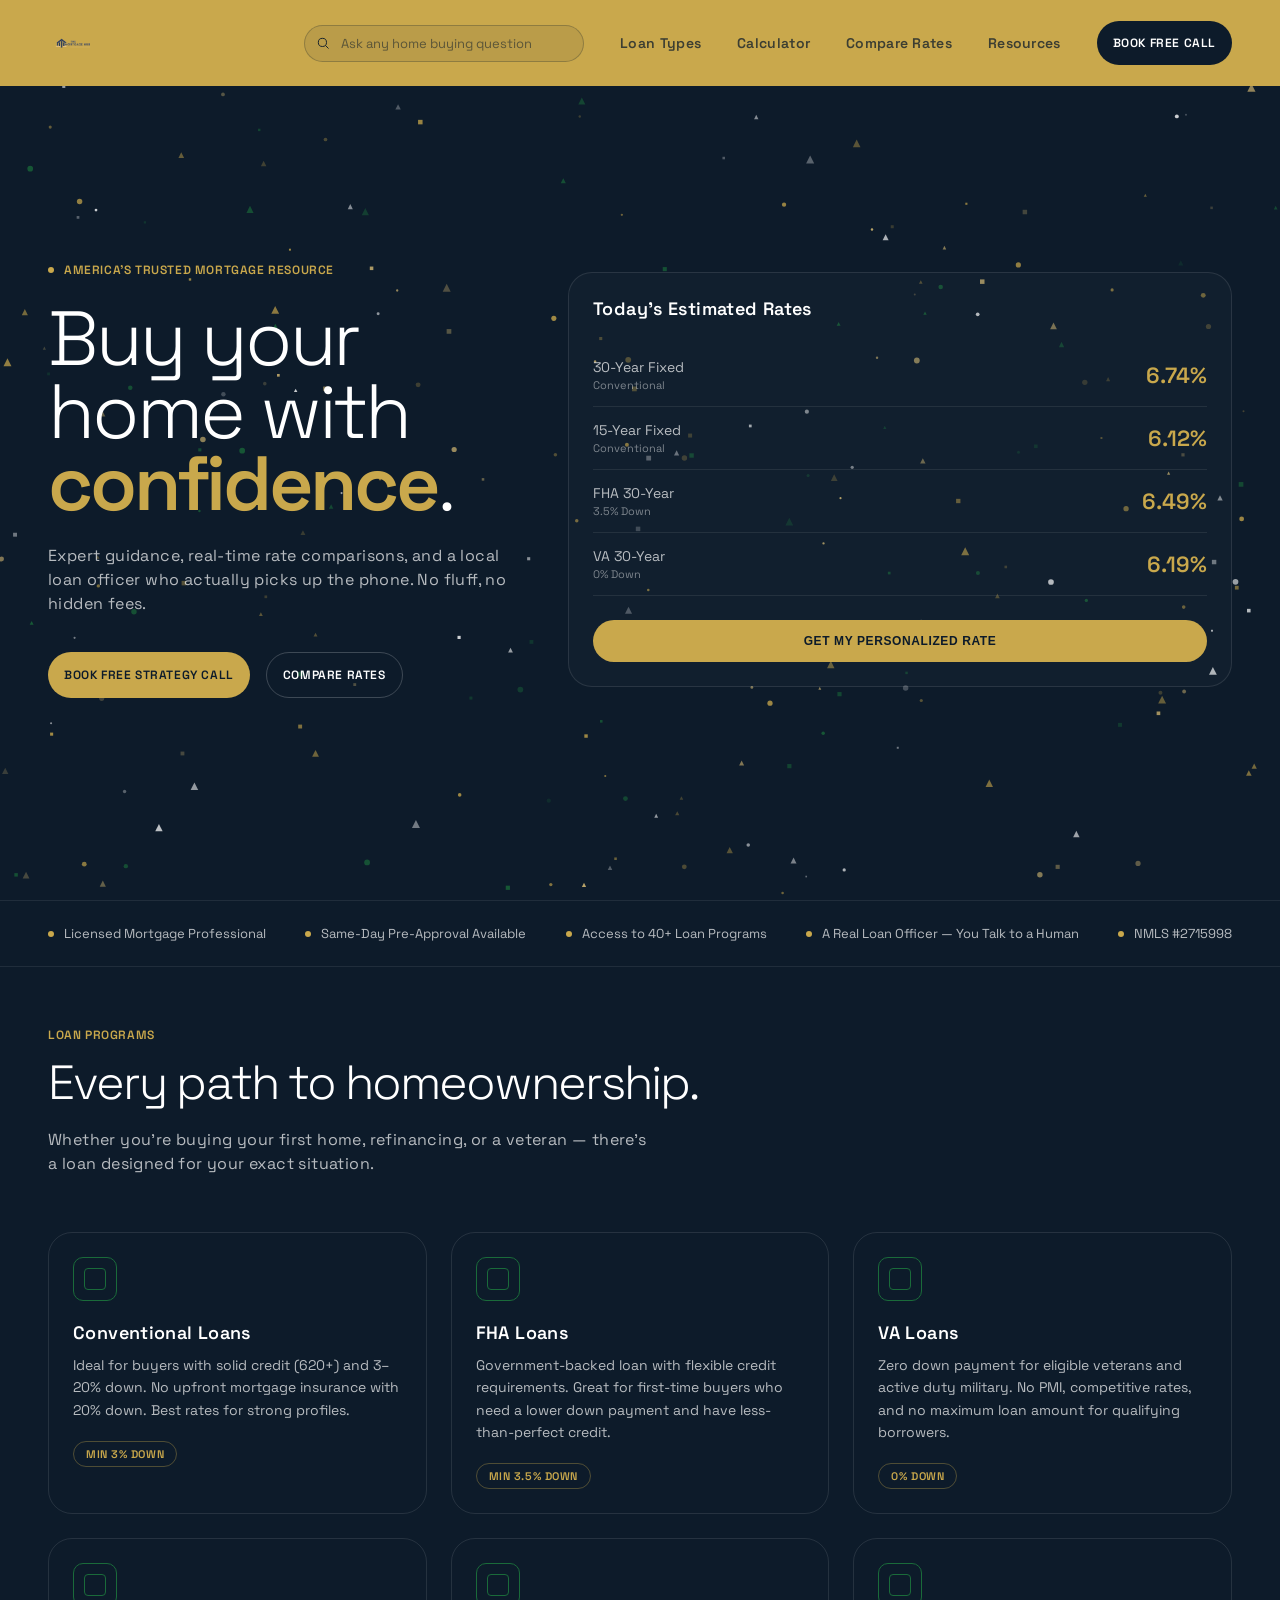
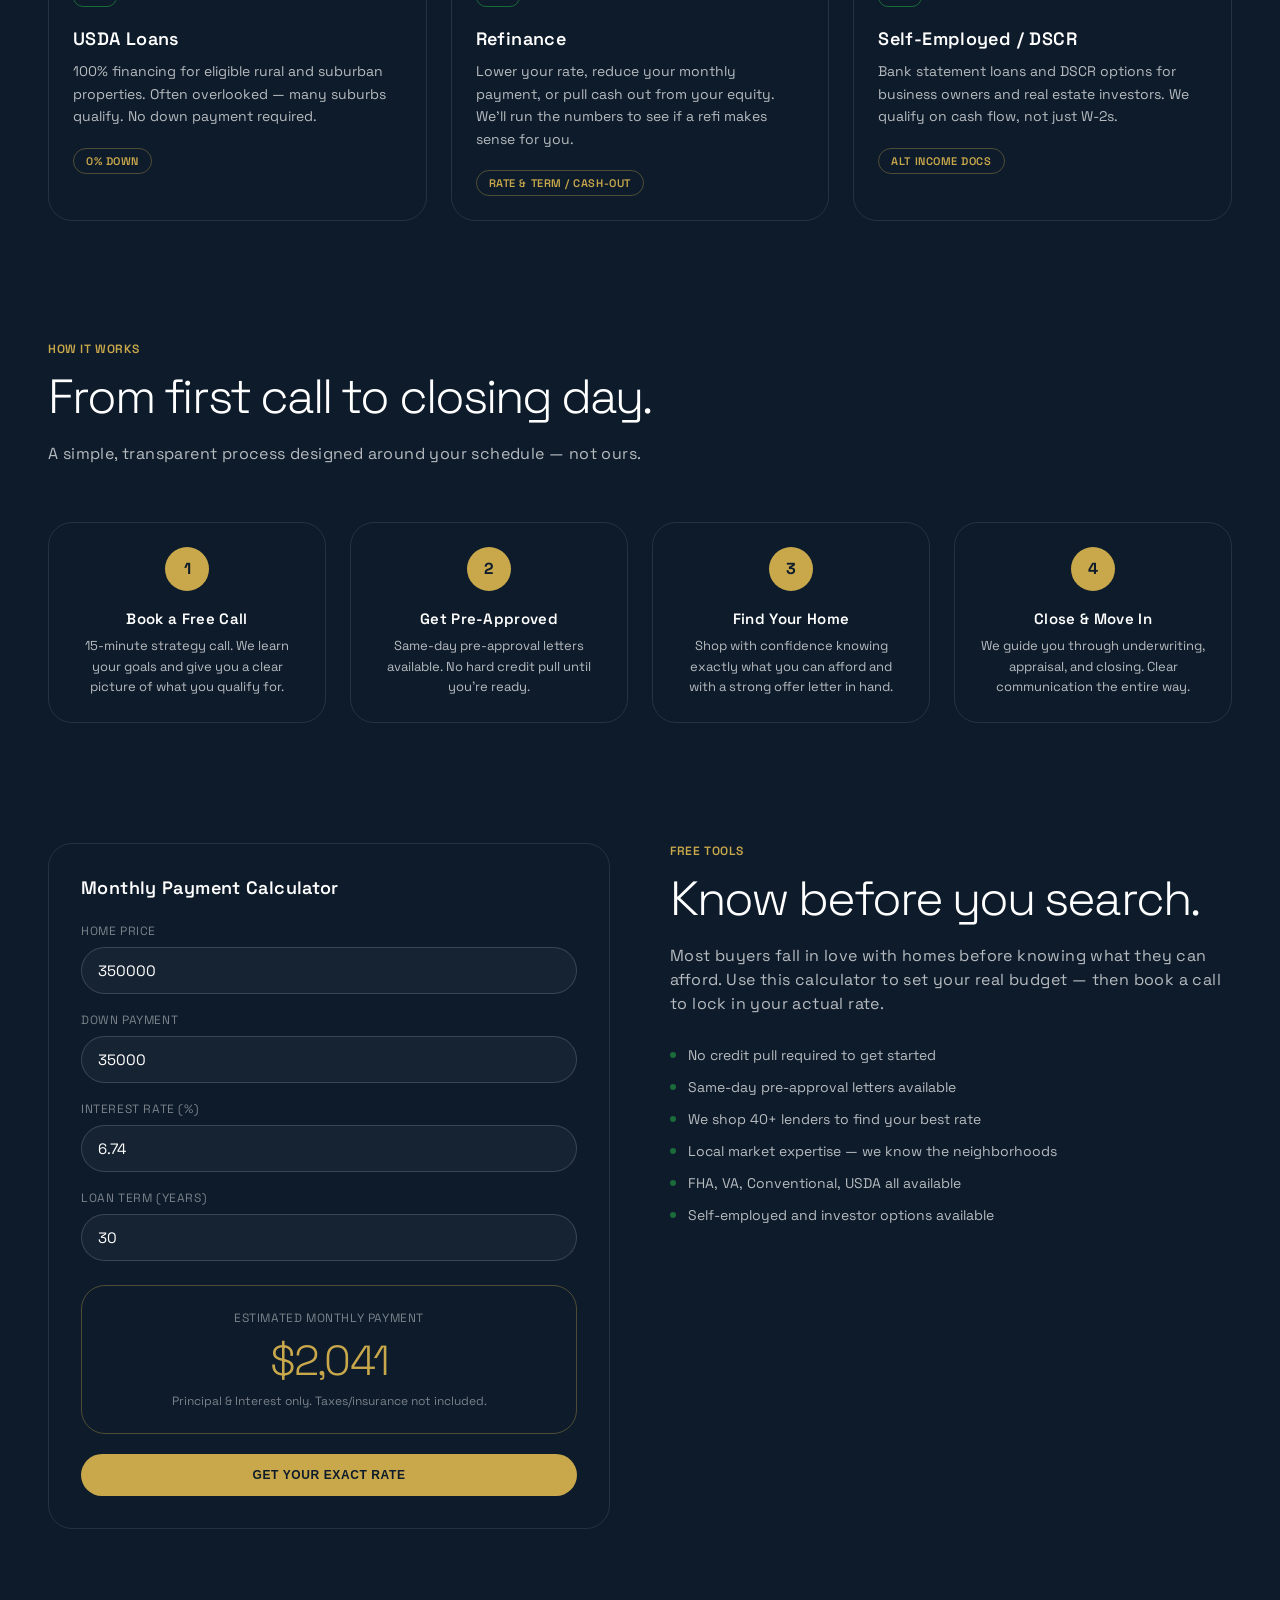
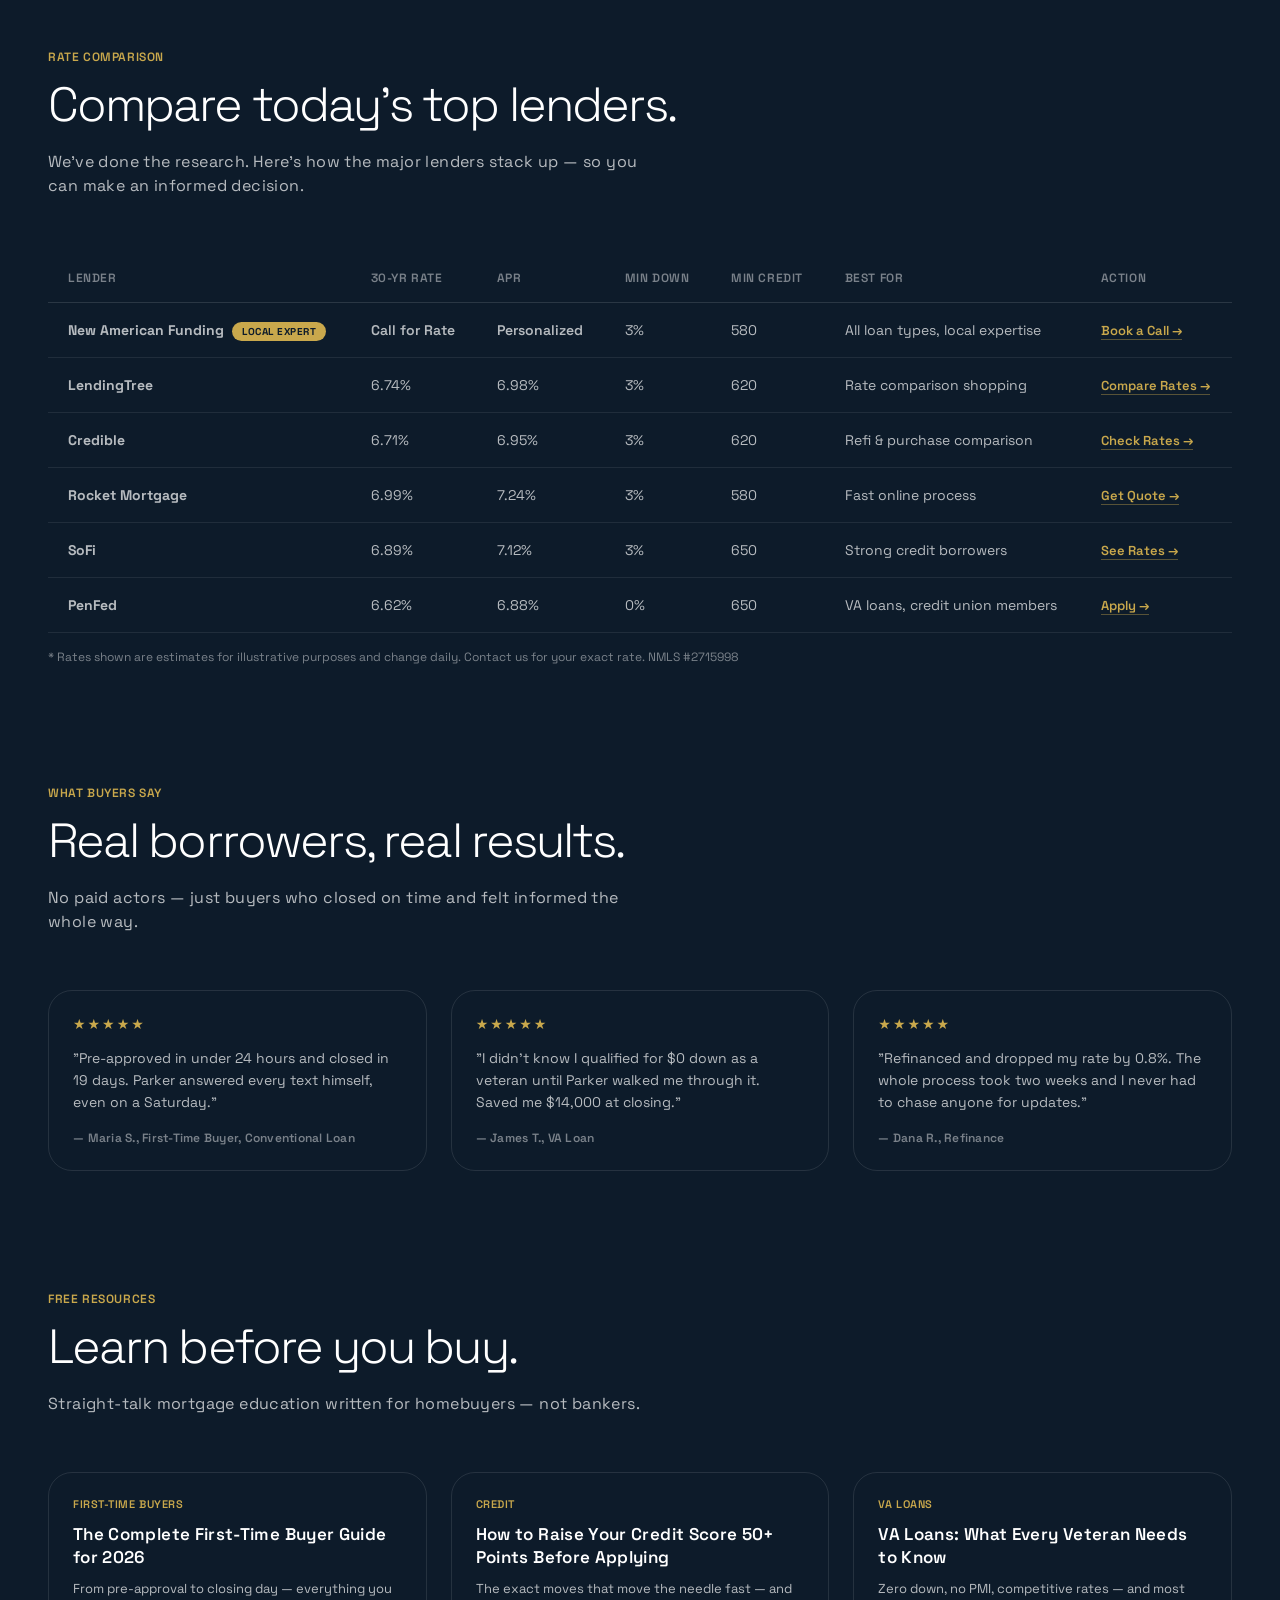
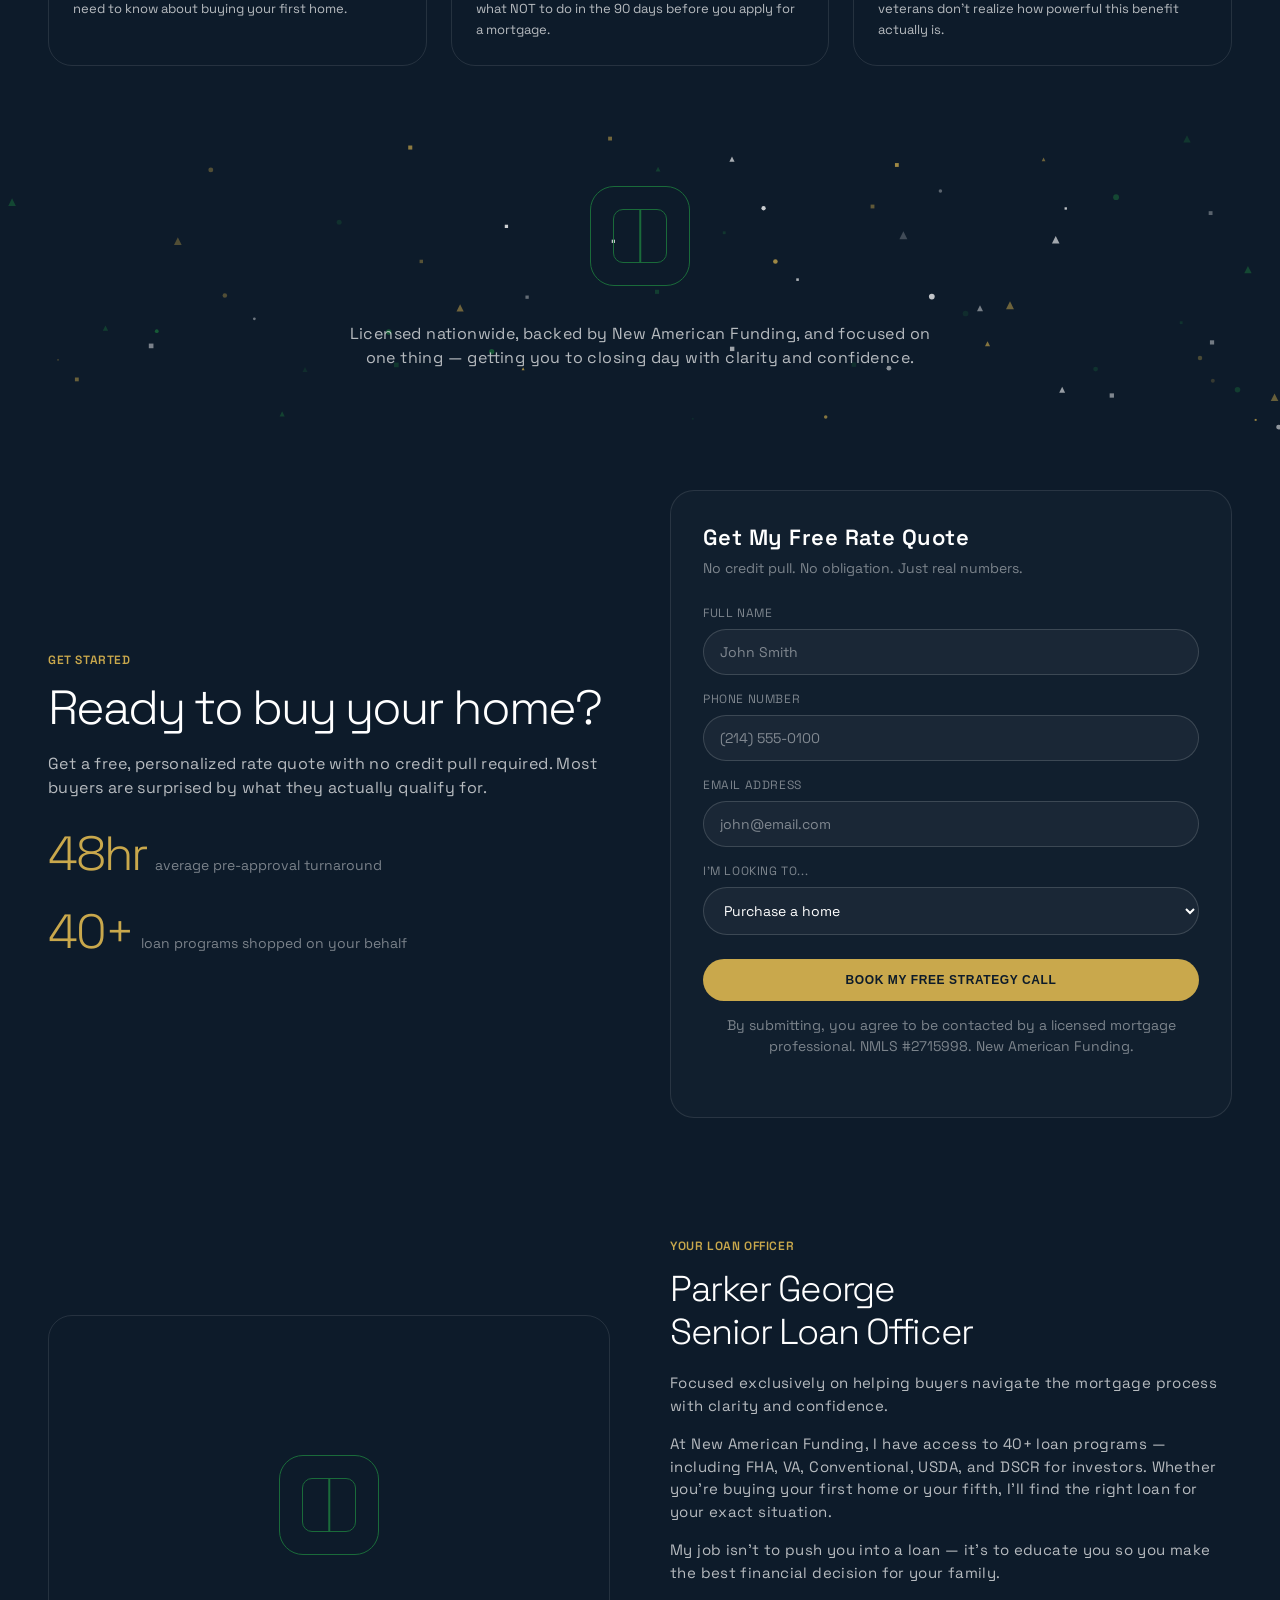
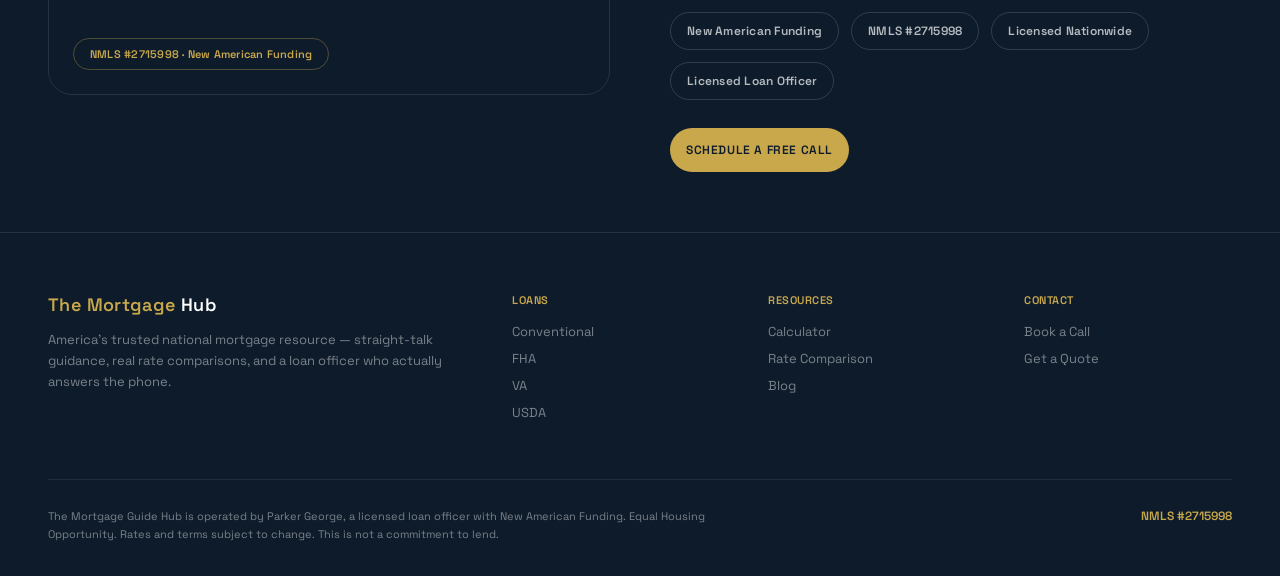
==== dala-style.html @ 6e07e84b "Drop white container box now that logo background is transparent" ====
<!DOCTYPE html>
<html lang="en">
<head>
<meta charset="UTF-8">
<meta name="viewport" content="width=device-width, initial-scale=1.0">
<title>The Mortgage Guide Hub — Your National Mortgage Resource</title>
<link href="https://fonts.googleapis.com/css2?family=Space+Grotesk:wght@200;300;400;500;600;700&display=swap" rel="stylesheet">
<style>
  :root {
    /* Brand colors kept identical to original site */
    --navy: #0D1B2A;       /* acts as "Void" */
    --gold: #C9A84C;        /* acts as "Plum Voltage" — sole action color */
    --gold-light: #E8C97A;  /* acts as "Amber Spark" */
    --cream: #FAF7F2;       /* acts as "Bone" on light surfaces */
    --charcoal: #2C3E50;
    --muted: #6B7A8D;
    --white: #FFFFFF;
    --green: #1A6B3A;        /* acts as "Lichen" */
    --ash: rgba(255,255,255,0.7);
    --smoke: rgba(255,255,255,0.45);

    --font: 'Space Grotesk', ui-sans-serif, system-ui, sans-serif;

    --radius: 24px;
    --section-gap: 60px;
    --page-max: 1200px;
  }

  * { margin: 0; padding: 0; box-sizing: border-box; }

  html { scroll-behavior: smooth; }

  body {
    font-family: var(--font);
    background: var(--navy);
    color: var(--white);
    overflow-x: hidden;
  }

  a { color: inherit; }

  .wrap { max-width: var(--page-max); margin: 0 auto; padding: 0 48px; }

  /* ── Particle constellation canvas ── */
  canvas.particles {
    position: absolute; top: 0; left: 0; width: 100%; height: 100%;
    display: block; pointer-events: none;
  }

  /* ── NAV ── */
  nav {
    position: fixed; top: 0; left: 0; right: 0; z-index: 100;
    padding: 18px 48px;
    display: flex; justify-content: space-between; align-items: center;
    background: var(--gold);
  }
  .nav-logo {
    font-weight: 600; font-size: 18px; letter-spacing: 0.021em;
    color: var(--navy); display: flex; align-items: center; gap: 10px;
  }
  .nav-logo .logo-img {
    width: 50px; height: 50px; flex-shrink: 0; object-fit: contain;
  }
  .nav-links { display: flex; gap: 36px; align-items: center; }
  .nav-search { position: relative; display: flex; align-items: center; }
  .nav-search input {
    width: 280px; padding: 9px 16px 9px 36px; border-radius: 100px;
    border: 1px solid rgba(13,27,42,0.25); background: rgba(13,27,42,0.08);
    color: var(--navy); font-size: 13px; font-family: var(--font); outline: none;
    transition: border-color 0.2s, width 0.2s;
  }
  .nav-search input::placeholder { color: rgba(13,27,42,0.55); }
  .nav-search input:focus { border-color: var(--navy); width: 320px; }
  .nav-search svg { position: absolute; left: 12px; width: 14px; height: 14px; pointer-events: none; }
  .nav-search svg path, .nav-search svg circle { stroke: var(--navy); }
  .nav-links a.navlink {
    font-weight: 600; font-size: 14px; letter-spacing: 0.021em;
    color: var(--navy); text-decoration: none; transition: opacity 0.2s; opacity: 0.75;
  }
  .nav-links a.navlink:hover { opacity: 1; }
  .pill-btn {
    display: inline-flex; align-items: center; justify-content: center;
    background: var(--gold); color: var(--navy);
    padding: 14px 16px; border-radius: var(--radius);
    font-weight: 600; font-size: 12px; letter-spacing: 0.05em;
    text-transform: uppercase; text-decoration: none;
    border: none; cursor: pointer; transition: background 0.2s;
  }
  .pill-btn:hover { background: var(--gold-light); }
  nav .pill-btn { background: var(--navy); color: var(--white); }
  nav .pill-btn:hover { background: var(--charcoal); }
  .pill-btn-ghost {
    display: inline-flex; align-items: center; justify-content: center;
    background: transparent; color: var(--white);
    padding: 14px 16px; border-radius: var(--radius);
    font-weight: 600; font-size: 12px; letter-spacing: 0.05em;
    text-transform: uppercase; text-decoration: none;
    border: 1px solid rgba(255,255,255,0.2); cursor: pointer; transition: all 0.2s;
  }
  .pill-btn-ghost:hover { border-color: var(--gold); color: var(--gold); }

  /* ── HERO ── */
  .hero {
    position: relative; min-height: 100vh;
    display: flex; align-items: center;
    padding: 140px 48px 80px;
  }
  .hero-inner {
    position: relative; z-index: 2;
    max-width: var(--page-max); margin: 0 auto; width: 100%;
    display: grid; grid-template-columns: 480px 1fr; gap: 40px; align-items: center;
  }
  .hero-particles-bg {
    position: absolute; inset: 0; z-index: 1;
  }
  .eyebrow {
    font-weight: 600; font-size: 12px; letter-spacing: 0.05em;
    text-transform: uppercase; color: var(--gold);
    display: flex; align-items: center; gap: 10px; margin-bottom: 24px;
  }
  .eyebrow::before {
    content: ''; width: 6px; height: 6px; border-radius: 50%;
    background: var(--gold); animation: pulse 2s infinite;
  }
  @keyframes pulse { 0%,100% { opacity: 1; transform: scale(1); } 50% { opacity: .4; transform: scale(.7); } }
  .hero h1 {
    font-weight: 200; font-size: clamp(42px, 6vw, 78px);
    line-height: 0.95; letter-spacing: -0.04em;
    color: var(--white); margin-bottom: 24px; max-width: 480px;
  }
  .hero h1 em {
    font-style: normal; font-weight: 600; color: var(--gold);
  }
  .hero p {
    font-size: 16px; line-height: 1.5; letter-spacing: 0.025em;
    color: var(--ash); max-width: 460px; margin-bottom: 36px;
  }
  .hero-actions { display: flex; gap: 16px; flex-wrap: wrap; }

  /* ── HAIRLINE CARD ── */
  .hl-card {
    border: 1px solid rgba(255,255,255,0.1);
    border-radius: var(--radius); padding: 24px;
    background: rgba(255,255,255,0.02);
  }

  .hero-card { position: relative; z-index: 2; }
  .hero-card h3 { font-weight: 600; font-size: 18px; letter-spacing: 0.021em; margin-bottom: 24px; }
  .rate-row {
    display: flex; justify-content: space-between; align-items: center;
    padding: 14px 0; border-bottom: 1px solid rgba(255,255,255,0.08);
  }
  .rate-row:last-child { border-bottom: none; }
  .rate-label { font-size: 14px; color: var(--ash); }
  .rate-sub { font-size: 11px; color: var(--smoke); margin-top: 2px; }
  .rate-val { font-size: 22px; font-weight: 600; color: var(--gold); }
  .card-cta { width: 100%; margin-top: 24px; }

  /* ── TRUST BAR ── */
  .trust-bar { border-top: 1px solid rgba(255,255,255,0.08); border-bottom: 1px solid rgba(255,255,255,0.08); padding: 24px 48px; }
  .trust-inner {
    max-width: var(--page-max); margin: 0 auto;
    display: flex; justify-content: space-between; flex-wrap: wrap; gap: 18px;
  }
  .trust-item { display: flex; align-items: center; gap: 10px; font-size: 13px; color: var(--ash); }
  .trust-dot { width: 6px; height: 6px; border-radius: 50%; background: var(--gold); flex-shrink: 0; }

  /* ── SECTIONS ── */
  section { padding: var(--section-gap) 48px; position: relative; }
  .section-inner { max-width: var(--page-max); margin: 0 auto; position: relative; z-index: 2; }
  .section-label {
    font-weight: 600; font-size: 12px; letter-spacing: 0.05em; text-transform: uppercase;
    color: var(--gold); margin-bottom: 14px;
  }
  .section-title {
    font-weight: 200; font-size: clamp(32px, 4vw, 48px);
    letter-spacing: -0.04em; line-height: 1.1; color: var(--white); margin-bottom: 18px;
  }
  .section-sub {
    font-size: 16px; line-height: 1.5; letter-spacing: 0.025em;
    color: var(--ash); max-width: 60ch; margin-bottom: 56px;
  }

  /* ── LOAN TYPES ── */
  .loans-grid { display: grid; grid-template-columns: repeat(3,1fr); gap: 24px; }
  .loan-card {
    border: 1px solid rgba(255,255,255,0.1); border-radius: var(--radius);
    padding: 24px; transition: border-color 0.2s;
  }
  .loan-card:hover { border-color: var(--gold); }
  .loan-icon-mark {
    width: 44px; height: 44px; border: 1.5px solid var(--green);
    border-radius: 10px; margin-bottom: 20px; position: relative;
  }
  .loan-icon-mark::before {
    content: ''; position: absolute; inset: 10px; border: 1.5px solid var(--green); border-radius: 4px;
  }
  .loan-card h3 { font-weight: 600; font-size: 18px; letter-spacing: 0.021em; margin-bottom: 10px; }
  .loan-card p { font-size: 14px; color: var(--ash); line-height: 1.6; margin-bottom: 20px; }
  .loan-tag {
    display: inline-block; font-size: 11px; font-weight: 600; letter-spacing: 0.05em; text-transform: uppercase;
    color: var(--gold); border: 1px solid rgba(201,168,76,0.35); border-radius: 100px; padding: 5px 12px;
  }

  /* ── PROCESS ── */
  .steps-grid { display: grid; grid-template-columns: repeat(4,1fr); gap: 24px; }
  .step { border: 1px solid rgba(255,255,255,0.1); border-radius: var(--radius); padding: 24px; text-align: center; }
  .step-num {
    width: 44px; height: 44px; border-radius: 50%; background: var(--gold); color: var(--navy);
    display: flex; align-items: center; justify-content: center; font-weight: 700; font-size: 16px;
    margin: 0 auto 18px;
  }
  .step h4 { font-weight: 600; font-size: 15px; letter-spacing: 0.021em; margin-bottom: 8px; }
  .step p { font-size: 13px; color: var(--ash); line-height: 1.6; }

  /* ── CALCULATOR ── */
  .calc-grid { display: grid; grid-template-columns: 1fr 1fr; gap: 60px; align-items: start; }
  .calc-box { border: 1px solid rgba(255,255,255,0.1); border-radius: var(--radius); padding: 32px; }
  .calc-box h3 { font-weight: 600; font-size: 18px; letter-spacing: 0.021em; margin-bottom: 24px; }
  .calc-label-text { color: var(--smoke); font-size: 12px; letter-spacing: 0.05em; text-transform: uppercase; margin-bottom: 8px; }
  .calc-input-group { margin-bottom: 18px; }
  .calc-input {
    width: 100%; padding: 13px 16px; background: rgba(255,255,255,0.04);
    border: 1px solid rgba(255,255,255,0.15); border-radius: 100px; color: var(--white);
    font-size: 15px; font-family: var(--font); outline: none; transition: border-color 0.2s;
  }
  .calc-input:focus { border-color: var(--gold); }
  .calc-result {
    border: 1px solid rgba(201,168,76,0.35); border-radius: var(--radius); padding: 24px;
    margin-top: 24px; text-align: center;
  }
  .calc-result-label { color: var(--smoke); font-size: 12px; letter-spacing: 0.05em; text-transform: uppercase; margin-bottom: 8px; }
  .calc-result-val { font-size: 42px; font-weight: 200; letter-spacing: -0.04em; color: var(--gold); }
  .calc-result-sub { color: var(--smoke); font-size: 12px; margin-top: 6px; }
  .calc-content p { color: var(--ash); font-size: 16px; line-height: 1.5; letter-spacing: 0.025em; margin-bottom: 30px; }
  .calc-features { list-style: none; display: flex; flex-direction: column; gap: 14px; }
  .calc-features li { display: flex; align-items: center; gap: 12px; font-size: 14px; color: var(--ash); }
  .calc-features li::before {
    content: ''; width: 6px; height: 6px; border-radius: 50%; background: var(--green); flex-shrink: 0;
  }

  /* ── RATE TABLE ── */
  .compare-table { width: 100%; border-collapse: collapse; }
  .compare-table th {
    text-align: left; padding: 16px 20px; font-size: 12px; font-weight: 600; letter-spacing: 0.05em;
    text-transform: uppercase; color: var(--smoke); border-bottom: 1px solid rgba(255,255,255,0.12);
  }
  .compare-table td {
    padding: 18px 20px; font-size: 14px; color: var(--ash);
    border-bottom: 1px solid rgba(255,255,255,0.08);
  }
  .compare-table tr:hover td { background: rgba(255,255,255,0.02); }
  .badge-best {
    background: var(--gold); color: var(--navy); font-size: 10px; font-weight: 700;
    padding: 3px 10px; border-radius: 100px; letter-spacing: 0.05em; margin-left: 8px; text-transform: uppercase;
  }
  .rate-highlight { color: var(--gold-light); font-weight: 600; }
  .apply-link {
    color: var(--gold); font-weight: 600; text-decoration: none; font-size: 13px;
    border-bottom: 1px solid rgba(201,168,76,0.4);
  }
  .apply-link:hover { color: var(--gold-light); }

  /* ── TESTIMONIALS ── */
  .testimonials-grid { display: grid; grid-template-columns: repeat(3,1fr); gap: 24px; }
  .testimonial-card { border: 1px solid rgba(255,255,255,0.1); border-radius: var(--radius); padding: 24px; }
  .testimonial-stars { color: var(--gold); font-size: 14px; margin-bottom: 14px; letter-spacing: 2px; }
  .testimonial-quote { font-size: 14px; color: var(--ash); line-height: 1.6; margin-bottom: 16px; }
  .testimonial-author { font-size: 12px; color: var(--smoke); font-weight: 600; letter-spacing: 0.021em; }

  /* ── BLOG ── */
  .blog-grid { display: grid; grid-template-columns: repeat(3,1fr); gap: 24px; }
  .blog-card { border: 1px solid rgba(255,255,255,0.1); border-radius: var(--radius); padding: 24px; transition: border-color .2s; }
  .blog-card:hover { border-color: var(--gold); }
  .blog-tag { font-size: 11px; font-weight: 600; letter-spacing: 0.05em; text-transform: uppercase; color: var(--gold); margin-bottom: 12px; }
  .blog-card h4 { font-weight: 600; font-size: 17px; letter-spacing: 0.021em; line-height: 1.35; margin-bottom: 10px; }
  .blog-card p { font-size: 13px; color: var(--ash); line-height: 1.6; }

  /* ── ICON MARK SECTION ── */
  .icon-focal {
    width: 100px; height: 100px; border: 1.5px solid var(--green); border-radius: 24px;
    margin: 0 auto 36px; position: relative;
  }
  .icon-focal::before { content:''; position:absolute; inset:22px; border:1.5px solid var(--green); border-radius:10px; }
  .icon-focal::after { content:''; position:absolute; left:50%; top:22px; bottom:22px; width:1.5px; background:var(--green); transform: translateX(-50%); }

  /* ── LEAD CAPTURE ── */
  .lead-grid { display: grid; grid-template-columns: 1fr 1fr; gap: 60px; align-items: center; }
  .lead-stat { display: flex; align-items: baseline; gap: 8px; margin-top: 30px; }
  .lead-stat-num { font-weight: 200; font-size: 48px; letter-spacing: -0.04em; color: var(--gold); line-height: 1; }
  .lead-stat-label { color: var(--smoke); font-size: 14px; }
  .lead-form { border: 1px solid rgba(255,255,255,0.1); border-radius: var(--radius); padding: 32px; }
  .lead-form h3 { font-weight: 600; font-size: 22px; letter-spacing: 0.021em; margin-bottom: 8px; }
  .lead-form > p { font-size: 14px; color: var(--smoke); margin-bottom: 28px; }
  .form-group { margin-bottom: 16px; }
  .form-group label { display: block; font-size: 12px; letter-spacing: 0.05em; text-transform: uppercase; color: var(--smoke); margin-bottom: 8px; }
  .form-input, .form-select {
    width: 100%; padding: 13px 16px; border: 1px solid rgba(255,255,255,0.15);
    border-radius: 100px; font-size: 14px; font-family: var(--font); outline: none;
    background: rgba(255,255,255,0.04); color: var(--white); transition: border-color 0.2s;
  }
  .form-input::placeholder { color: var(--smoke); }
  .form-input:focus, .form-select:focus { border-color: var(--gold); }
  .form-select option { background: var(--navy); color: var(--white); }
  .form-submit { width: 100%; margin-top: 8px; }
  .form-disclaimer { font-size: 11px; color: var(--smoke); text-align: center; margin-top: 14px; line-height: 1.5; }

  /* ── ABOUT ── */
  .about-grid { display: grid; grid-template-columns: 1fr 1fr; gap: 60px; align-items: center; }
  .about-img-box {
    border: 1px solid rgba(255,255,255,0.1); border-radius: var(--radius);
    height: 380px; display: flex; align-items: center; justify-content: center;
    position: relative;
  }
  .about-nmls {
    position: absolute; bottom: 24px; left: 24px;
    border: 1px solid rgba(201,168,76,0.35); border-radius: 100px;
    padding: 8px 16px; color: var(--gold); font-size: 11px; font-weight: 600; letter-spacing: 0.021em;
  }
  .about-content h2 { font-weight: 200; font-size: 36px; letter-spacing: -0.04em; line-height: 1.2; margin-bottom: 18px; }
  .about-content p { font-size: 15px; color: var(--ash); line-height: 1.5; letter-spacing: 0.025em; margin-bottom: 16px; }
  .about-badges { display: flex; gap: 12px; flex-wrap: wrap; margin-top: 28px; }
  .about-badge {
    border: 1px solid rgba(255,255,255,0.15); border-radius: 100px; padding: 10px 16px;
    font-size: 12px; font-weight: 600; letter-spacing: 0.021em; color: var(--ash);
  }

  /* ── FOOTER ── */
  footer { border-top: 1px solid rgba(255,255,255,0.1); padding: 60px 48px 32px; }
  .footer-grid {
    display: grid; grid-template-columns: 2fr 1fr 1fr 1fr; gap: 48px;
    max-width: var(--page-max); margin: 0 auto; padding-bottom: 48px;
    border-bottom: 1px solid rgba(255,255,255,0.08);
  }
  .footer-brand h3 { font-weight: 600; font-size: 18px; letter-spacing: 0.021em; margin-bottom: 14px; }
  .footer-brand h3 span { color: var(--gold); }
  .footer-brand p { font-size: 13px; color: var(--smoke); line-height: 1.6; }
  .footer-col h4 { font-size: 11px; font-weight: 600; letter-spacing: 0.05em; text-transform: uppercase; color: var(--gold); margin-bottom: 16px; }
  .footer-col a { display: block; color: var(--smoke); text-decoration: none; font-size: 13px; margin-bottom: 10px; transition: color 0.2s; }
  .footer-col a:hover { color: var(--white); }
  .footer-bottom {
    max-width: var(--page-max); margin: 28px auto 0; display: flex; justify-content: space-between;
    align-items: flex-start; gap: 24px; flex-wrap: wrap;
  }
  .footer-legal { font-size: 11px; color: var(--smoke); line-height: 1.6; max-width: 700px; }
  .footer-nmls { font-size: 12px; color: var(--gold); font-weight: 600; }

  /* ── STICKY MOBILE CTA ── */
  .sticky-cta { display: none; position: fixed; bottom: 0; left: 0; right: 0; z-index: 99; padding: 14px 20px; background: rgba(13,27,42,0.95); border-top: 1px solid rgba(255,255,255,0.1); }
  .sticky-cta a { display: block; }

  @media (max-width: 900px) {
    .wrap, section, nav, .trust-bar { padding-left: 24px; padding-right: 24px; }
    .nav-links { display: none; }
    .hero { padding: 110px 24px 60px; }
    .hero-inner { grid-template-columns: 1fr; }
    .calc-grid, .lead-grid, .about-grid { grid-template-columns: 1fr; gap: 36px; }
    .loans-grid, .blog-grid, .testimonials-grid { grid-template-columns: 1fr; }
    .steps-grid { grid-template-columns: 1fr 1fr; }
    .footer-grid { grid-template-columns: 1fr 1fr; }
    .sticky-cta { display: block; }
    body { padding-bottom: 70px; }
  }
</style>
</head>
<body>

<!-- NAV -->
<nav>
  <div class="nav-logo"><img src="logo.png" alt="The Mortgage Hub" class="logo-img"></div>
  <div class="nav-links">
    <form class="nav-search" onsubmit="return submitNavSearch(event)">
      <svg viewBox="0 0 24 24" fill="none"><circle cx="11" cy="11" r="7" stroke-width="1.6"/><path d="M21 21l-4.3-4.3" stroke-width="1.6" stroke-linecap="round"/></svg>
      <input type="text" id="navSearchInput" placeholder="Ask any home buying question" aria-label="Search home buying questions">
    </form>
    <a class="navlink" href="#loans">Loan Types</a>
    <a class="navlink" href="#calculator">Calculator</a>
    <a class="navlink" href="#rates">Compare Rates</a>
    <a class="navlink" href="#blog">Resources</a>
    <a class="pill-btn" href="https://calendly.com/parker3george/30min" target="_blank">Book Free Call</a>
  </div>
</nav>

<!-- HERO -->
<section class="hero" id="hero">
  <canvas class="particles hero-particles-bg" id="heroCanvas"></canvas>
  <div class="hero-inner">
    <div class="hero-left">
      <div class="eyebrow">America's Trusted Mortgage Resource</div>
      <h1>Buy your home with <em>confidence</em>.</h1>
      <p>Expert guidance, real-time rate comparisons, and a local loan officer who actually picks up the phone. No fluff, no hidden fees.</p>
      <div class="hero-actions">
        <a href="https://calendly.com/parker3george/30min" target="_blank" class="pill-btn">Book Free Strategy Call</a>
        <a href="#rates" class="pill-btn-ghost">Compare Rates</a>
      </div>
    </div>
    <div class="hero-card hl-card">
      <h3>Today's Estimated Rates</h3>
      <div class="rate-row">
        <div><div class="rate-label">30-Year Fixed</div><div class="rate-sub">Conventional</div></div>
        <div class="rate-val" id="rate30">6.74%</div>
      </div>
      <div class="rate-row">
        <div><div class="rate-label">15-Year Fixed</div><div class="rate-sub">Conventional</div></div>
        <div class="rate-val" id="rate15">6.12%</div>
      </div>
      <div class="rate-row">
        <div><div class="rate-label">FHA 30-Year</div><div class="rate-sub">3.5% Down</div></div>
        <div class="rate-val" id="rateFHA">6.49%</div>
      </div>
      <div class="rate-row">
        <div><div class="rate-label">VA 30-Year</div><div class="rate-sub">0% Down</div></div>
        <div class="rate-val" id="rateVA">6.19%</div>
      </div>
      <button class="pill-btn card-cta" onclick="window.open('https://calendly.com/parker3george/30min','_blank')">Get My Personalized Rate</button>
    </div>
  </div>
</section>

<!-- TRUST BAR -->
<div class="trust-bar">
  <div class="trust-inner">
    <div class="trust-item"><div class="trust-dot"></div>Licensed Mortgage Professional</div>
    <div class="trust-item"><div class="trust-dot"></div>Same-Day Pre-Approval Available</div>
    <div class="trust-item"><div class="trust-dot"></div>Access to 40+ Loan Programs</div>
    <div class="trust-item"><div class="trust-dot"></div>A Real Loan Officer — You Talk to a Human</div>
    <div class="trust-item"><div class="trust-dot"></div>NMLS #2715998</div>
  </div>
</div>

<!-- LOAN TYPES -->
<section id="loans">
  <div class="section-inner">
    <div class="section-label">Loan Programs</div>
    <h2 class="section-title">Every path to homeownership.</h2>
    <p class="section-sub">Whether you're buying your first home, refinancing, or a veteran — there's a loan designed for your exact situation.</p>
    <div class="loans-grid">
      <div class="loan-card"><div class="loan-icon-mark"></div><h3>Conventional Loans</h3><p>Ideal for buyers with solid credit (620+) and 3–20% down. No upfront mortgage insurance with 20% down. Best rates for strong profiles.</p><span class="loan-tag">Min 3% Down</span></div>
      <div class="loan-card"><div class="loan-icon-mark"></div><h3>FHA Loans</h3><p>Government-backed loan with flexible credit requirements. Great for first-time buyers who need a lower down payment and have less-than-perfect credit.</p><span class="loan-tag">Min 3.5% Down</span></div>
      <div class="loan-card"><div class="loan-icon-mark"></div><h3>VA Loans</h3><p>Zero down payment for eligible veterans and active duty military. No PMI, competitive rates, and no maximum loan amount for qualifying borrowers.</p><span class="loan-tag">0% Down</span></div>
      <div class="loan-card"><div class="loan-icon-mark"></div><h3>USDA Loans</h3><p>100% financing for eligible rural and suburban properties. Often overlooked — many suburbs qualify. No down payment required.</p><span class="loan-tag">0% Down</span></div>
      <div class="loan-card"><div class="loan-icon-mark"></div><h3>Refinance</h3><p>Lower your rate, reduce your monthly payment, or pull cash out from your equity. We'll run the numbers to see if a refi makes sense for you.</p><span class="loan-tag">Rate &amp; Term / Cash-Out</span></div>
      <div class="loan-card"><div class="loan-icon-mark"></div><h3>Self-Employed / DSCR</h3><p>Bank statement loans and DSCR options for business owners and real estate investors. We qualify on cash flow, not just W-2s.</p><span class="loan-tag">Alt Income Docs</span></div>
    </div>
  </div>
</section>

<!-- PROCESS -->
<section>
  <div class="section-inner">
    <div class="section-label">How It Works</div>
    <h2 class="section-title">From first call to closing day.</h2>
    <p class="section-sub">A simple, transparent process designed around your schedule — not ours.</p>
    <div class="steps-grid">
      <div class="step"><div class="step-num">1</div><h4>Book a Free Call</h4><p>15-minute strategy call. We learn your goals and give you a clear picture of what you qualify for.</p></div>
      <div class="step"><div class="step-num">2</div><h4>Get Pre-Approved</h4><p>Same-day pre-approval letters available. No hard credit pull until you're ready.</p></div>
      <div class="step"><div class="step-num">3</div><h4>Find Your Home</h4><p>Shop with confidence knowing exactly what you can afford and with a strong offer letter in hand.</p></div>
      <div class="step"><div class="step-num">4</div><h4>Close &amp; Move In</h4><p>We guide you through underwriting, appraisal, and closing. Clear communication the entire way.</p></div>
    </div>
  </div>
</section>

<!-- CALCULATOR -->
<section id="calculator">
  <div class="section-inner">
    <div class="calc-grid">
      <div class="calc-box">
        <h3>Monthly Payment Calculator</h3>
        <div class="calc-input-group"><div class="calc-label-text">Home Price</div><input class="calc-input" type="number" id="homePrice" value="350000"></div>
        <div class="calc-input-group"><div class="calc-label-text">Down Payment</div><input class="calc-input" type="number" id="downPayment" value="35000"></div>
        <div class="calc-input-group"><div class="calc-label-text">Interest Rate (%)</div><input class="calc-input" type="number" id="interestRate" step="0.01" value="6.74"></div>
        <div class="calc-input-group"><div class="calc-label-text">Loan Term (Years)</div><input class="calc-input" type="number" id="loanTerm" value="30"></div>
        <div class="calc-result">
          <div class="calc-result-label">Estimated Monthly Payment</div>
          <div class="calc-result-val" id="monthlyPayment">$2,054</div>
          <div class="calc-result-sub">Principal &amp; Interest only. Taxes/insurance not included.</div>
        </div>
        <button class="pill-btn" style="width:100%;margin-top:20px" onclick="window.open('https://calendly.com/parker3george/30min','_blank')">Get Your Exact Rate</button>
      </div>
      <div class="calc-content">
        <div class="section-label">Free Tools</div>
        <h2 class="section-title" style="margin-bottom:18px">Know before you search.</h2>
        <p>Most buyers fall in love with homes before knowing what they can afford. Use this calculator to set your real budget — then book a call to lock in your actual rate.</p>
        <ul class="calc-features">
          <li>No credit pull required to get started</li>
          <li>Same-day pre-approval letters available</li>
          <li>We shop 40+ lenders to find your best rate</li>
          <li>Local market expertise — we know the neighborhoods</li>
          <li>FHA, VA, Conventional, USDA all available</li>
          <li>Self-employed and investor options available</li>
        </ul>
      </div>
    </div>
  </div>
</section>

<!-- RATE COMPARISON -->
<section id="rates">
  <div class="section-inner">
    <div class="section-label">Rate Comparison</div>
    <h2 class="section-title">Compare today's top lenders.</h2>
    <p class="section-sub">We've done the research. Here's how the major lenders stack up — so you can make an informed decision.</p>
    <table class="compare-table">
      <thead><tr><th>Lender</th><th>30-Yr Rate</th><th>APR</th><th>Min Down</th><th>Min Credit</th><th>Best For</th><th>Action</th></tr></thead>
      <tbody>
        <tr><td><strong>New American Funding</strong><span class="badge-best">Local Expert</span></td><td class="rate-highlight">Call for Rate</td><td class="rate-highlight">Personalized</td><td>3%</td><td>580</td><td>All loan types, local expertise</td><td><a href="https://calendly.com/parker3george/30min" target="_blank" class="apply-link">Book a Call →</a></td></tr>
        <tr><td><strong>LendingTree</strong></td><td>6.74%</td><td>6.98%</td><td>3%</td><td>620</td><td>Rate comparison shopping</td><td><a href="https://www.lendingtree.com" target="_blank" class="apply-link">Compare Rates →</a></td></tr>
        <tr><td><strong>Credible</strong></td><td>6.71%</td><td>6.95%</td><td>3%</td><td>620</td><td>Refi &amp; purchase comparison</td><td><a href="https://www.credible.com" target="_blank" class="apply-link">Check Rates →</a></td></tr>
        <tr><td><strong>Rocket Mortgage</strong></td><td>6.99%</td><td>7.24%</td><td>3%</td><td>580</td><td>Fast online process</td><td><a href="https://www.rocketmortgage.com" target="_blank" class="apply-link">Get Quote →</a></td></tr>
        <tr><td><strong>SoFi</strong></td><td>6.89%</td><td>7.12%</td><td>3%</td><td>650</td><td>Strong credit borrowers</td><td><a href="https://www.sofi.com" target="_blank" class="apply-link">See Rates →</a></td></tr>
        <tr><td><strong>PenFed</strong></td><td>6.62%</td><td>6.88%</td><td>0%</td><td>650</td><td>VA loans, credit union members</td><td><a href="https://www.penfed.org" target="_blank" class="apply-link">Apply →</a></td></tr>
      </tbody>
    </table>
    <p style="font-size:12px;color:var(--smoke);margin-top:16px;">* Rates shown are estimates for illustrative purposes and change daily. Contact us for your exact rate. NMLS #2715998</p>
  </div>
</section>

<!-- TESTIMONIALS -->
<section>
  <div class="section-inner">
    <div class="section-label">What Buyers Say</div>
    <h2 class="section-title">Real borrowers, real results.</h2>
    <p class="section-sub">No paid actors — just buyers who closed on time and felt informed the whole way.</p>
    <div class="testimonials-grid">
      <div class="testimonial-card"><div class="testimonial-stars">★★★★★</div><p class="testimonial-quote">"Pre-approved in under 24 hours and closed in 19 days. Parker answered every text himself, even on a Saturday."</p><div class="testimonial-author">— Maria S., First-Time Buyer, Conventional Loan</div></div>
      <div class="testimonial-card"><div class="testimonial-stars">★★★★★</div><p class="testimonial-quote">"I didn't know I qualified for $0 down as a veteran until Parker walked me through it. Saved me $14,000 at closing."</p><div class="testimonial-author">— James T., VA Loan</div></div>
      <div class="testimonial-card"><div class="testimonial-stars">★★★★★</div><p class="testimonial-quote">"Refinanced and dropped my rate by 0.8%. The whole process took two weeks and I never had to chase anyone for updates."</p><div class="testimonial-author">— Dana R., Refinance</div></div>
    </div>
  </div>
</section>

<!-- BLOG -->
<section id="blog">
  <div class="section-inner">
    <div class="section-label">Free Resources</div>
    <h2 class="section-title">Learn before you buy.</h2>
    <p class="section-sub">Straight-talk mortgage education written for homebuyers — not bankers.</p>
    <div class="blog-grid">
      <div class="blog-card"><div class="blog-tag">First-Time Buyers</div><h4>The Complete First-Time Buyer Guide for 2026</h4><p>From pre-approval to closing day — everything you need to know about buying your first home.</p></div>
      <div class="blog-card"><div class="blog-tag">Credit</div><h4>How to Raise Your Credit Score 50+ Points Before Applying</h4><p>The exact moves that move the needle fast — and what NOT to do in the 90 days before you apply for a mortgage.</p></div>
      <div class="blog-card"><div class="blog-tag">VA Loans</div><h4>VA Loans: What Every Veteran Needs to Know</h4><p>Zero down, no PMI, competitive rates — and most veterans don't realize how powerful this benefit actually is.</p></div>
    </div>
  </div>
</section>

<!-- ICON FOCAL / TRUST -->
<section style="text-align:center;">
  <canvas class="particles" id="focalCanvas" style="position:absolute;inset:0;"></canvas>
  <div class="section-inner">
    <div class="icon-focal"></div>
    <p class="section-sub" style="margin:0 auto;text-align:center;">Licensed nationwide, backed by New American Funding, and focused on one thing — getting you to closing day with clarity and confidence.</p>
  </div>
</section>

<!-- LEAD CAPTURE -->
<section id="book">
  <div class="section-inner">
    <div class="lead-grid">
      <div class="lead-content">
        <div class="section-label">Get Started</div>
        <h2 class="section-title">Ready to buy your home?</h2>
        <p class="section-sub" style="margin-bottom:0">Get a free, personalized rate quote with no credit pull required. Most buyers are surprised by what they actually qualify for.</p>
        <div class="lead-stat"><div class="lead-stat-num">48hr</div><div class="lead-stat-label">average pre-approval turnaround</div></div>
        <div class="lead-stat"><div class="lead-stat-num">40+</div><div class="lead-stat-label">loan programs shopped on your behalf</div></div>
      </div>
      <div class="lead-form hl-card">
        <h3>Get My Free Rate Quote</h3>
        <p>No credit pull. No obligation. Just real numbers.</p>
        <div class="form-group"><label>Full Name</label><input class="form-input" type="text" id="leadName" placeholder="John Smith" required></div>
        <div class="form-group"><label>Phone Number</label><input class="form-input" type="tel" id="leadPhone" placeholder="(214) 555-0100" required></div>
        <div class="form-group"><label>Email Address</label><input class="form-input" type="email" id="leadEmail" placeholder="john@email.com" required></div>
        <div class="form-group">
          <label>I'm Looking To...</label>
          <select class="form-select" id="leadIntent">
            <option>Purchase a home</option>
            <option>Refinance my current home</option>
            <option>Learn what I qualify for</option>
            <option>Buy an investment property</option>
            <option>I'm just starting to research</option>
          </select>
        </div>
        <button class="pill-btn form-submit" id="leadSubmit" onclick="submitLeadForm()">Book My Free Strategy Call</button>
        <p class="form-disclaimer">By submitting, you agree to be contacted by a licensed mortgage professional. NMLS #2715998. New American Funding.</p>
      </div>
    </div>
  </div>
</section>

<!-- ABOUT -->
<section>
  <div class="section-inner">
    <div class="about-grid">
      <div class="about-img-box">
        <div class="icon-focal" style="margin:0"></div>
        <div class="about-nmls">NMLS #2715998 · New American Funding</div>
      </div>
      <div class="about-content">
        <div class="section-label">Your Loan Officer</div>
        <h2>Parker George<br>Senior Loan Officer</h2>
        <p>Focused exclusively on helping buyers navigate the mortgage process with clarity and confidence.</p>
        <p>At New American Funding, I have access to 40+ loan programs — including FHA, VA, Conventional, USDA, and DSCR for investors. Whether you're buying your first home or your fifth, I'll find the right loan for your exact situation.</p>
        <p>My job isn't to push you into a loan — it's to educate you so you make the best financial decision for your family.</p>
        <div class="about-badges">
          <div class="about-badge">New American Funding</div>
          <div class="about-badge">NMLS #2715998</div>
          <div class="about-badge">Licensed Nationwide</div>
          <div class="about-badge">Licensed Loan Officer</div>
        </div>
        <div style="margin-top:28px"><a href="https://calendly.com/parker3george/30min" target="_blank" class="pill-btn">Schedule a Free Call</a></div>
      </div>
    </div>
  </div>
</section>

<!-- FOOTER -->
<footer>
  <div class="footer-grid">
    <div class="footer-brand">
      <h3><span>The Mortgage</span> Hub</h3>
      <p>America's trusted national mortgage resource — straight-talk guidance, real rate comparisons, and a loan officer who actually answers the phone.</p>
    </div>
    <div class="footer-col">
      <h4>Loans</h4>
      <a href="#loans">Conventional</a>
      <a href="#loans">FHA</a>
      <a href="#loans">VA</a>
      <a href="#loans">USDA</a>
    </div>
    <div class="footer-col">
      <h4>Resources</h4>
      <a href="#calculator">Calculator</a>
      <a href="#rates">Rate Comparison</a>
      <a href="#blog">Blog</a>
    </div>
    <div class="footer-col">
      <h4>Contact</h4>
      <a href="https://calendly.com/parker3george/30min" target="_blank">Book a Call</a>
      <a href="#book">Get a Quote</a>
    </div>
  </div>
  <div class="footer-bottom">
    <p class="footer-legal">The Mortgage Guide Hub is operated by Parker George, a licensed loan officer with New American Funding. Equal Housing Opportunity. Rates and terms subject to change. This is not a commitment to lend.</p>
    <div class="footer-nmls">NMLS #2715998</div>
  </div>
</footer>

<!-- STICKY MOBILE CTA -->
<div class="sticky-cta">
  <a href="https://calendly.com/parker3george/30min" target="_blank" class="pill-btn" style="width:100%">Book Free Strategy Call</a>
</div>

<script>
  // ── Particle constellation ──
  function initParticles(canvas, opts) {
    const ctx = canvas.getContext('2d');
    const colors = opts.colors;
    let particles = [];
    function resize() {
      canvas.width = canvas.offsetWidth;
      canvas.height = canvas.offsetHeight;
    }
    function makeParticles() {
      particles = [];
      const count = Math.floor((canvas.width * canvas.height) / opts.density);
      for (let i = 0; i < count; i++) {
        particles.push({
          x: Math.random() * canvas.width,
          y: Math.random() * canvas.height,
          r: Math.random() * 2 + 1,
          c: colors[Math.floor(Math.random() * colors.length)],
          dx: (Math.random() - 0.5) * 0.15,
          dy: (Math.random() - 0.5) * 0.15,
          shape: Math.floor(Math.random() * 3),
          o: Math.random() * 0.6 + 0.2
        });
      }
    }
    function draw() {
      ctx.clearRect(0, 0, canvas.width, canvas.height);
      particles.forEach(p => {
        p.x += p.dx; p.y += p.dy;
        if (p.x < 0) p.x = canvas.width; if (p.x > canvas.width) p.x = 0;
        if (p.y < 0) p.y = canvas.height; if (p.y > canvas.height) p.y = 0;
        ctx.globalAlpha = p.o;
        ctx.fillStyle = p.c;
        if (p.shape === 0) {
          ctx.beginPath(); ctx.arc(p.x, p.y, p.r, 0, Math.PI * 2); ctx.fill();
        } else if (p.shape === 1) {
          ctx.fillRect(p.x, p.y, p.r * 1.6, p.r * 1.6);
        } else {
          ctx.beginPath();
          ctx.moveTo(p.x, p.y - p.r * 1.4);
          ctx.lineTo(p.x + p.r * 1.4, p.y + p.r * 1.4);
          ctx.lineTo(p.x - p.r * 1.4, p.y + p.r * 1.4);
          ctx.closePath(); ctx.fill();
        }
      });
      ctx.globalAlpha = 1;
      requestAnimationFrame(draw);
    }
    resize(); makeParticles(); draw();
    window.addEventListener('resize', () => { resize(); makeParticles(); });
  }

  initParticles(document.getElementById('heroCanvas'), {
    colors: ['#C9A84C', '#E8C97A', '#1A6B3A', '#FFFFFF'],
    density: 4500
  });
  const focalCanvas = document.getElementById('focalCanvas');
  if (focalCanvas) {
    initParticles(focalCanvas, { colors: ['#C9A84C', '#1A6B3A', '#FFFFFF'], density: 6000 });
  }

  // ── Nav search: jump to the most relevant section on the page ──
  function submitNavSearch(e) {
    e.preventDefault();
    const query = document.getElementById('navSearchInput').value.trim().toLowerCase();
    if (!query) return false;
    const keywordMap = [
      { keywords: ['rate', 'rates', 'interest', 'apr', 'compare'], target: '#rates' },
      { keywords: ['calculator', 'payment', 'afford', 'monthly'], target: '#calculator' },
      { keywords: ['fha', 'va', 'usda', 'conventional', 'loan', 'loans', 'down payment', 'self-employed', 'dscr'], target: '#loans' },
      { keywords: ['blog', 'guide', 'credit', 'learn', 'resource'], target: '#blog' },
      { keywords: ['quote', 'apply', 'pre-approval', 'pre-approved', 'started'], target: '#book' }
    ];
    let target = null;
    for (const entry of keywordMap) {
      if (entry.keywords.some(k => query.includes(k))) { target = entry.target; break; }
    }
    if (!target) target = '#book';
    document.querySelector(target).scrollIntoView({ behavior: 'smooth' });
    return false;
  }

  // ── Mortgage calculator ──
  function calcPayment() {
    const price = parseFloat(document.getElementById('homePrice').value) || 0;
    const down = parseFloat(document.getElementById('downPayment').value) || 0;
    const rate = parseFloat(document.getElementById('interestRate').value) || 0;
    const years = parseFloat(document.getElementById('loanTerm').value) || 30;
    const principal = price - down;
    const monthlyRate = rate / 100 / 12;
    const n = years * 12;
    let payment = 0;
    if (monthlyRate > 0 && principal > 0) {
      payment = principal * (monthlyRate * Math.pow(1 + monthlyRate, n)) / (Math.pow(1 + monthlyRate, n) - 1);
    } else if (principal > 0) {
      payment = principal / n;
    }
    document.getElementById('monthlyPayment').textContent = '$' + Math.round(payment).toLocaleString();
  }
  ['homePrice','downPayment','interestRate','loanTerm'].forEach(id => {
    document.getElementById(id).addEventListener('input', calcPayment);
  });
  calcPayment();

  function submitLeadForm() {
    const name = document.getElementById('leadName').value;
    const phone = document.getElementById('leadPhone').value;
    const email = document.getElementById('leadEmail').value;
    if (!name || !phone || !email) {
      alert('Please fill in your name, phone, and email.');
      return;
    }
    window.open('https://calendly.com/parker3george/30min', '_blank');
  }
</script>

</body>
</html>
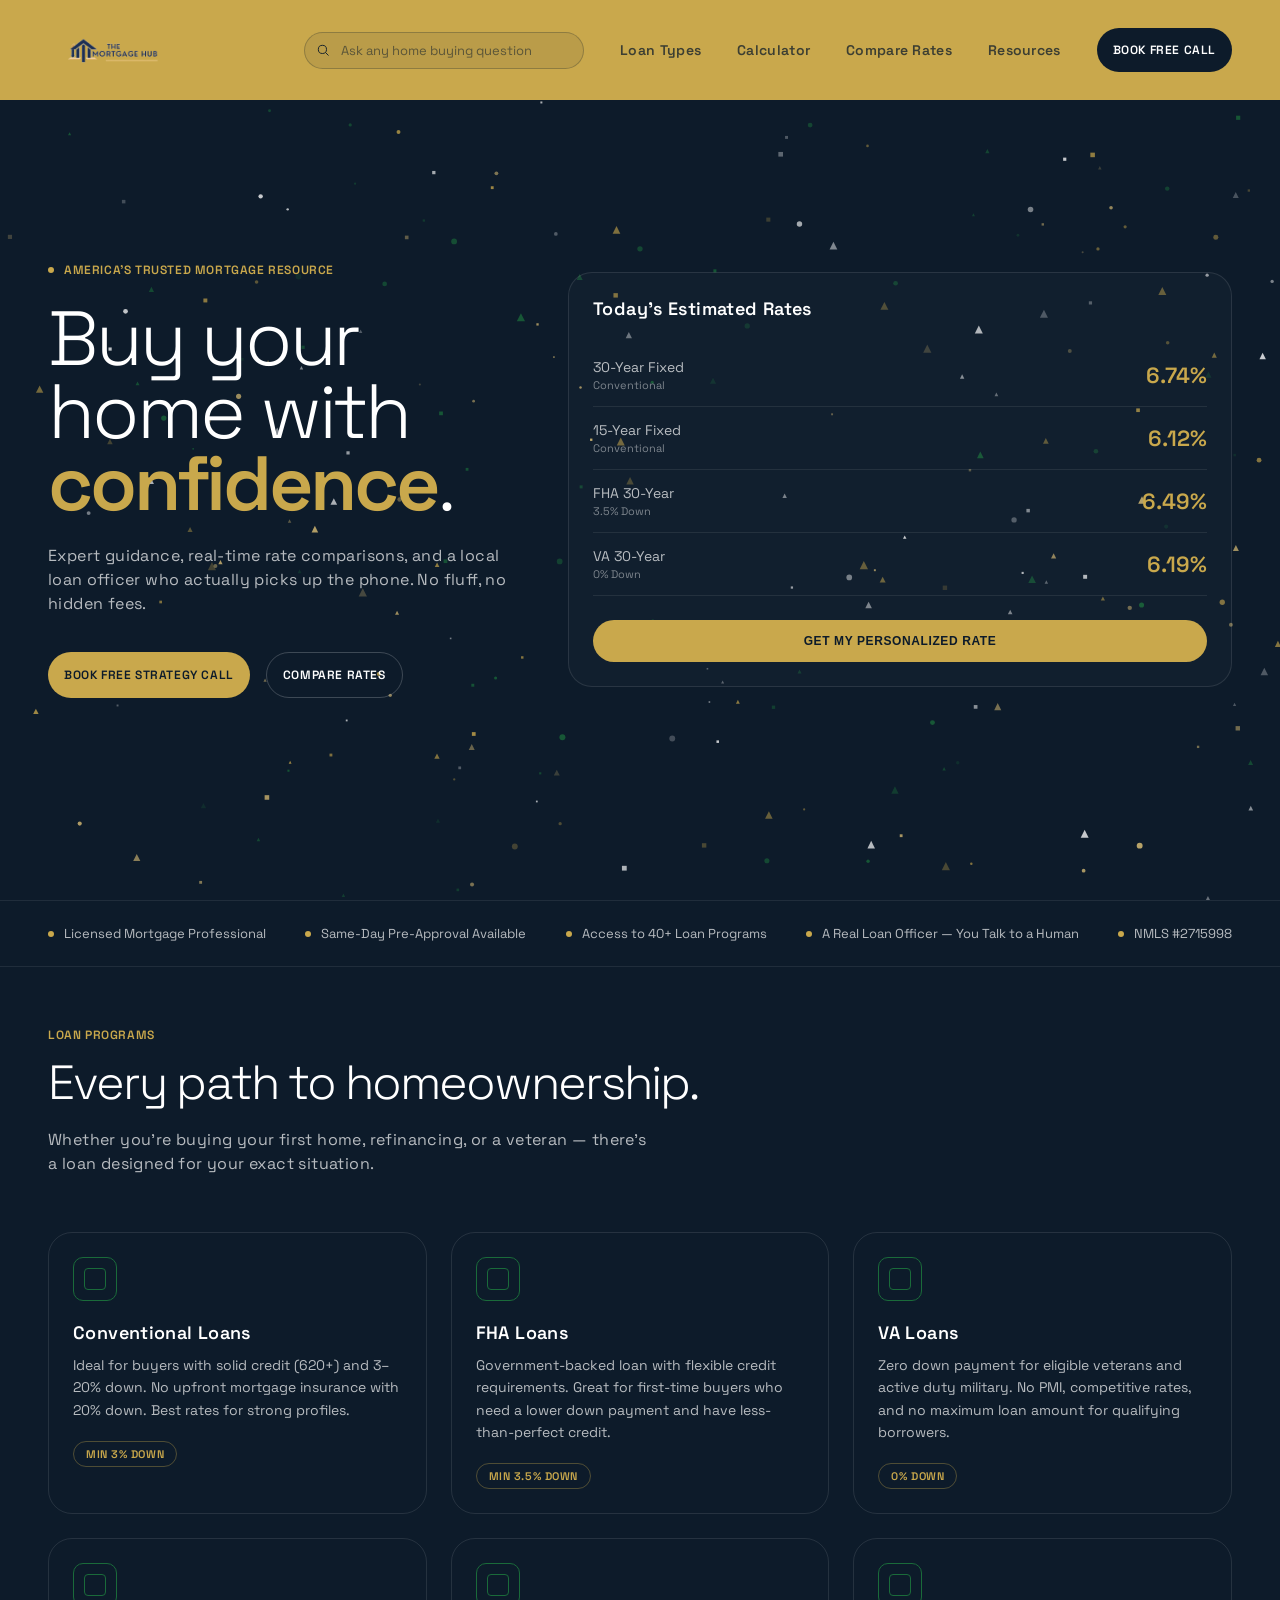
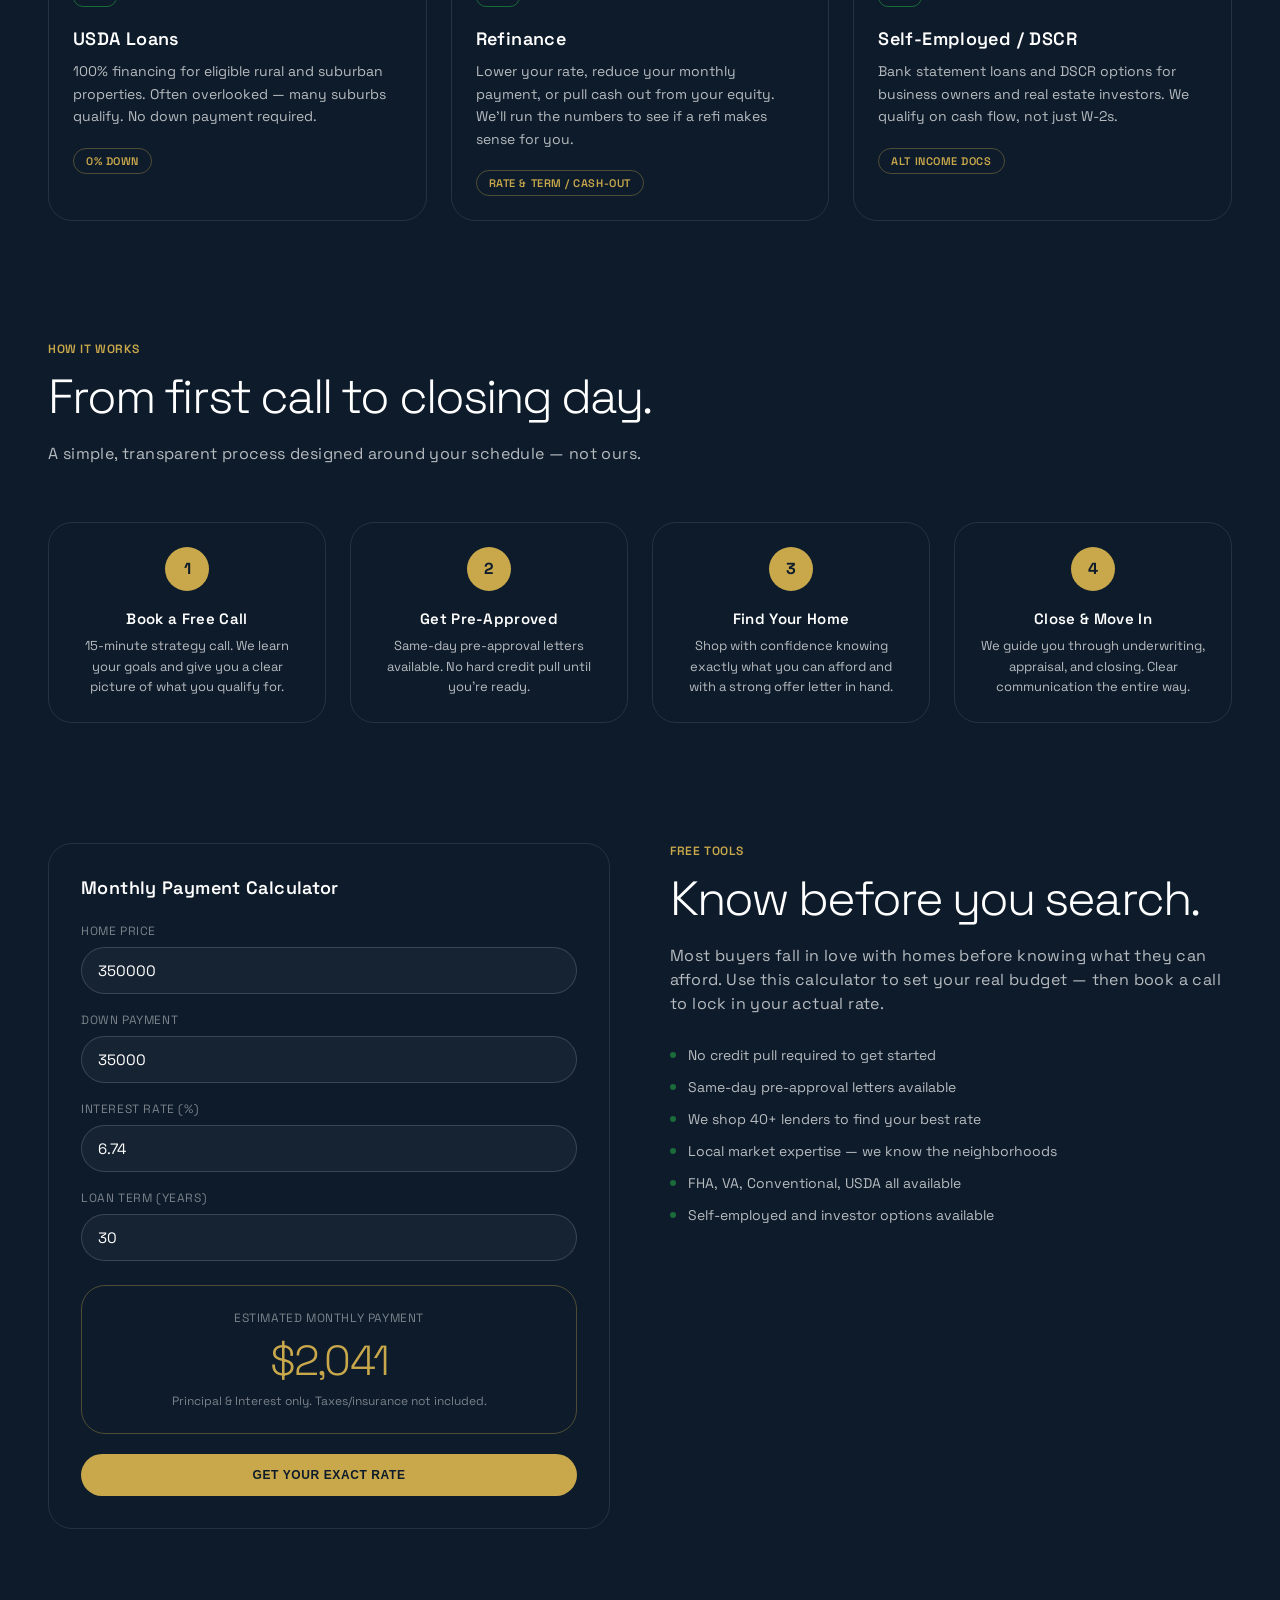
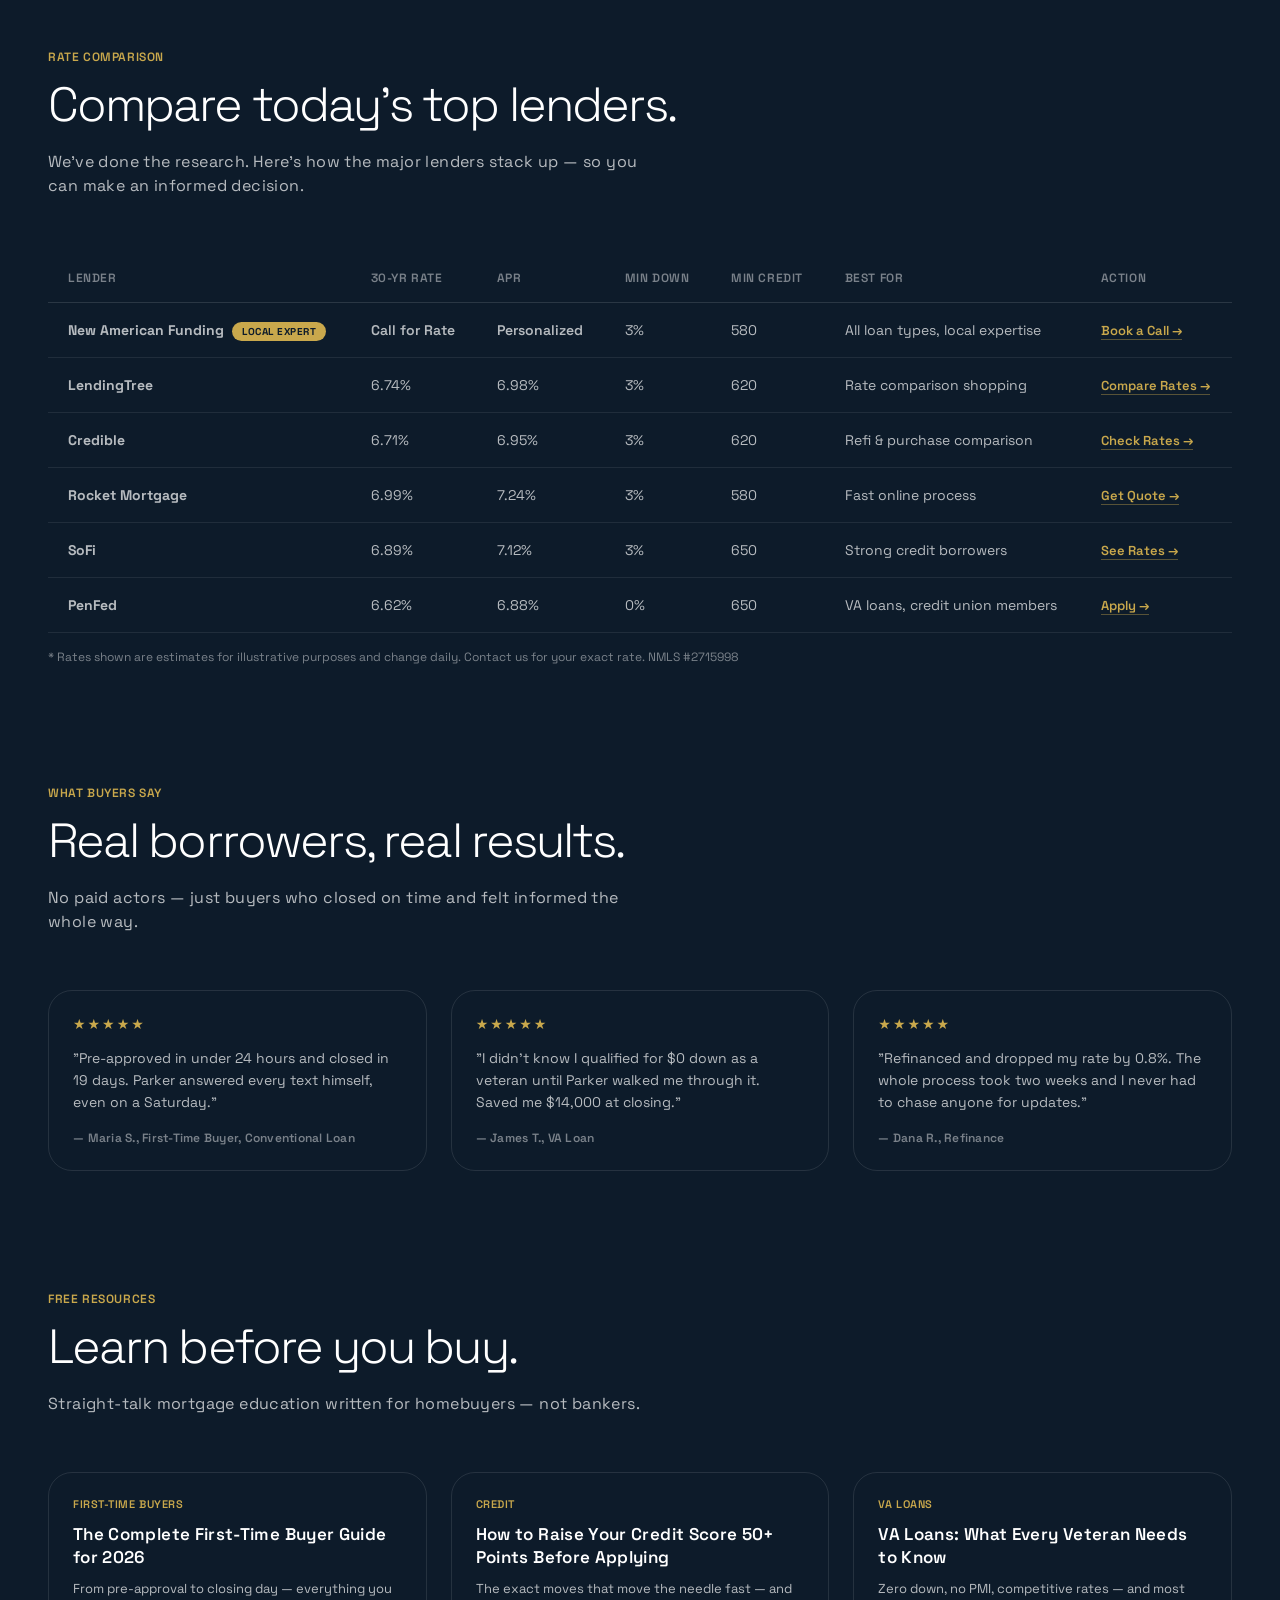
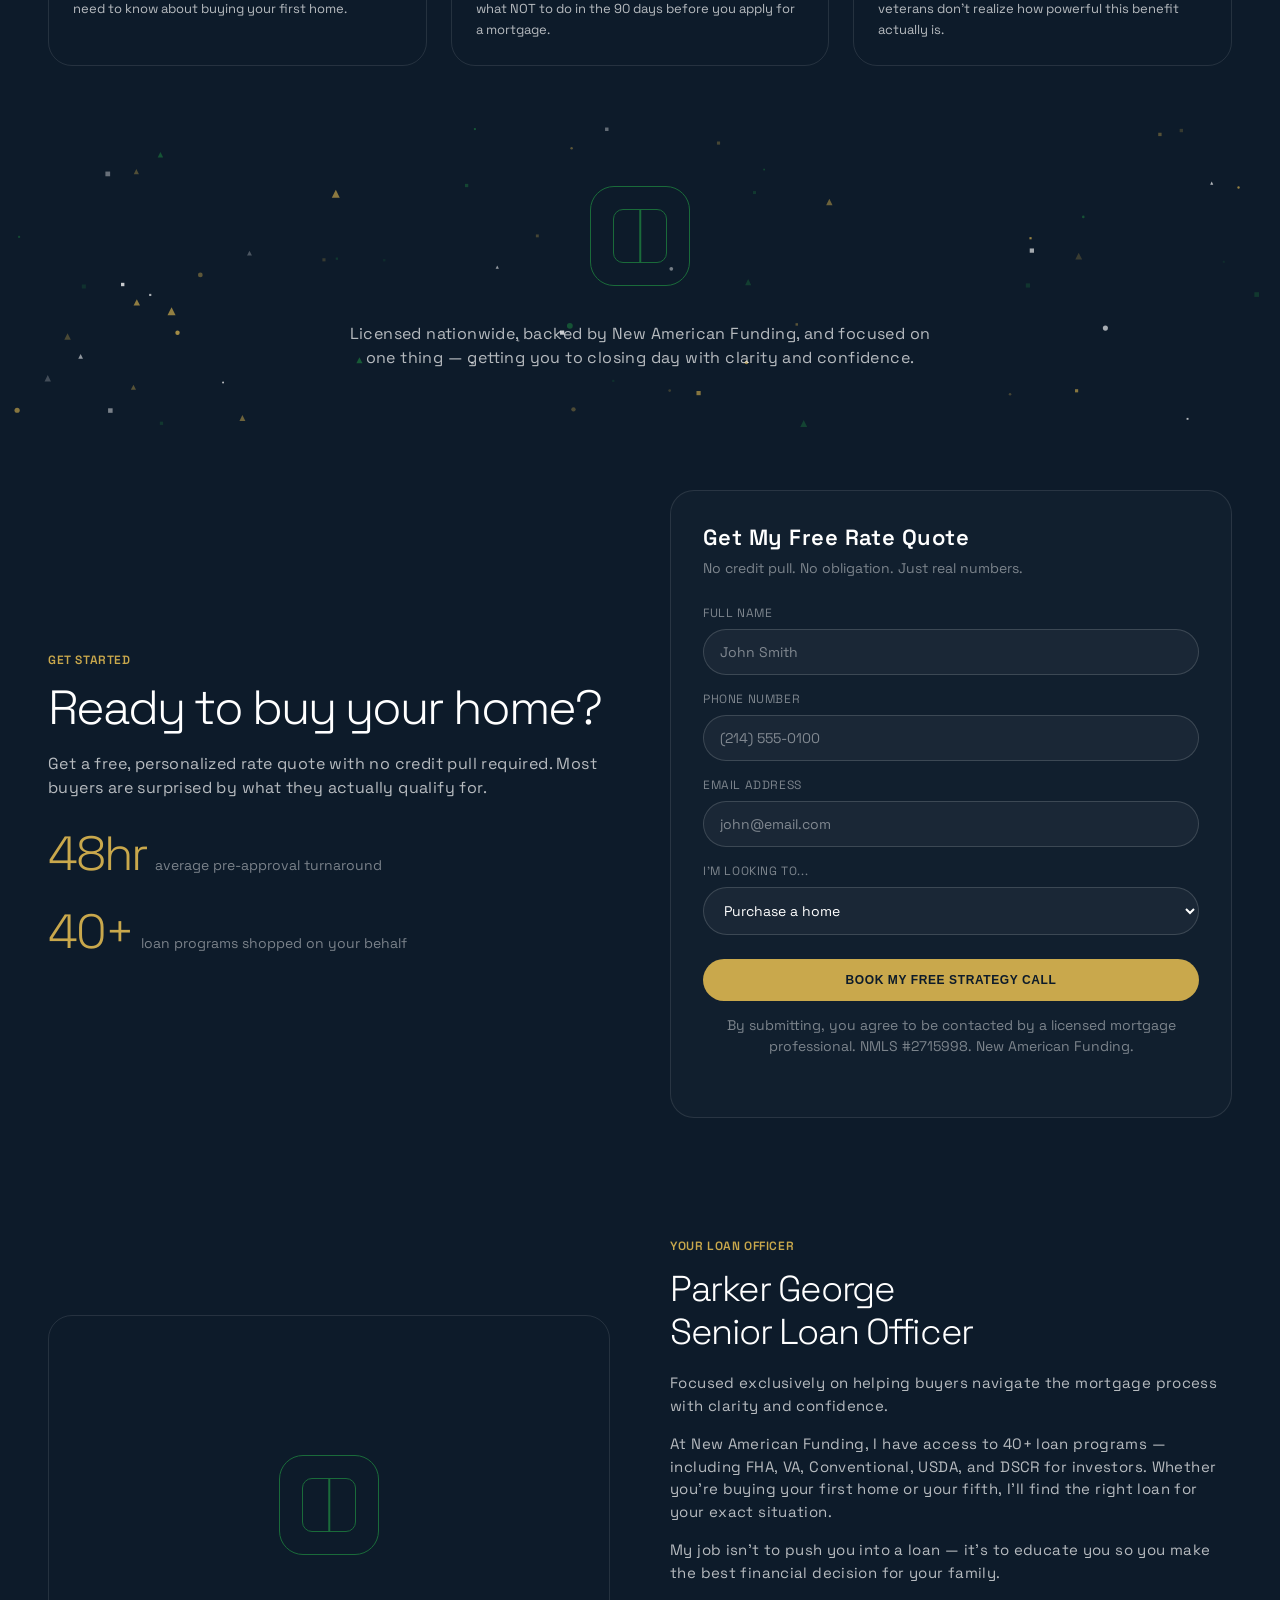
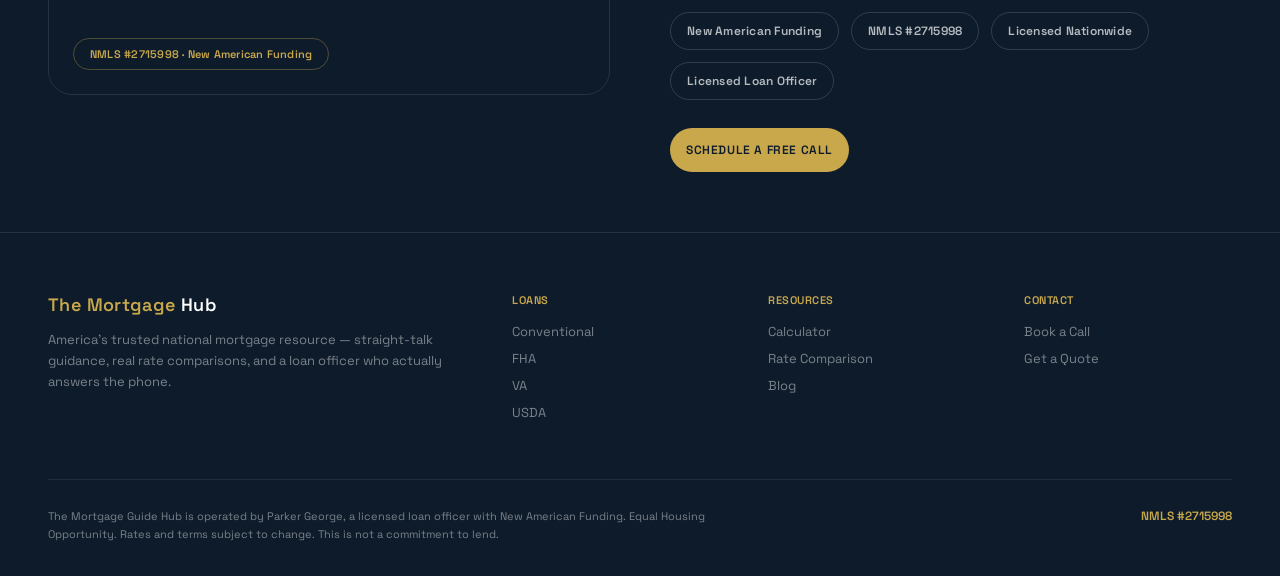
==== commit fbff35ae: "Make logo much larger and readable in nav" ====
--- a/dala-style.html
+++ b/dala-style.html
@@ -50,7 +50,7 @@
   /* ── NAV ── */
   nav {
     position: fixed; top: 0; left: 0; right: 0; z-index: 100;
-    padding: 18px 48px;
+    padding: 10px 48px;
     display: flex; justify-content: space-between; align-items: center;
     background: var(--gold);
   }
@@ -59,7 +59,8 @@
     color: var(--navy); display: flex; align-items: center; gap: 10px;
   }
   .nav-logo .logo-img {
-    width: 50px; height: 50px; flex-shrink: 0; object-fit: contain;
+    width: 130px; height: 130px; flex-shrink: 0; object-fit: contain;
+    margin: -25px 0;
   }
   .nav-links { display: flex; gap: 36px; align-items: center; }
   .nav-search { position: relative; display: flex; align-items: center; }
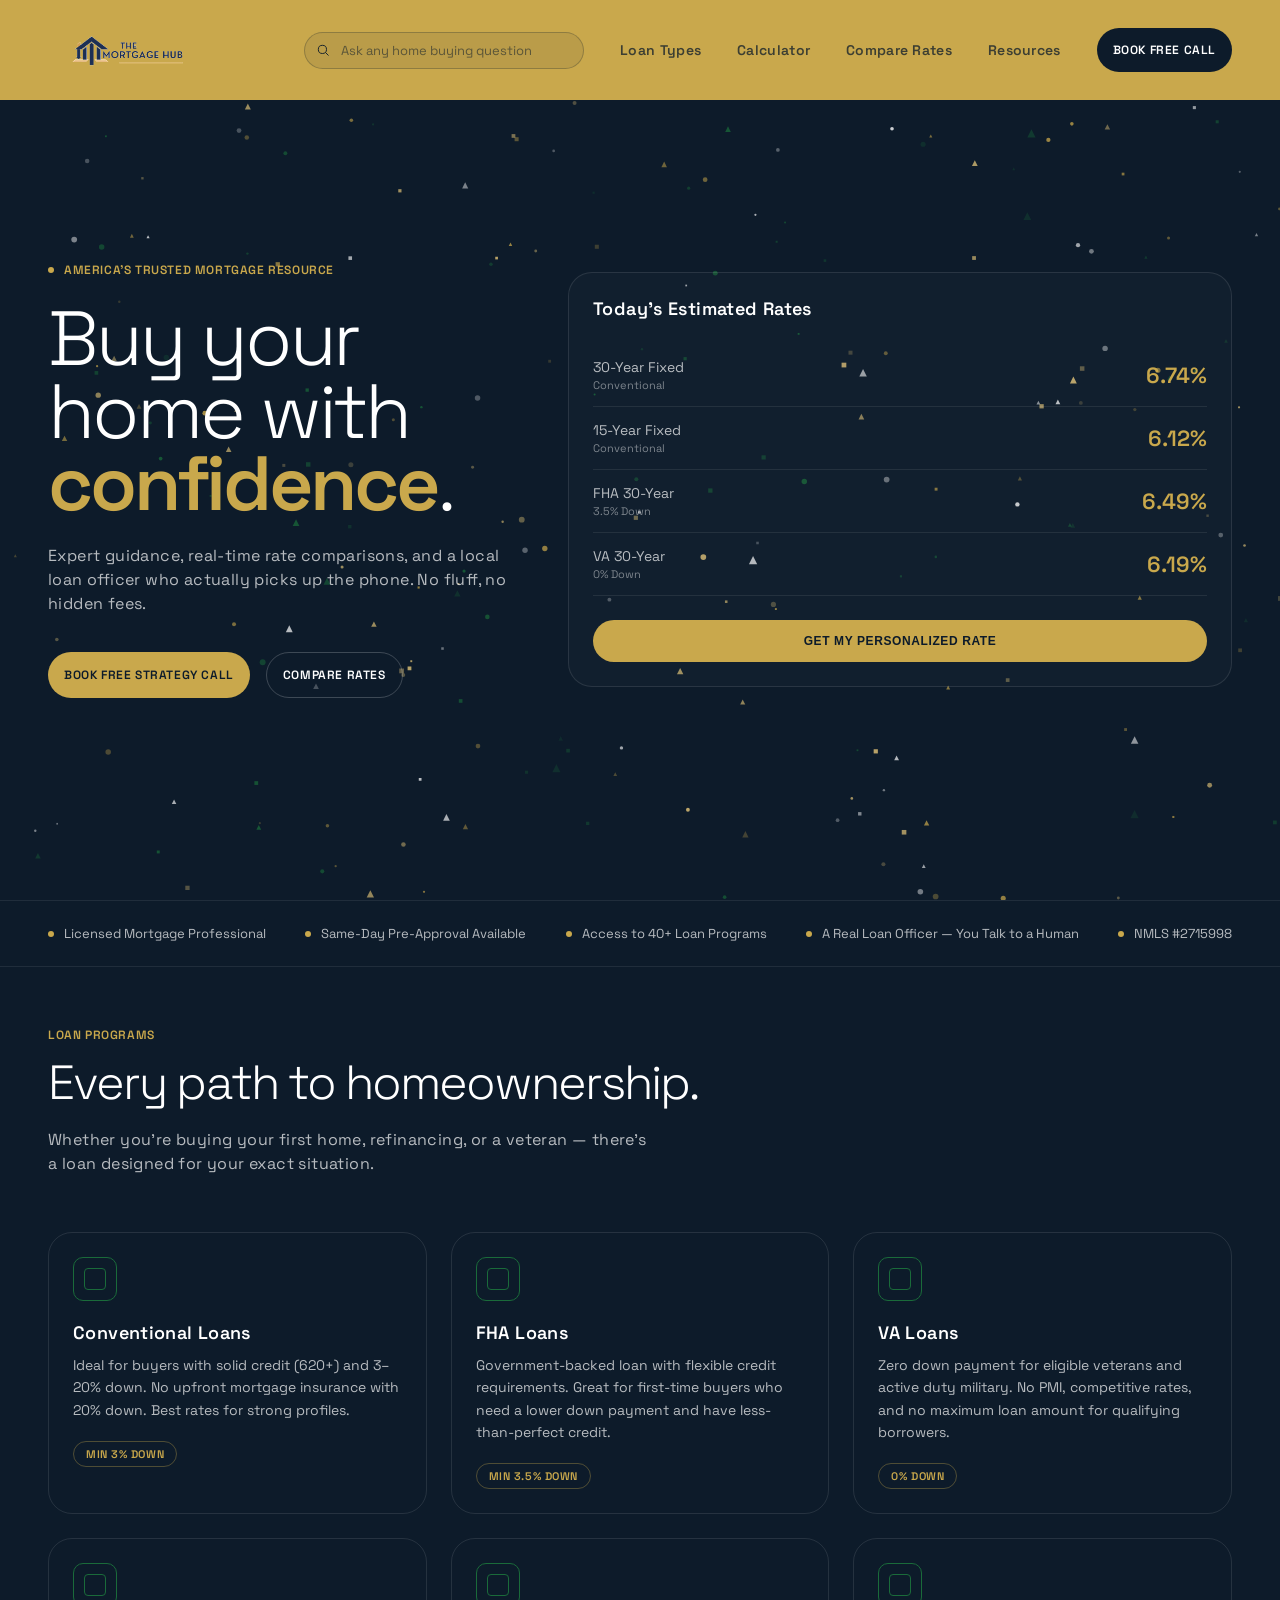
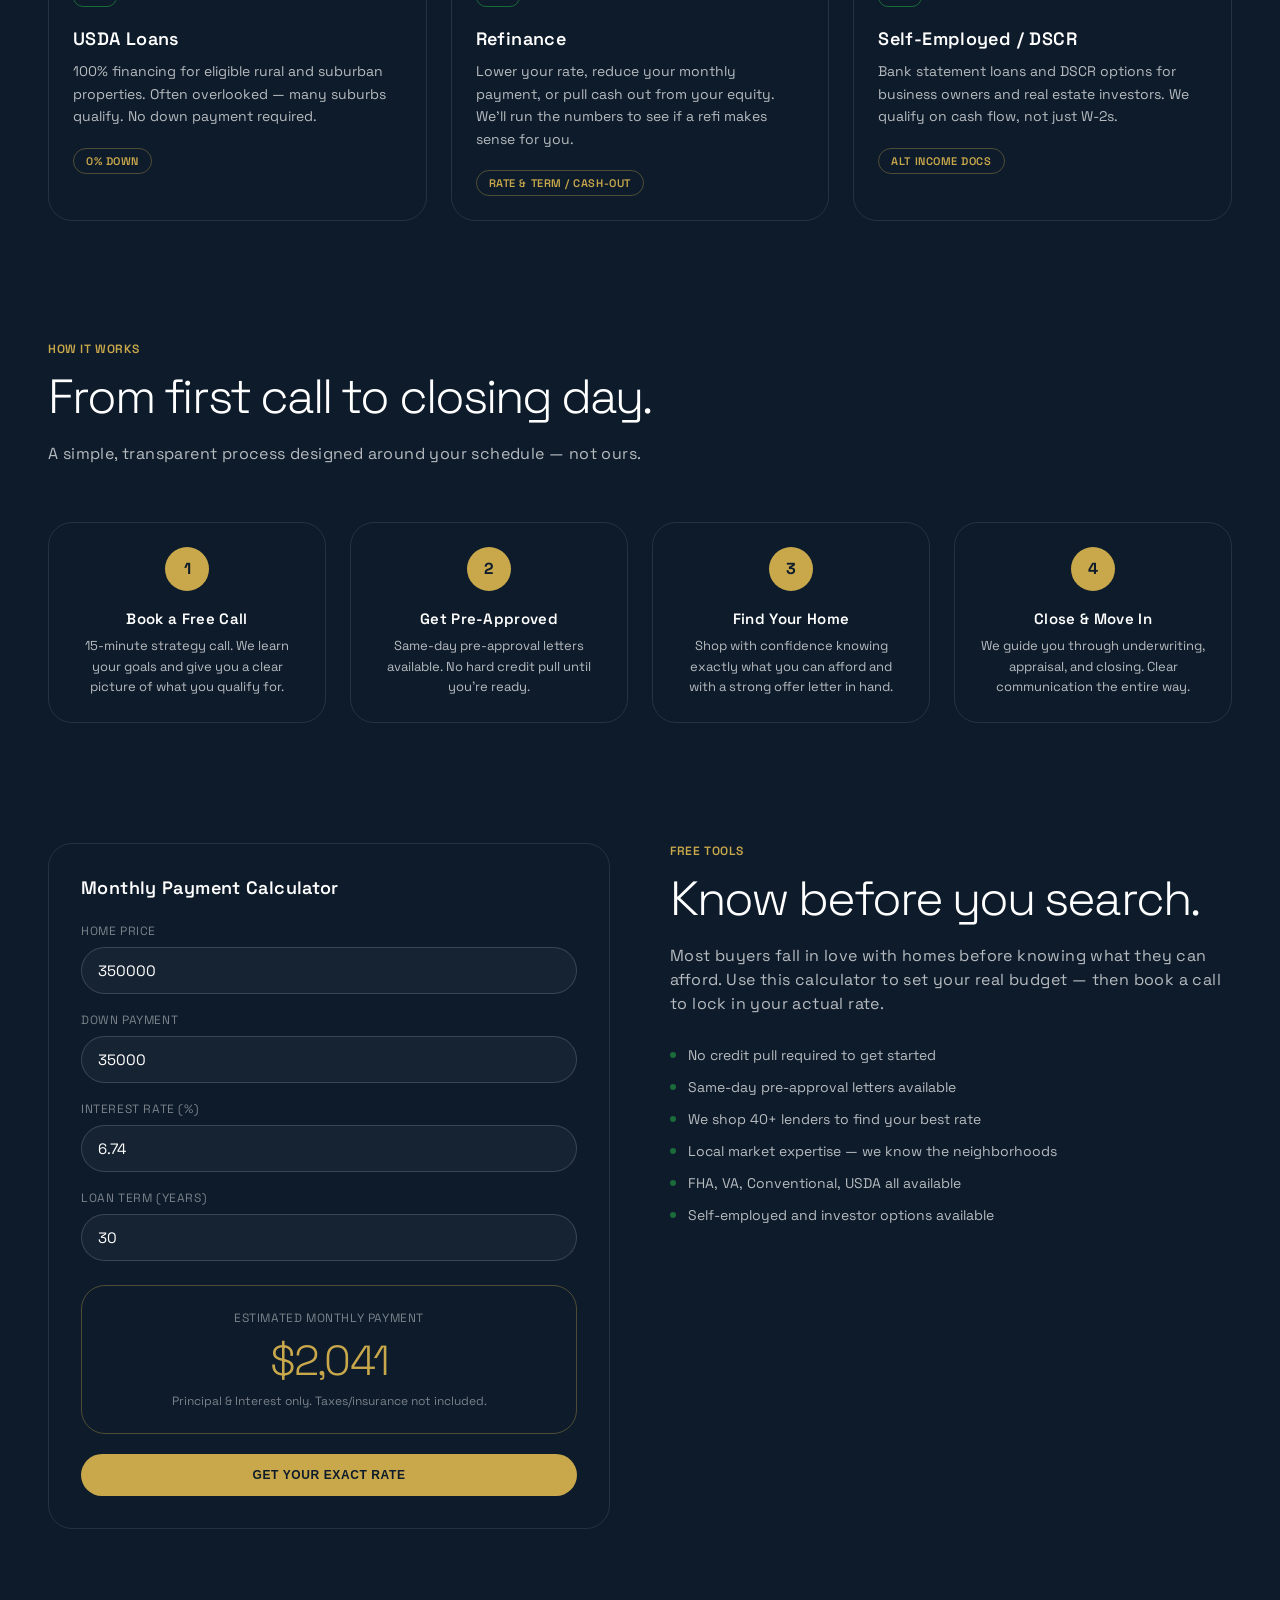
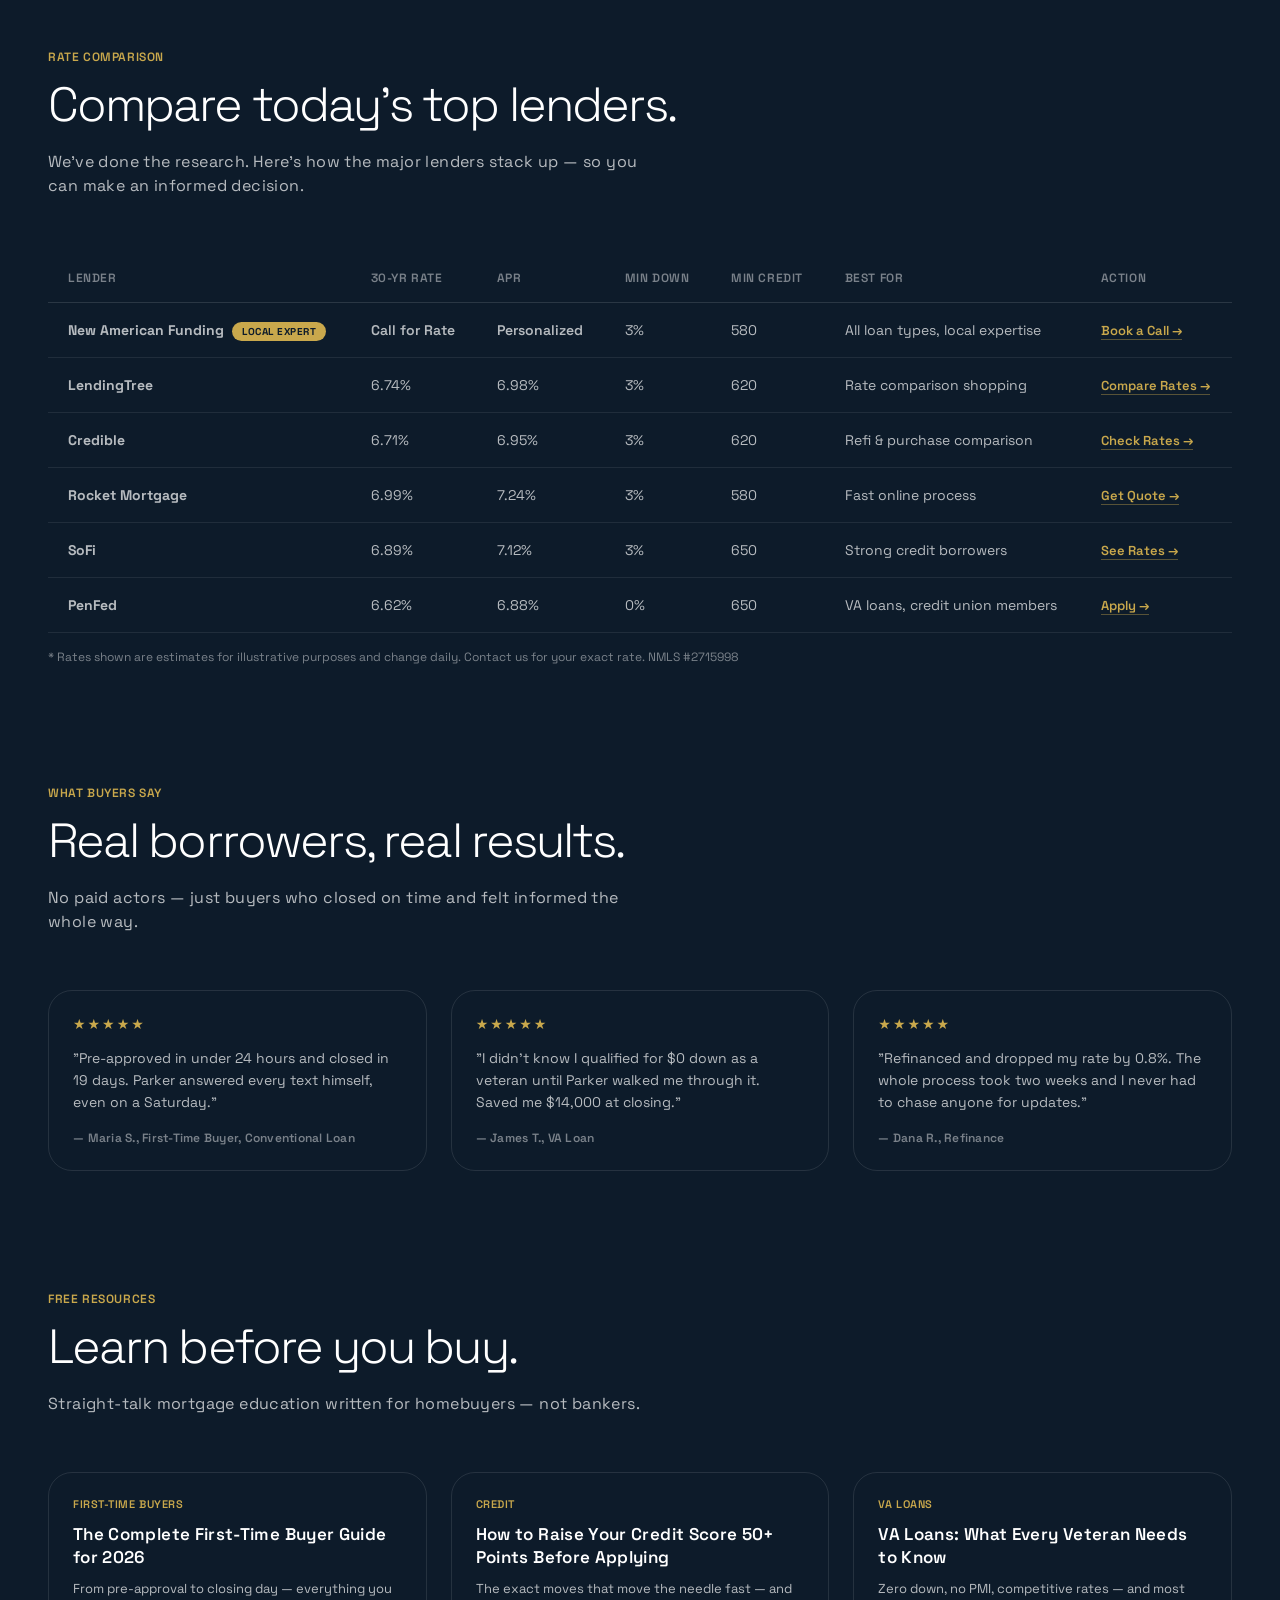
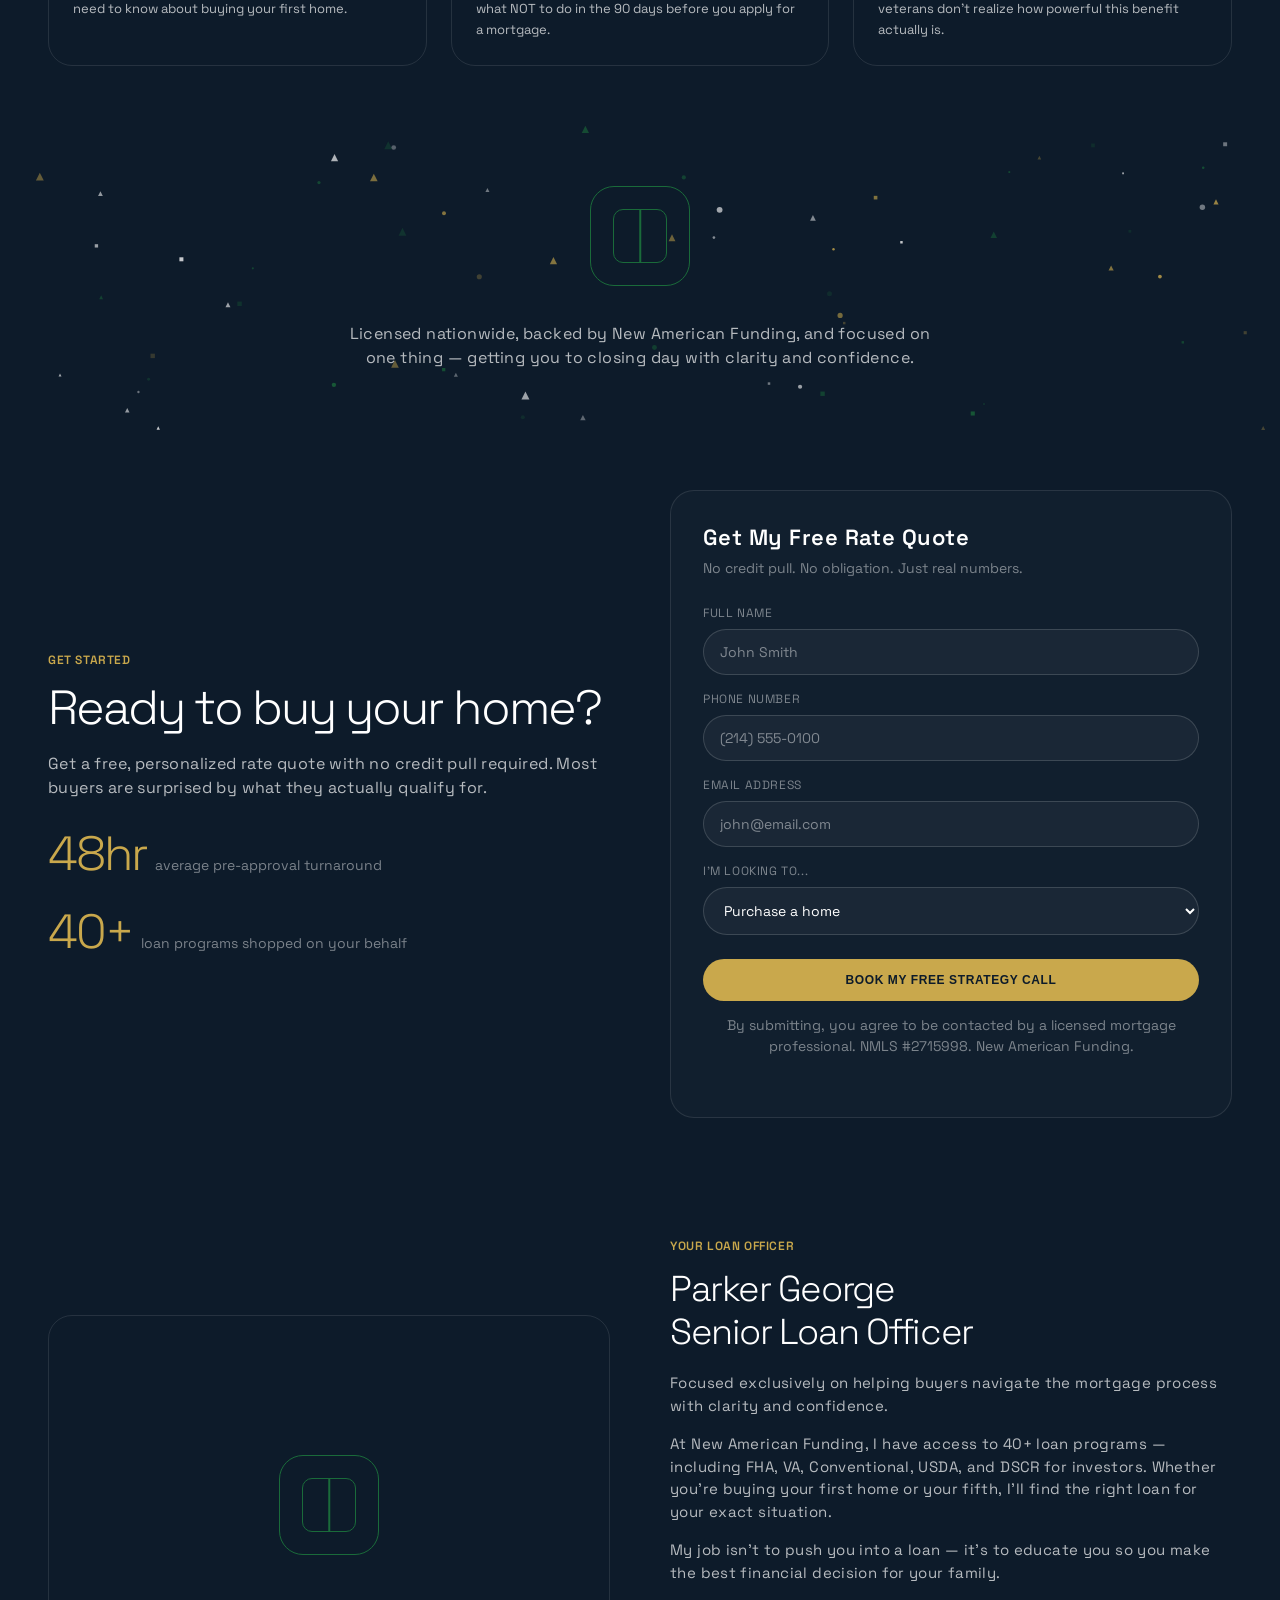
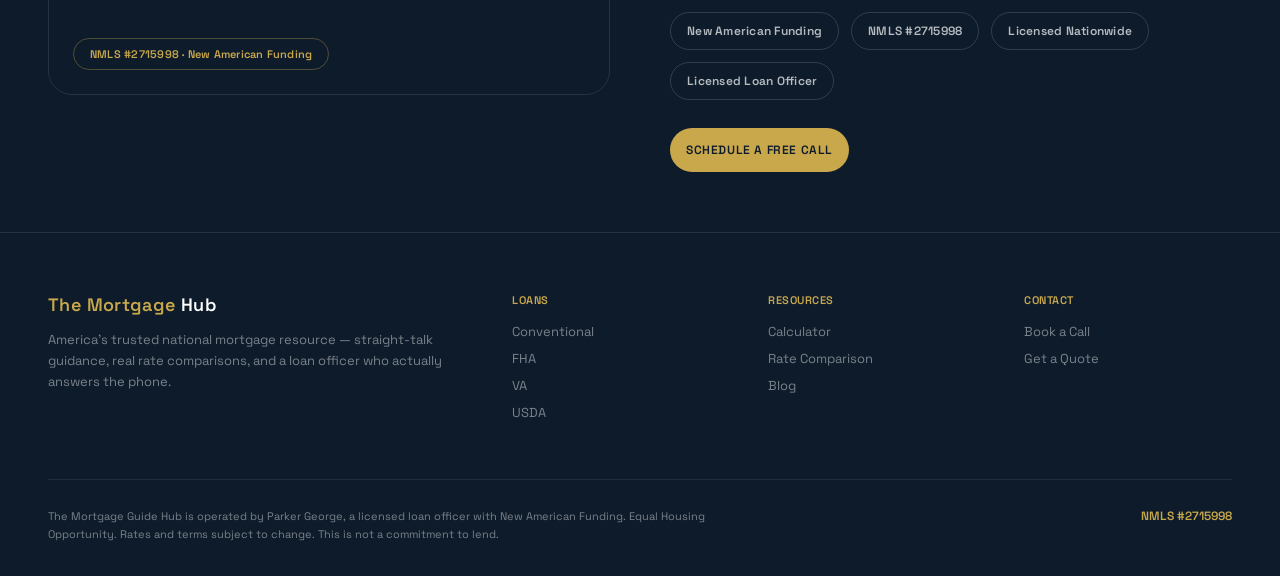
==== commit 6ef53fc2: "Bump logo size further" ====
--- a/dala-style.html
+++ b/dala-style.html
@@ -59,8 +59,8 @@
     color: var(--navy); display: flex; align-items: center; gap: 10px;
   }
   .nav-logo .logo-img {
-    width: 130px; height: 130px; flex-shrink: 0; object-fit: contain;
-    margin: -25px 0;
+    width: 160px; height: 160px; flex-shrink: 0; object-fit: contain;
+    margin: -40px 0;
   }
   .nav-links { display: flex; gap: 36px; align-items: center; }
   .nav-search { position: relative; display: flex; align-items: center; }
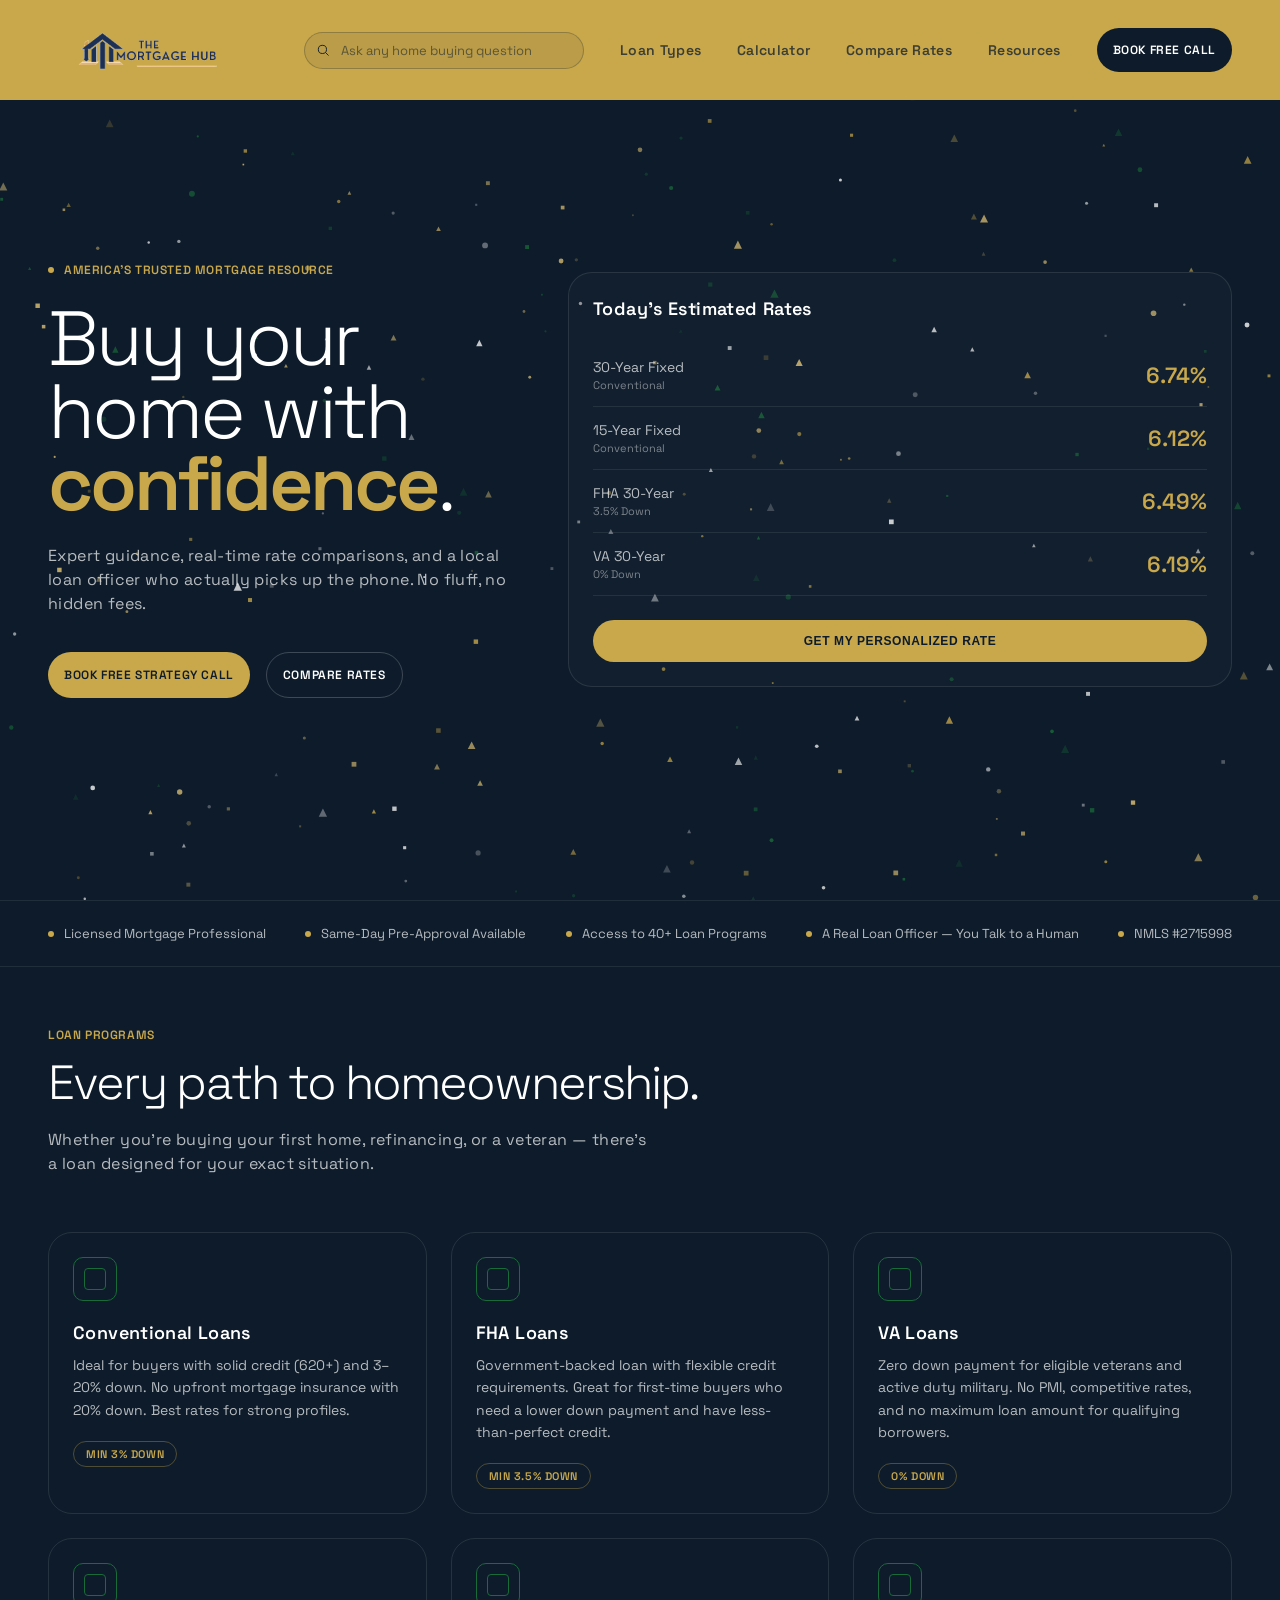
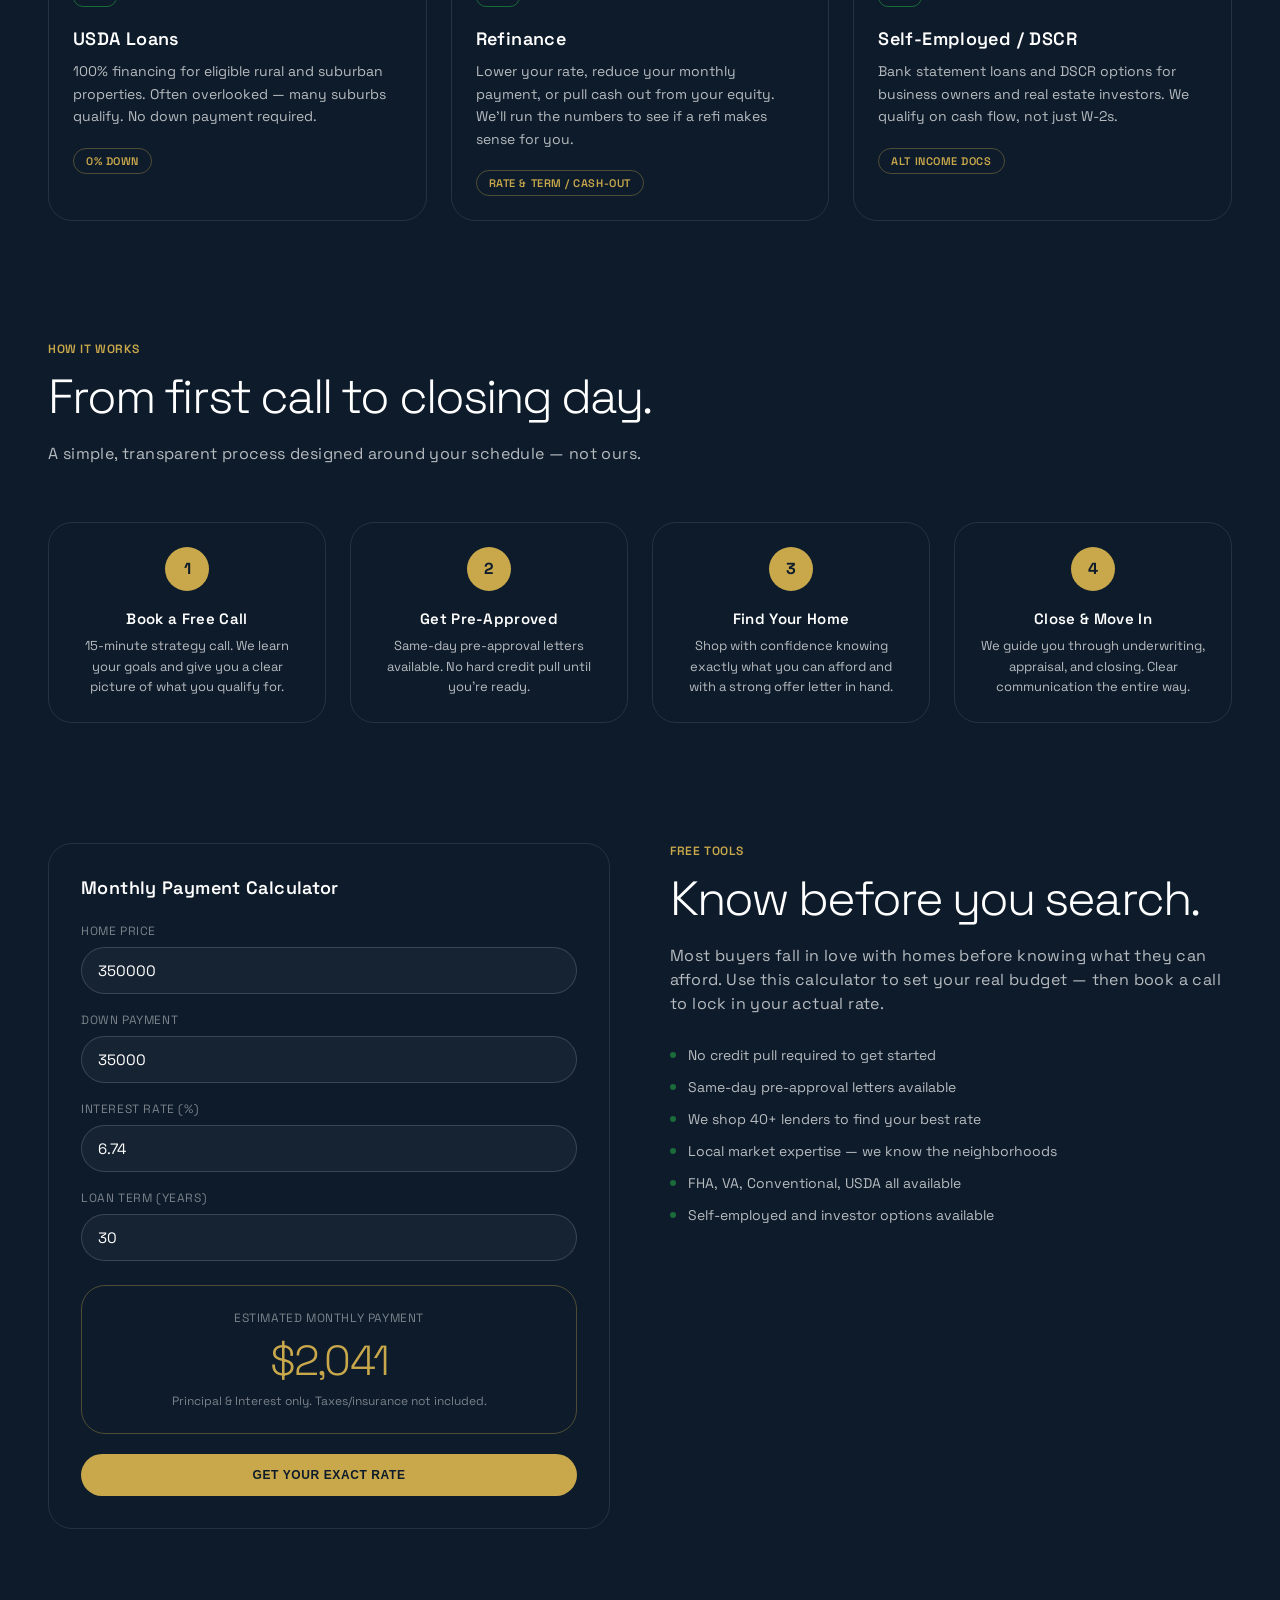
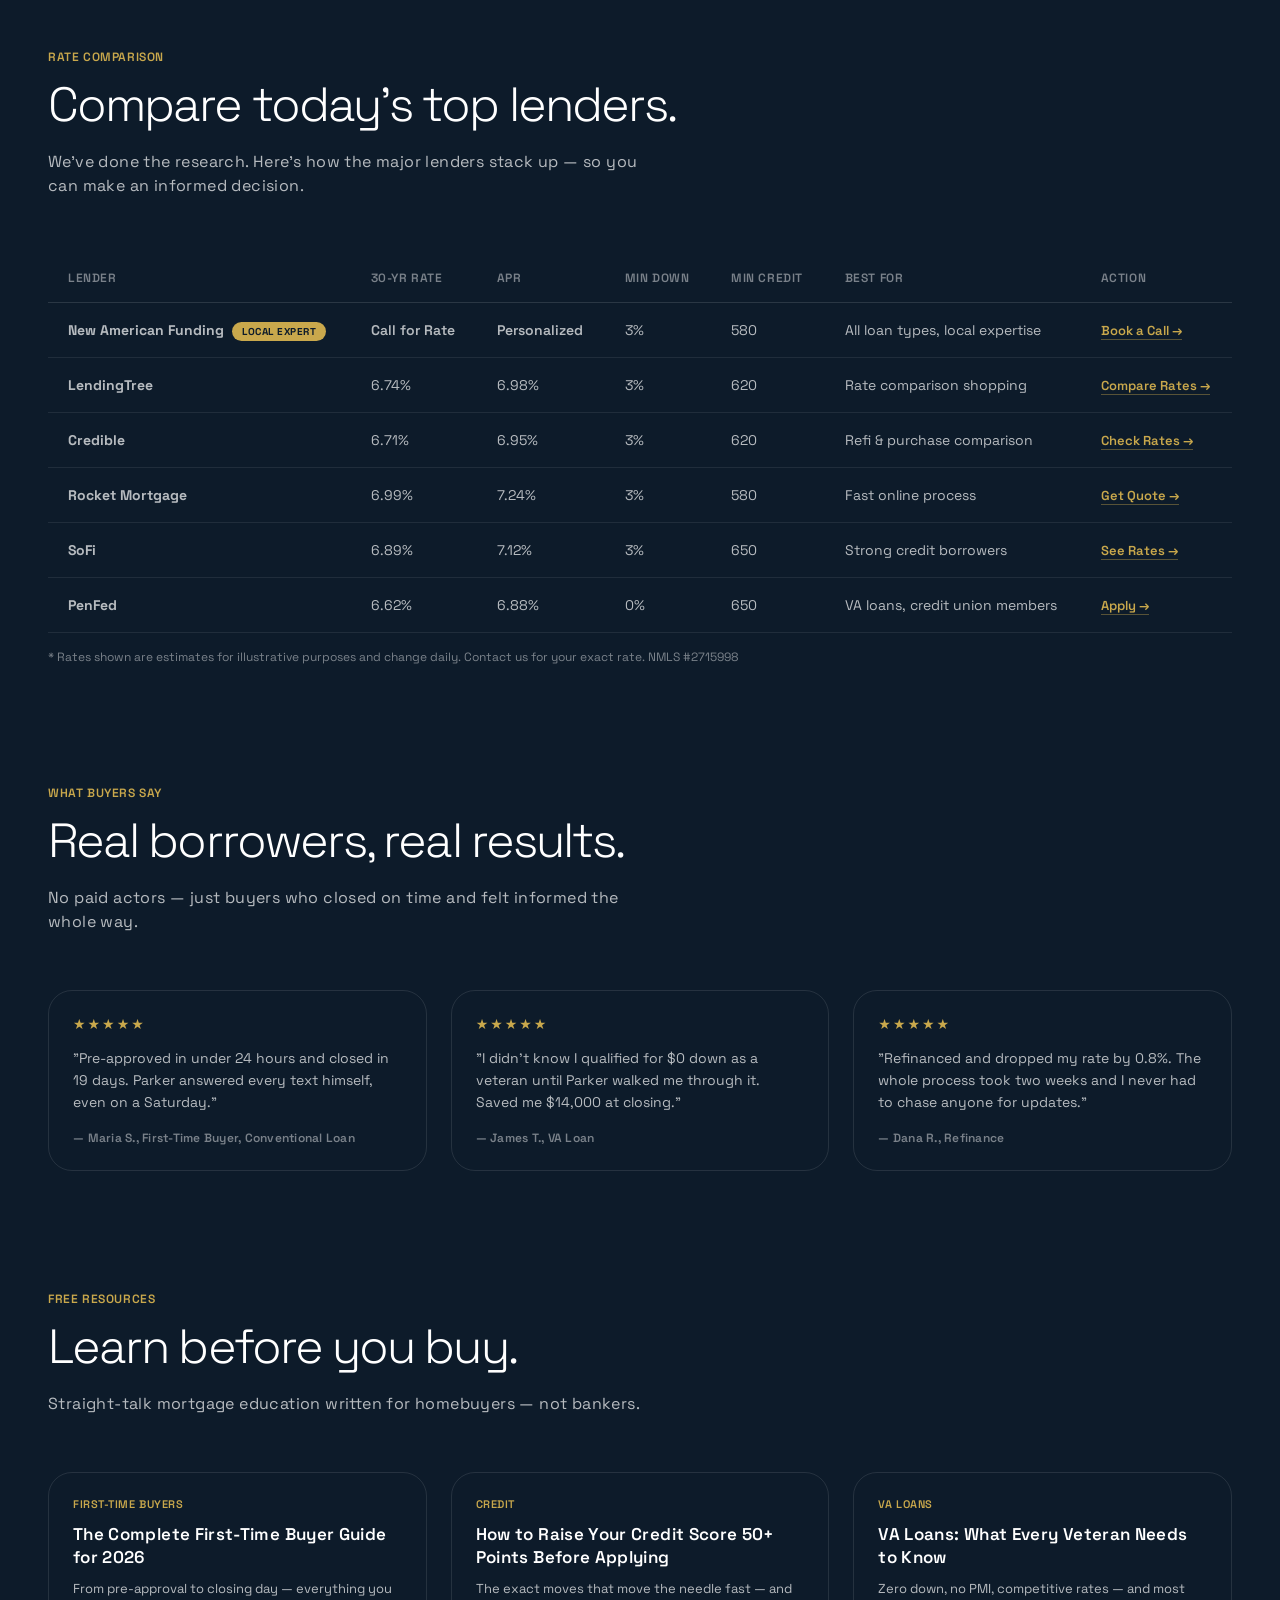
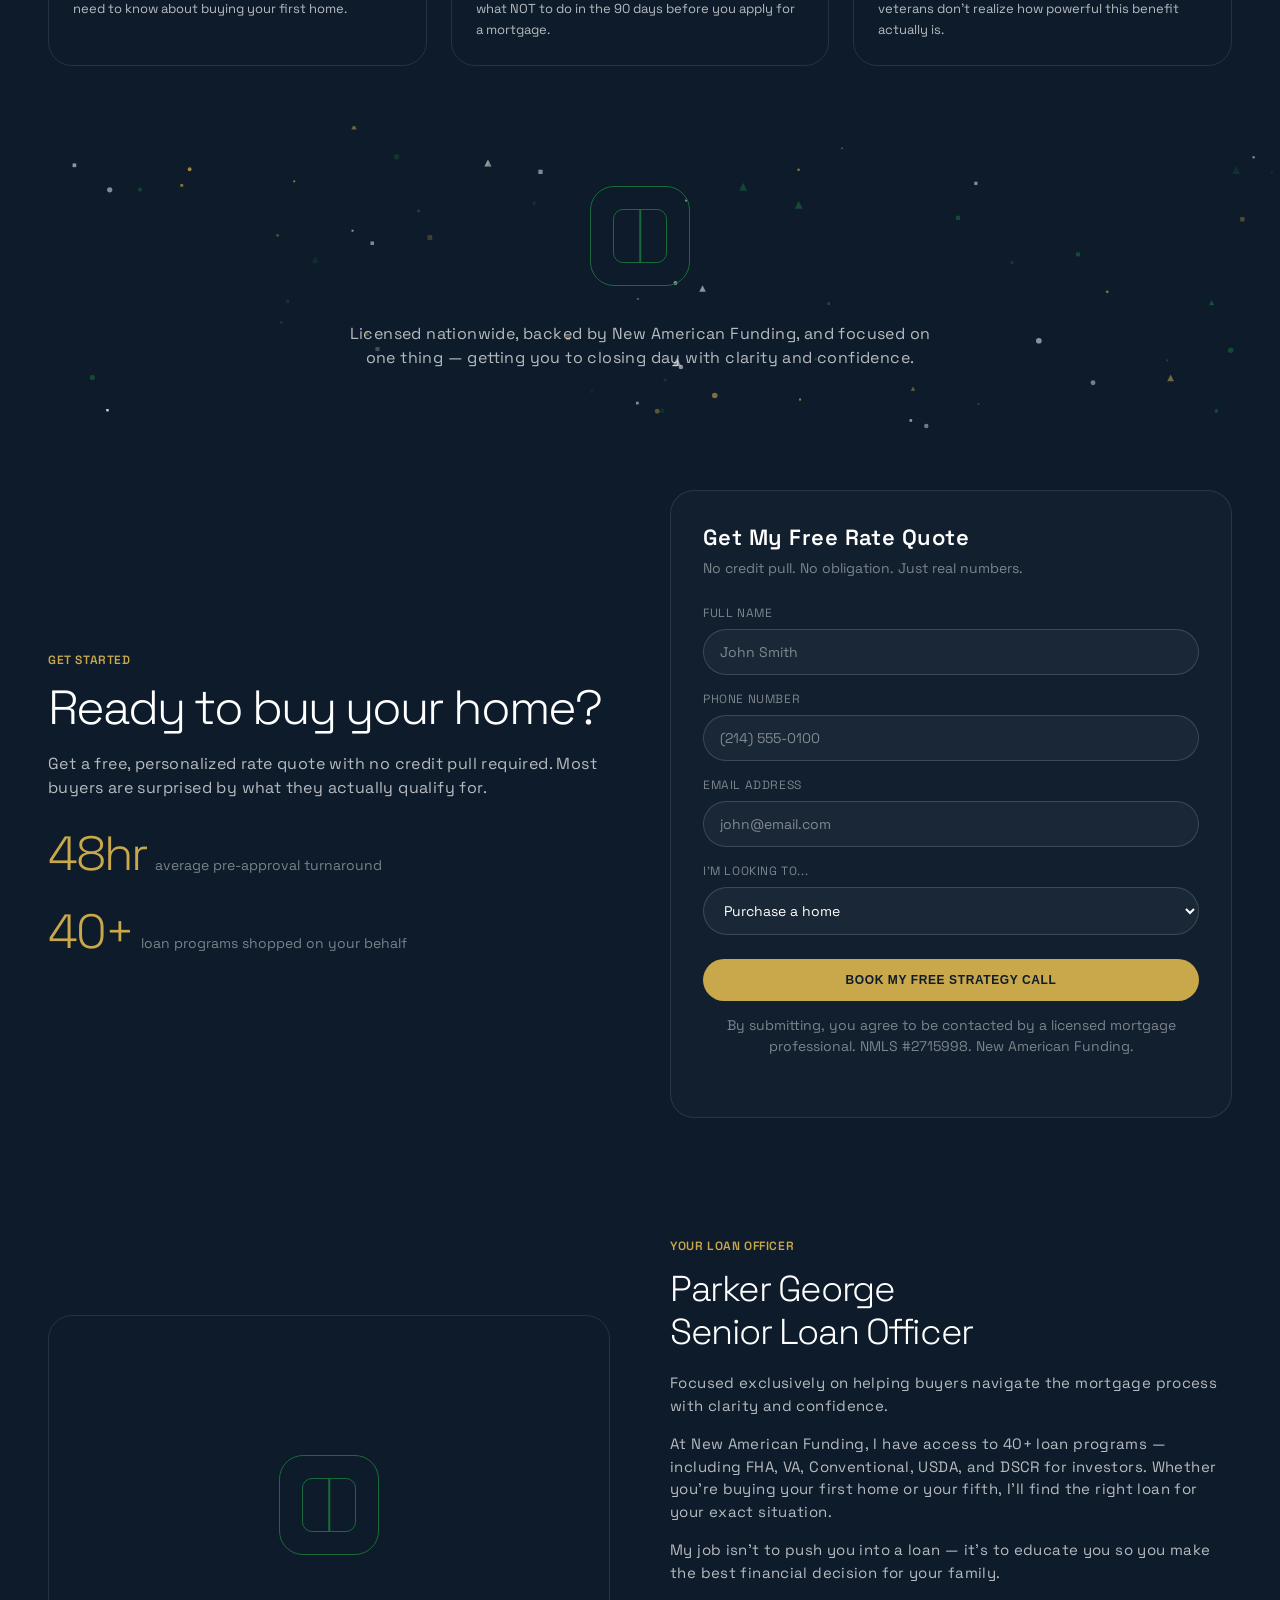
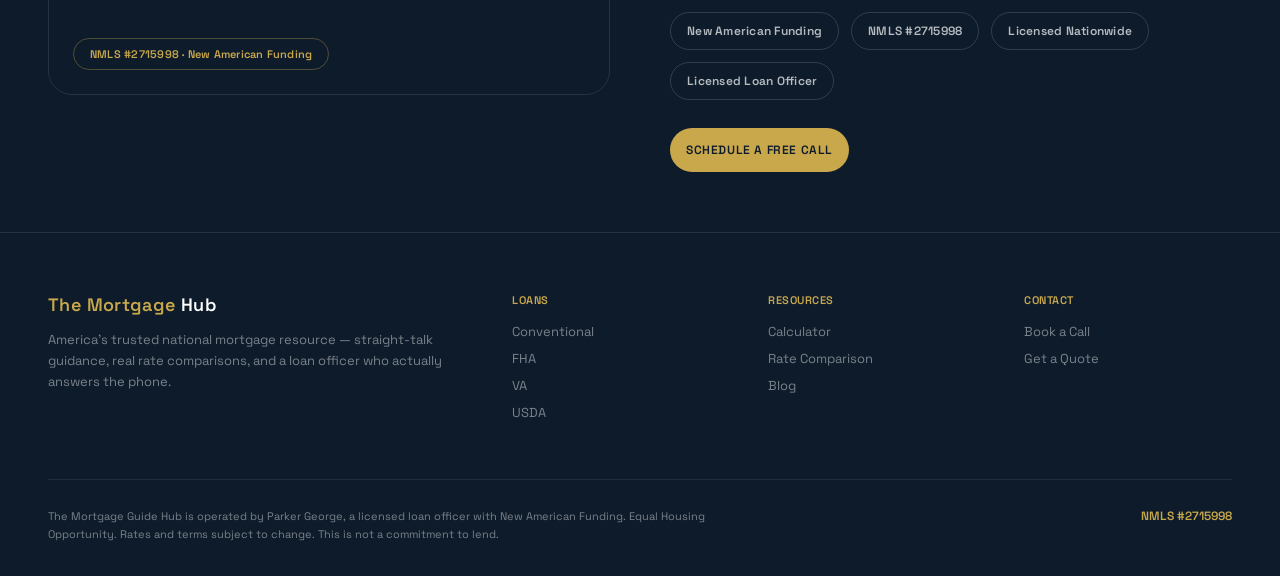
==== commit ec975f46: "Bump logo size to 200px" ====
--- a/dala-style.html
+++ b/dala-style.html
@@ -59,8 +59,8 @@
     color: var(--navy); display: flex; align-items: center; gap: 10px;
   }
   .nav-logo .logo-img {
-    width: 160px; height: 160px; flex-shrink: 0; object-fit: contain;
-    margin: -40px 0;
+    width: 200px; height: 200px; flex-shrink: 0; object-fit: contain;
+    margin: -60px 0;
   }
   .nav-links { display: flex; gap: 36px; align-items: center; }
   .nav-search { position: relative; display: flex; align-items: center; }
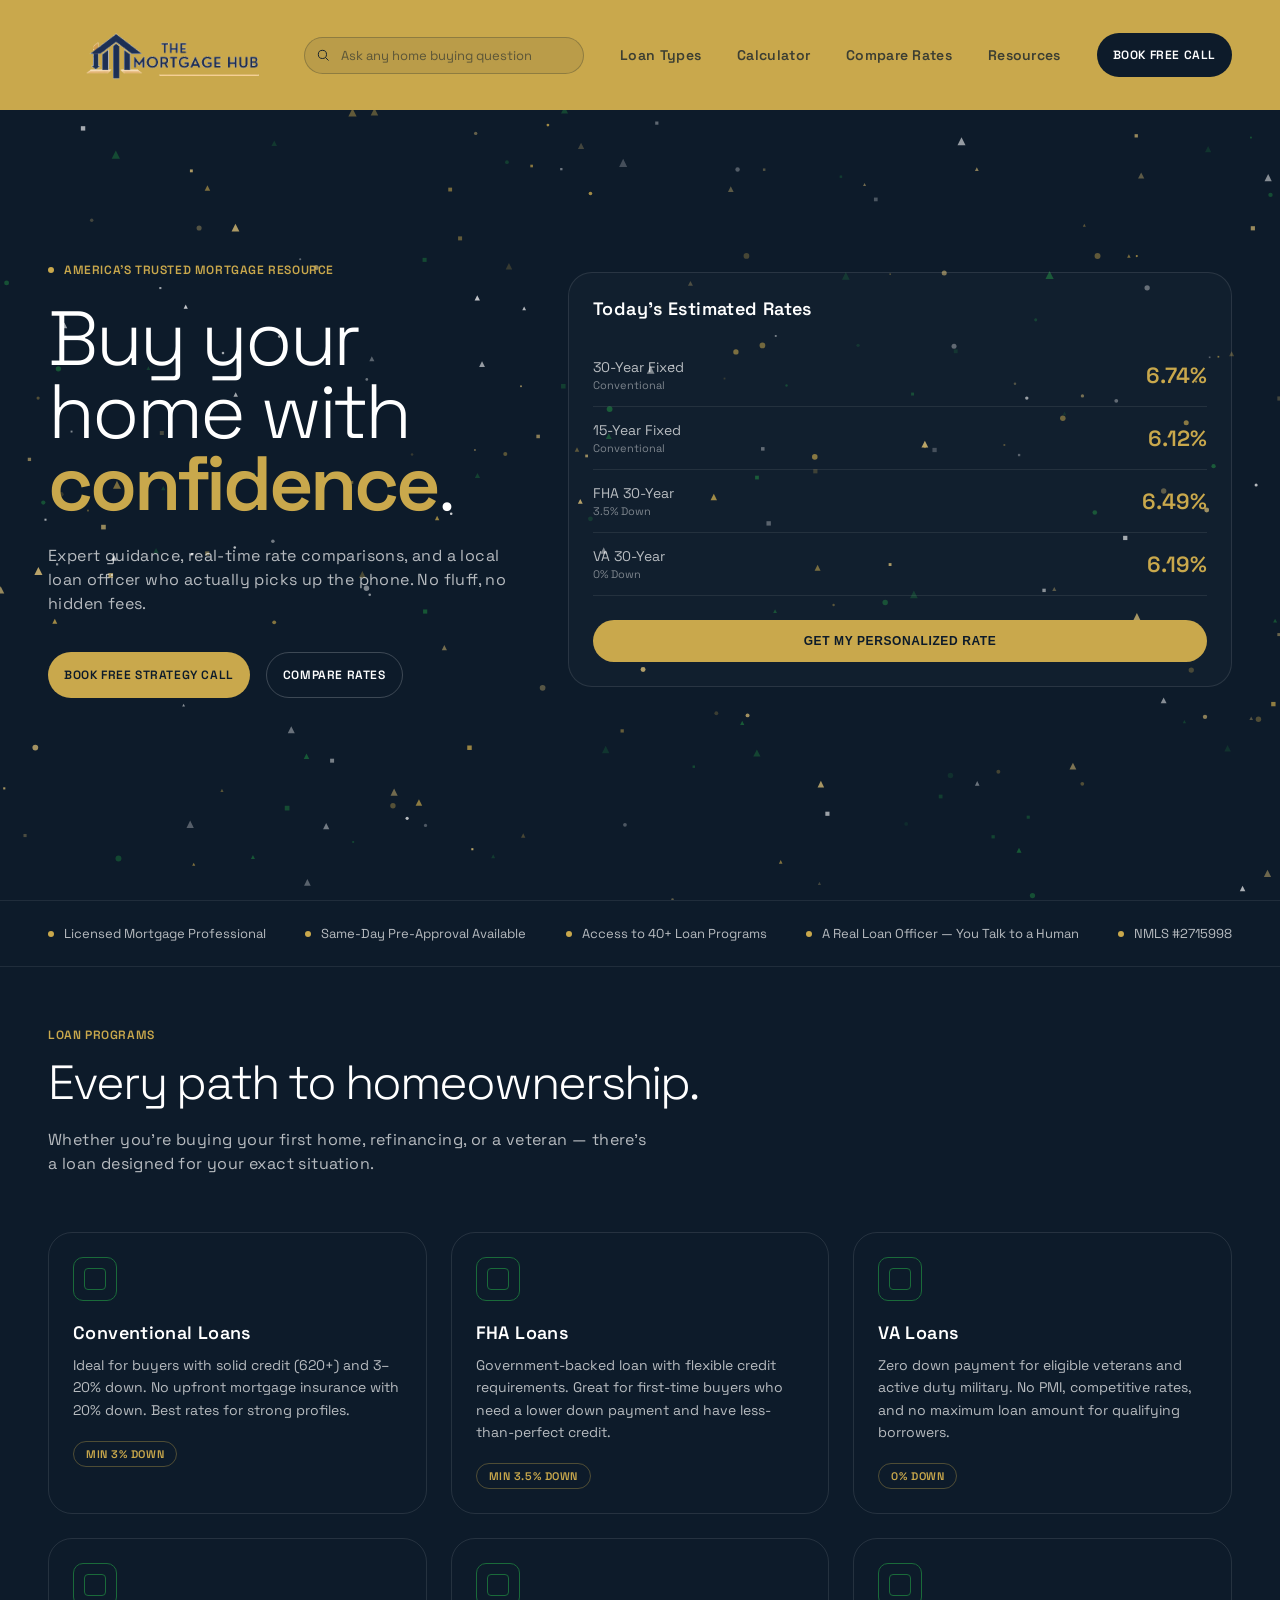
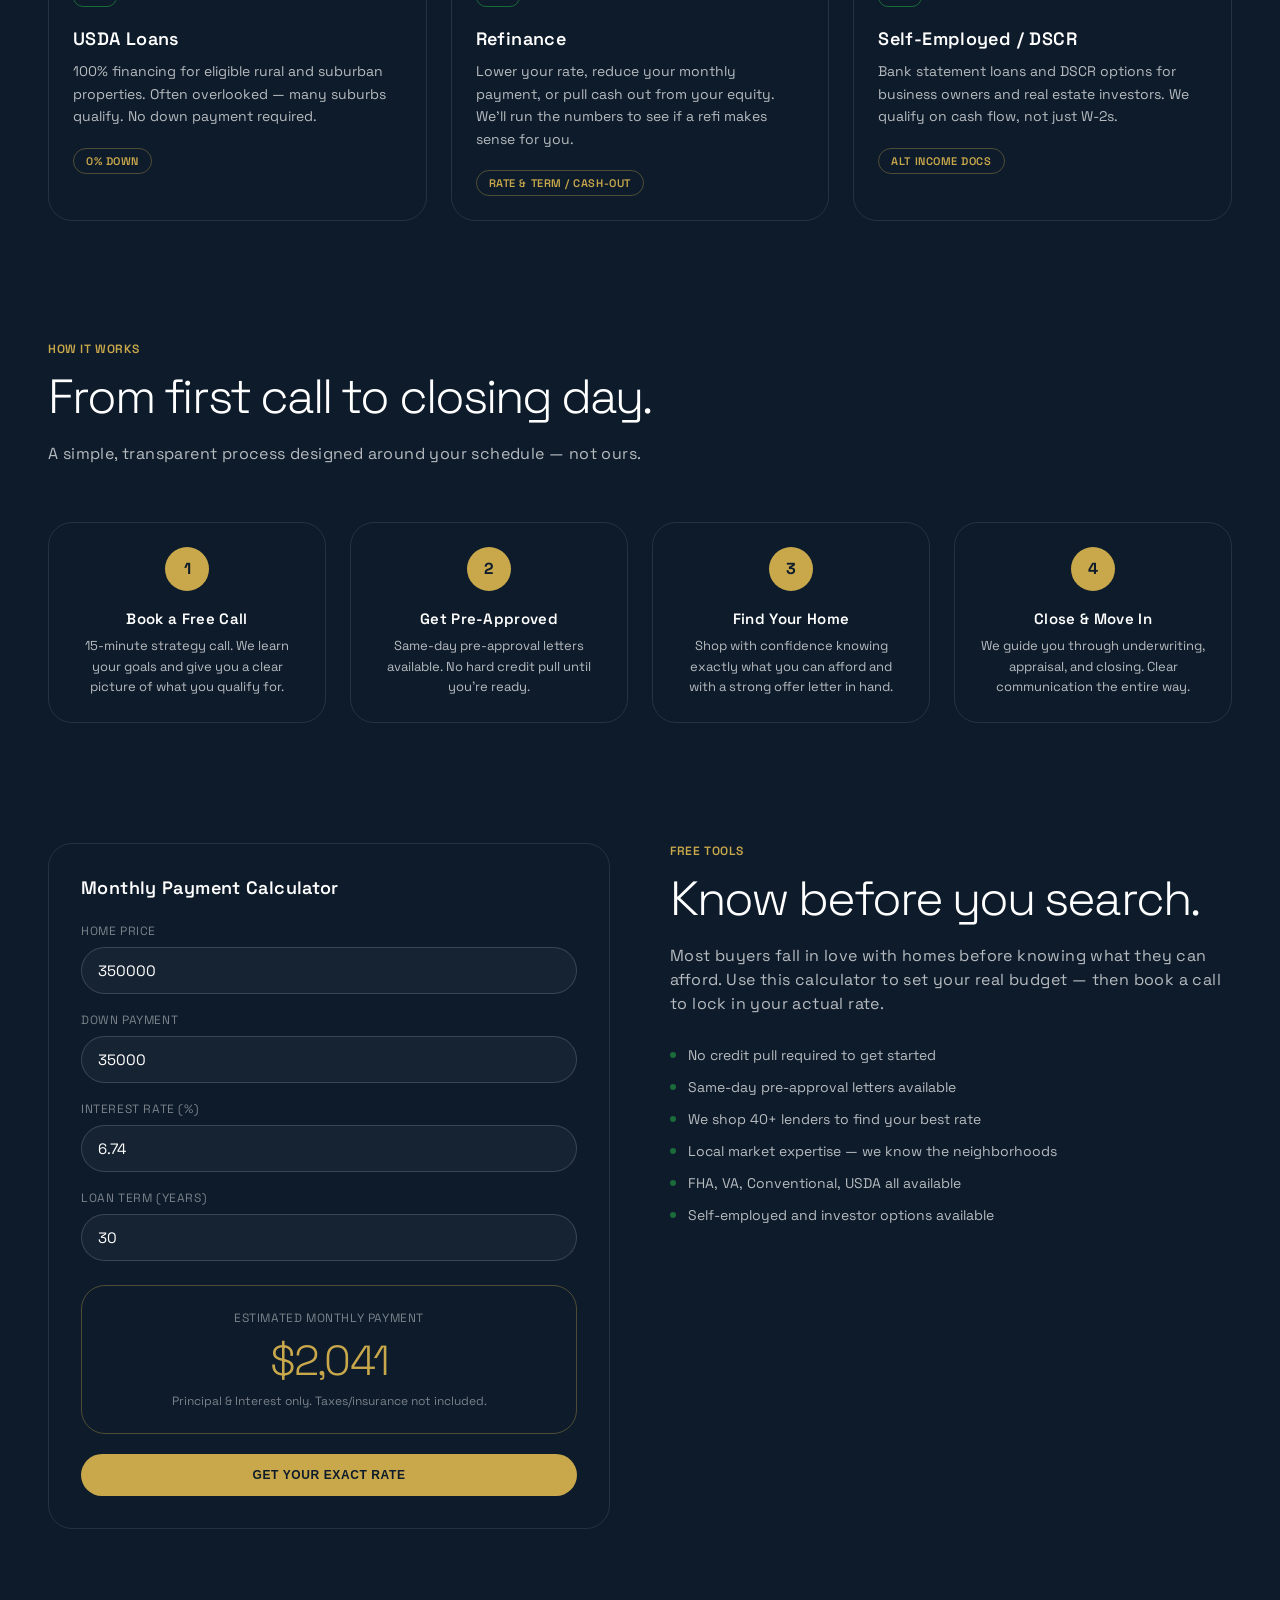
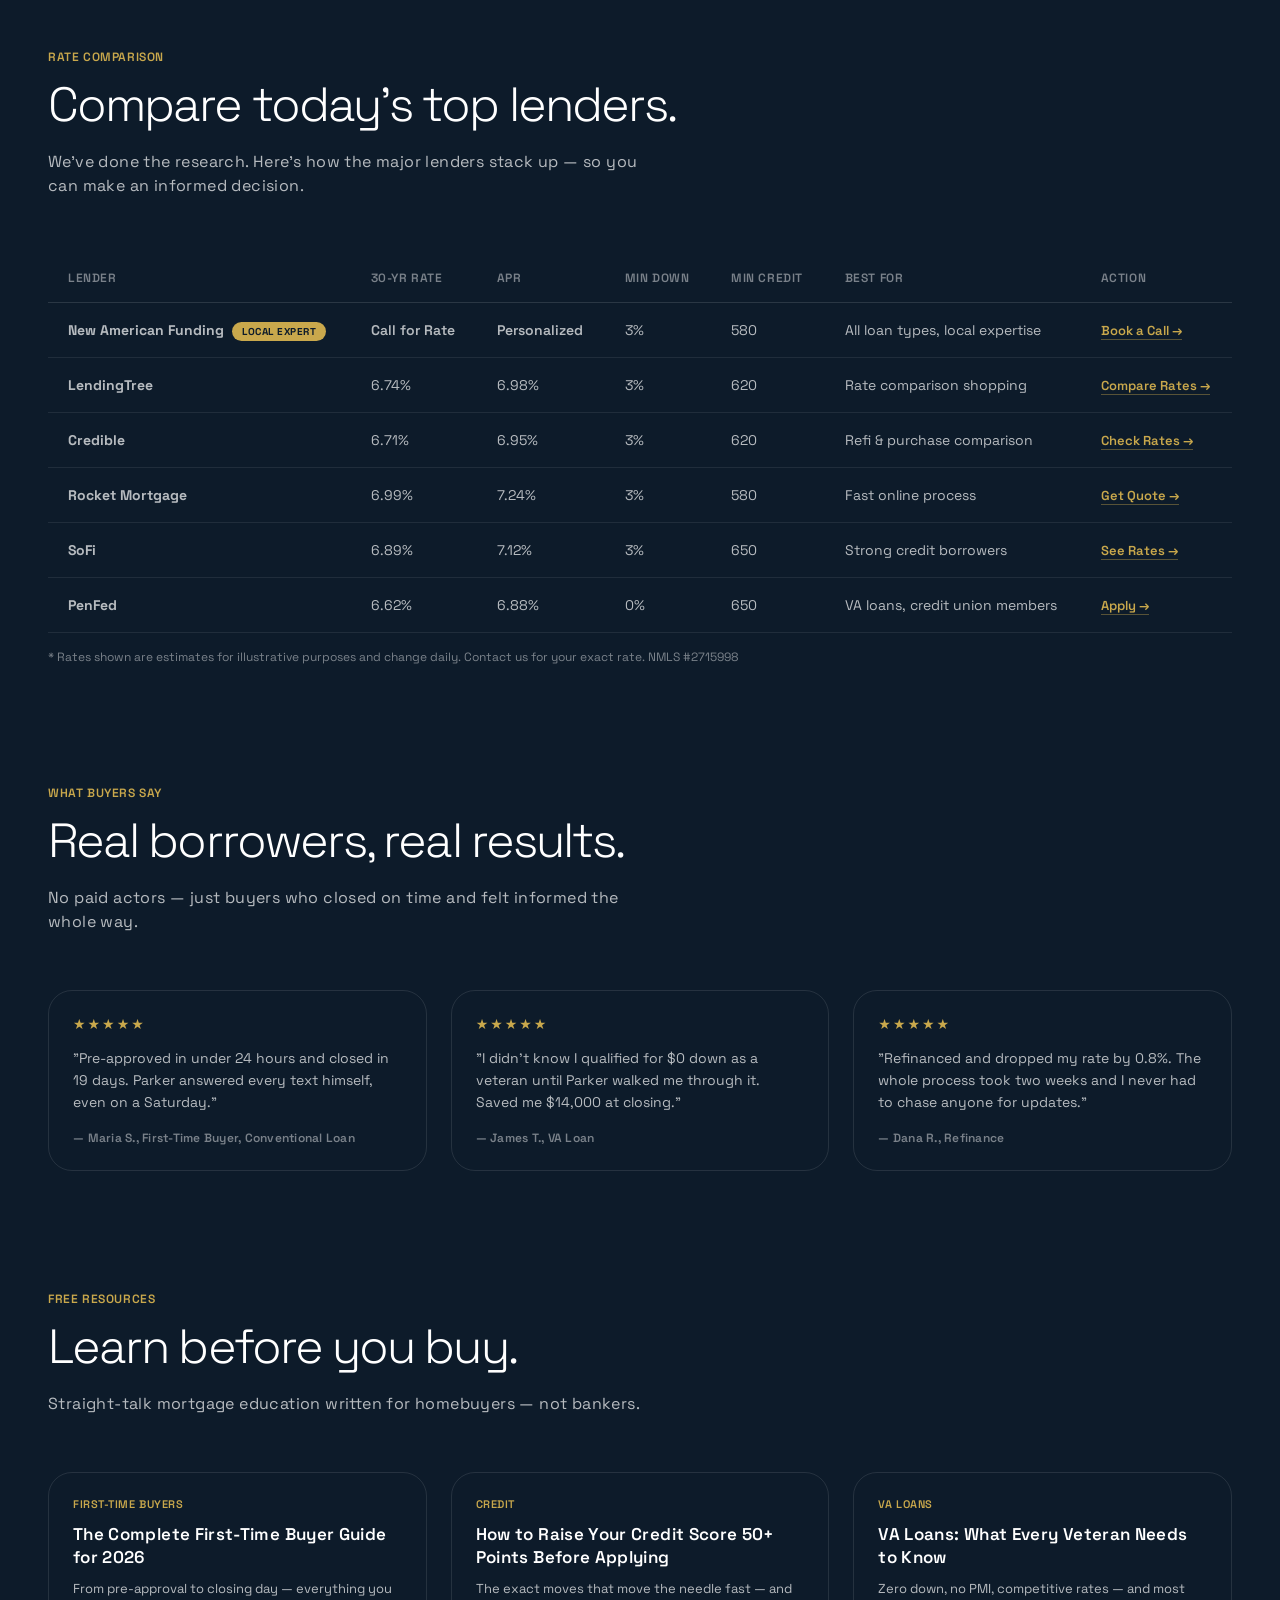
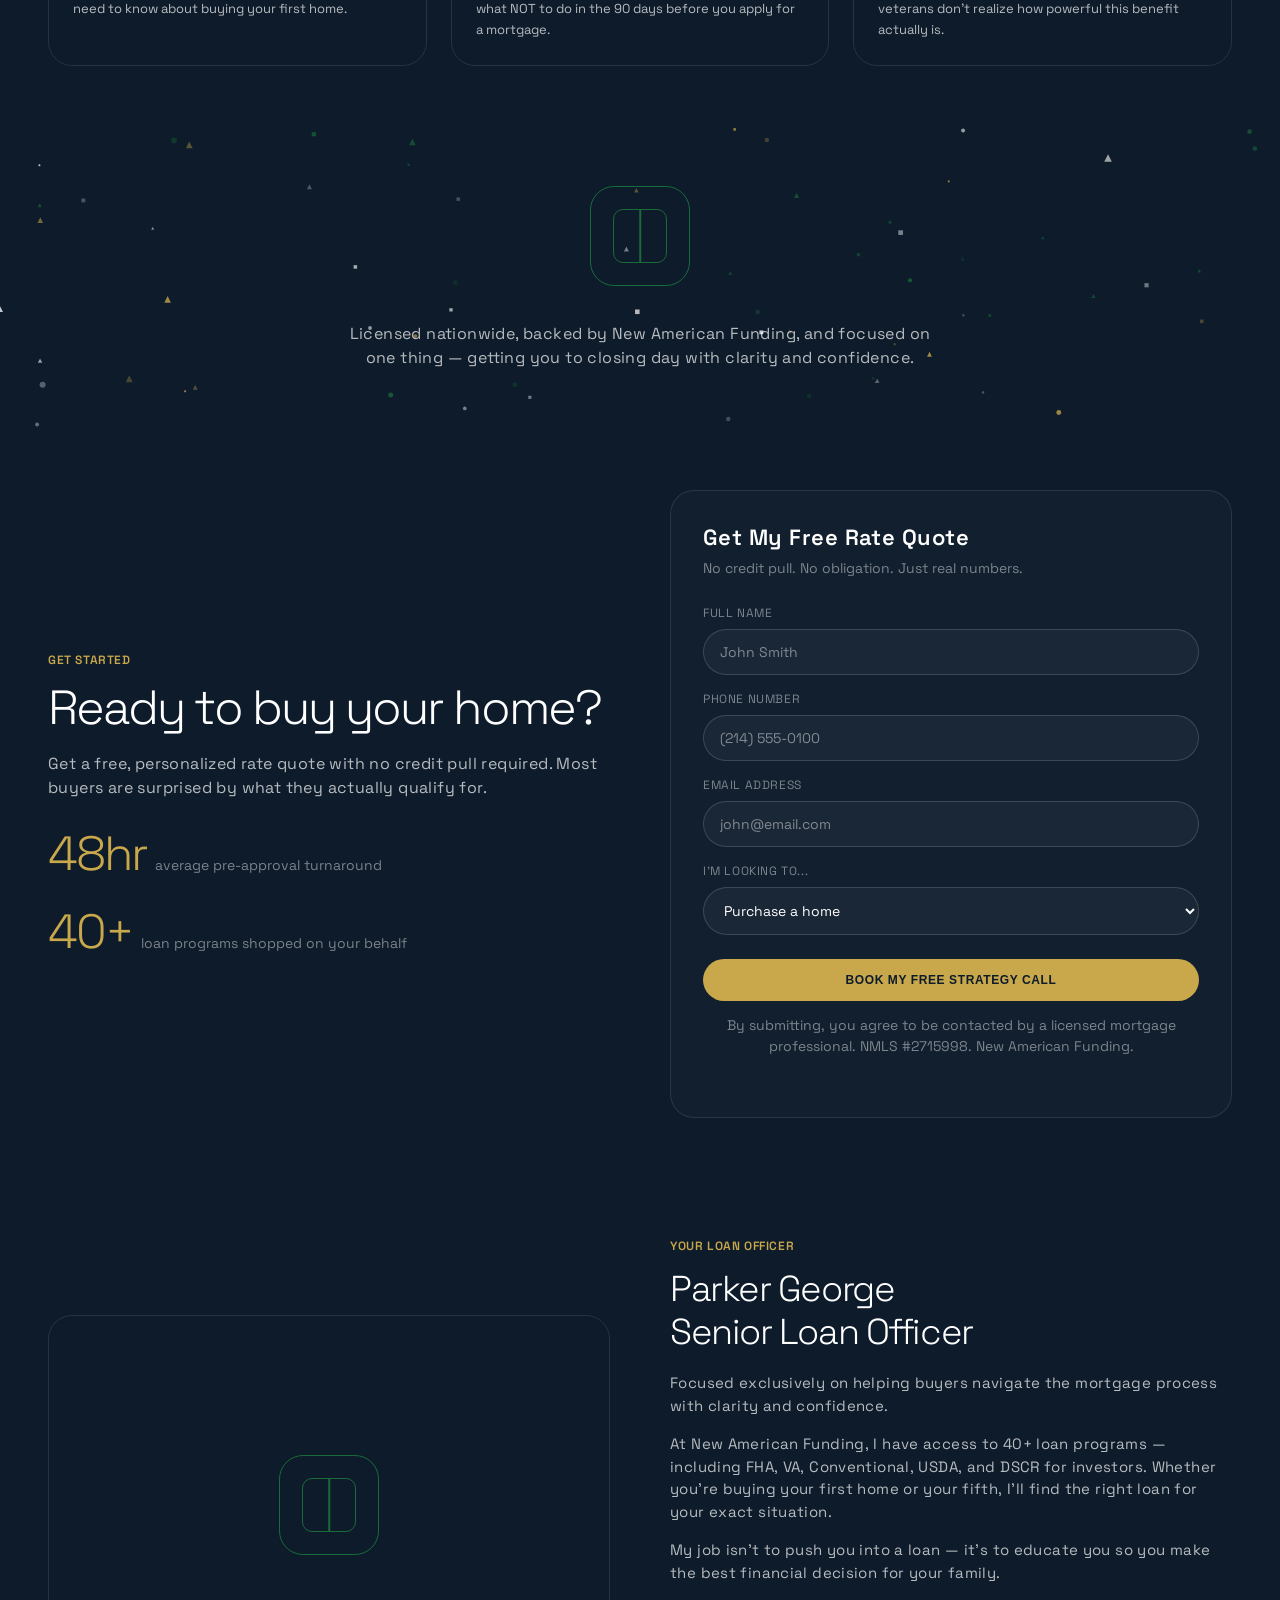
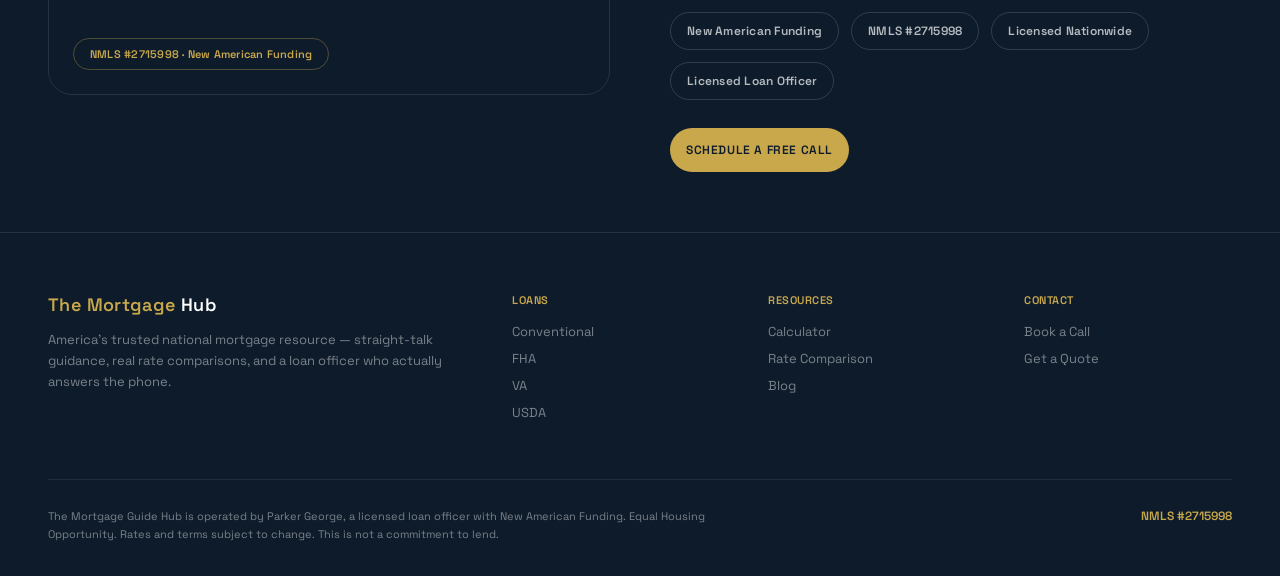
==== commit c1a2b1a9: "Bump logo size to 250px" ====
--- a/dala-style.html
+++ b/dala-style.html
@@ -59,8 +59,8 @@
     color: var(--navy); display: flex; align-items: center; gap: 10px;
   }
   .nav-logo .logo-img {
-    width: 200px; height: 200px; flex-shrink: 0; object-fit: contain;
-    margin: -60px 0;
+    width: 250px; height: 250px; flex-shrink: 0; object-fit: contain;
+    margin: -80px 0;
   }
   .nav-links { display: flex; gap: 36px; align-items: center; }
   .nav-search { position: relative; display: flex; align-items: center; }
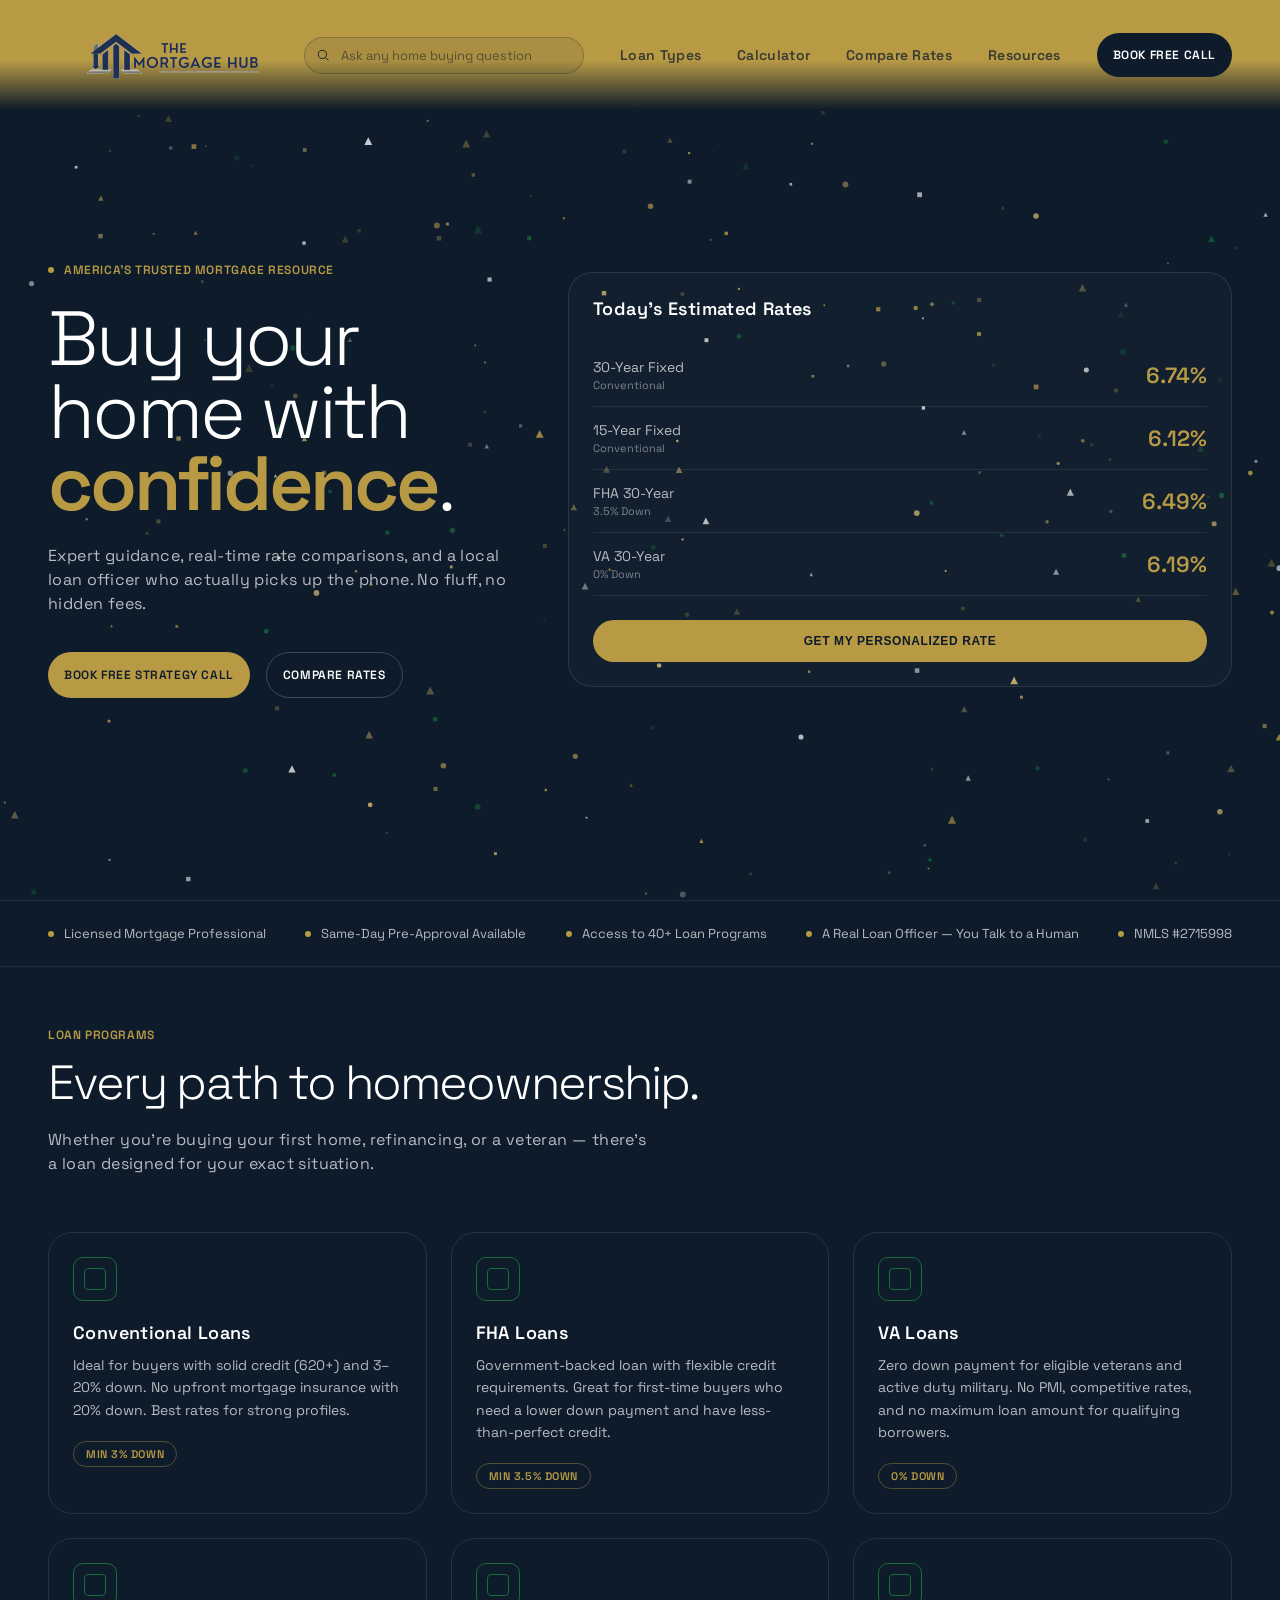
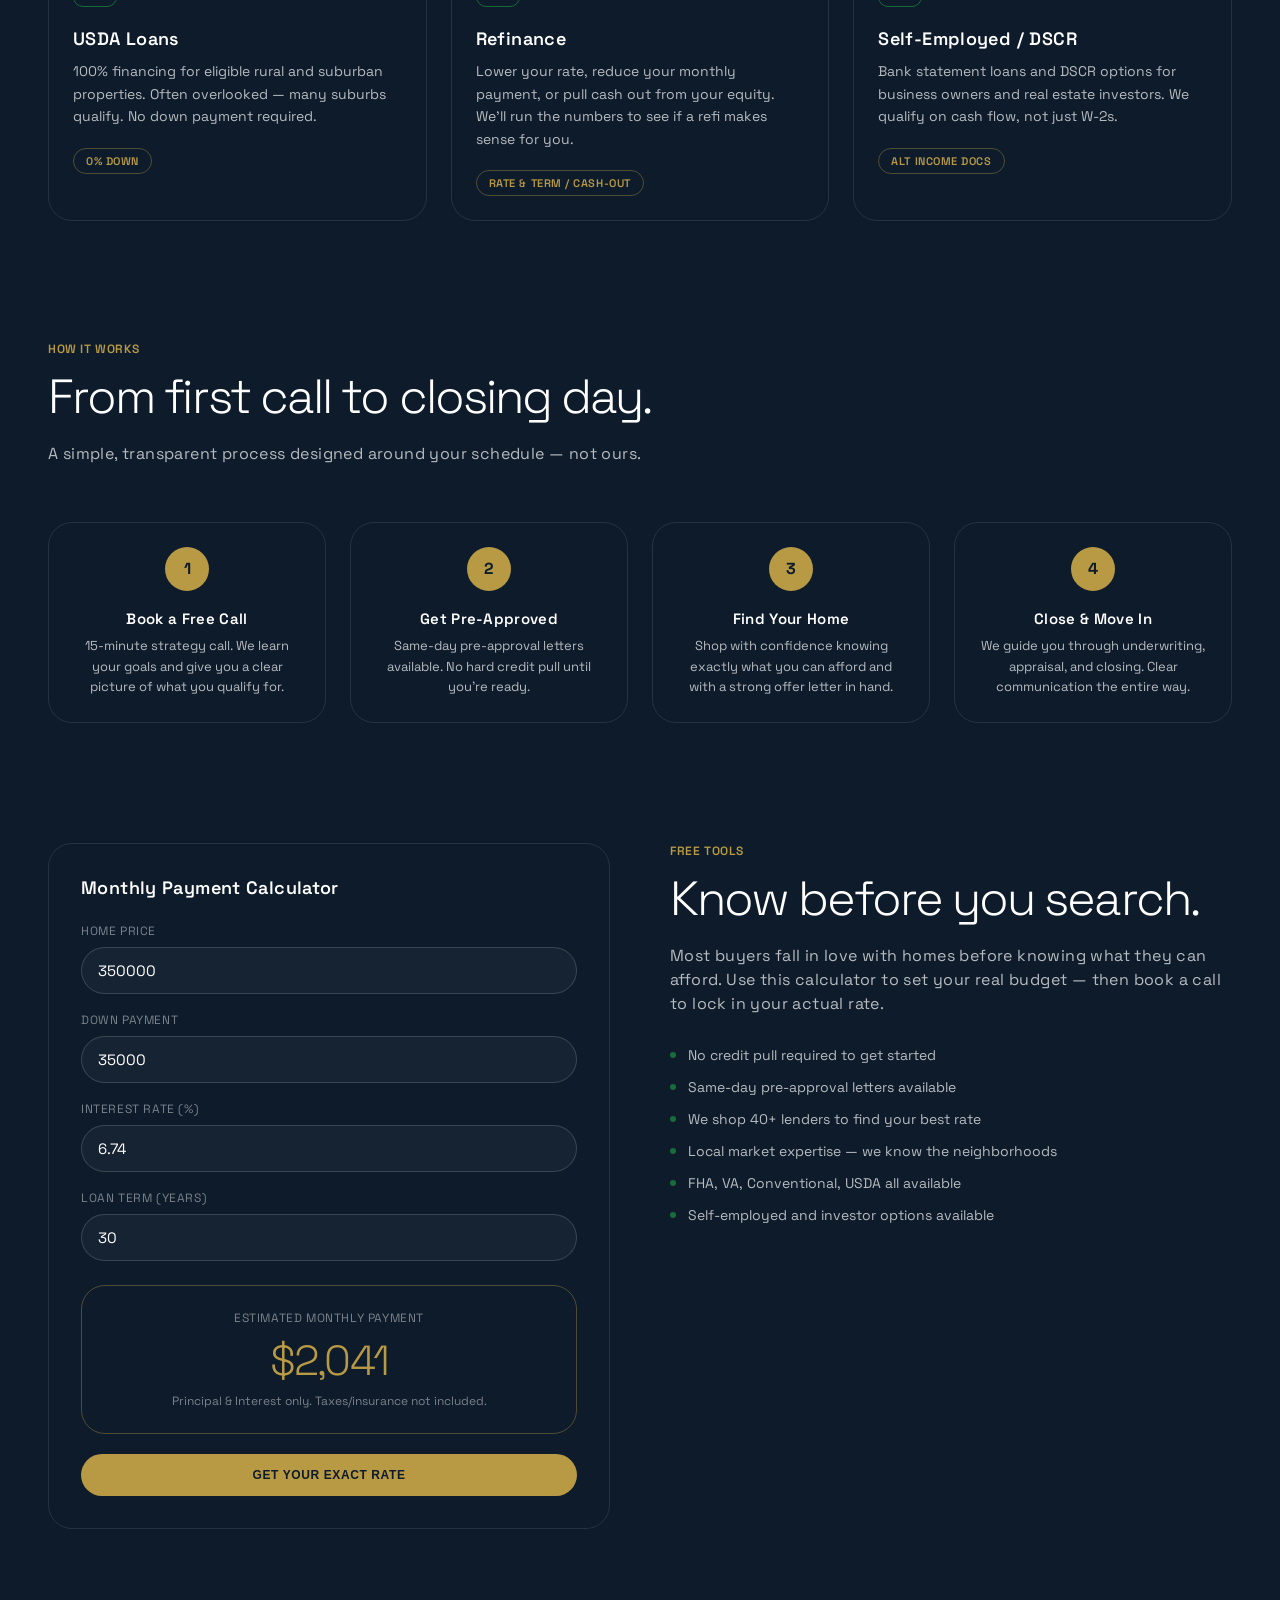
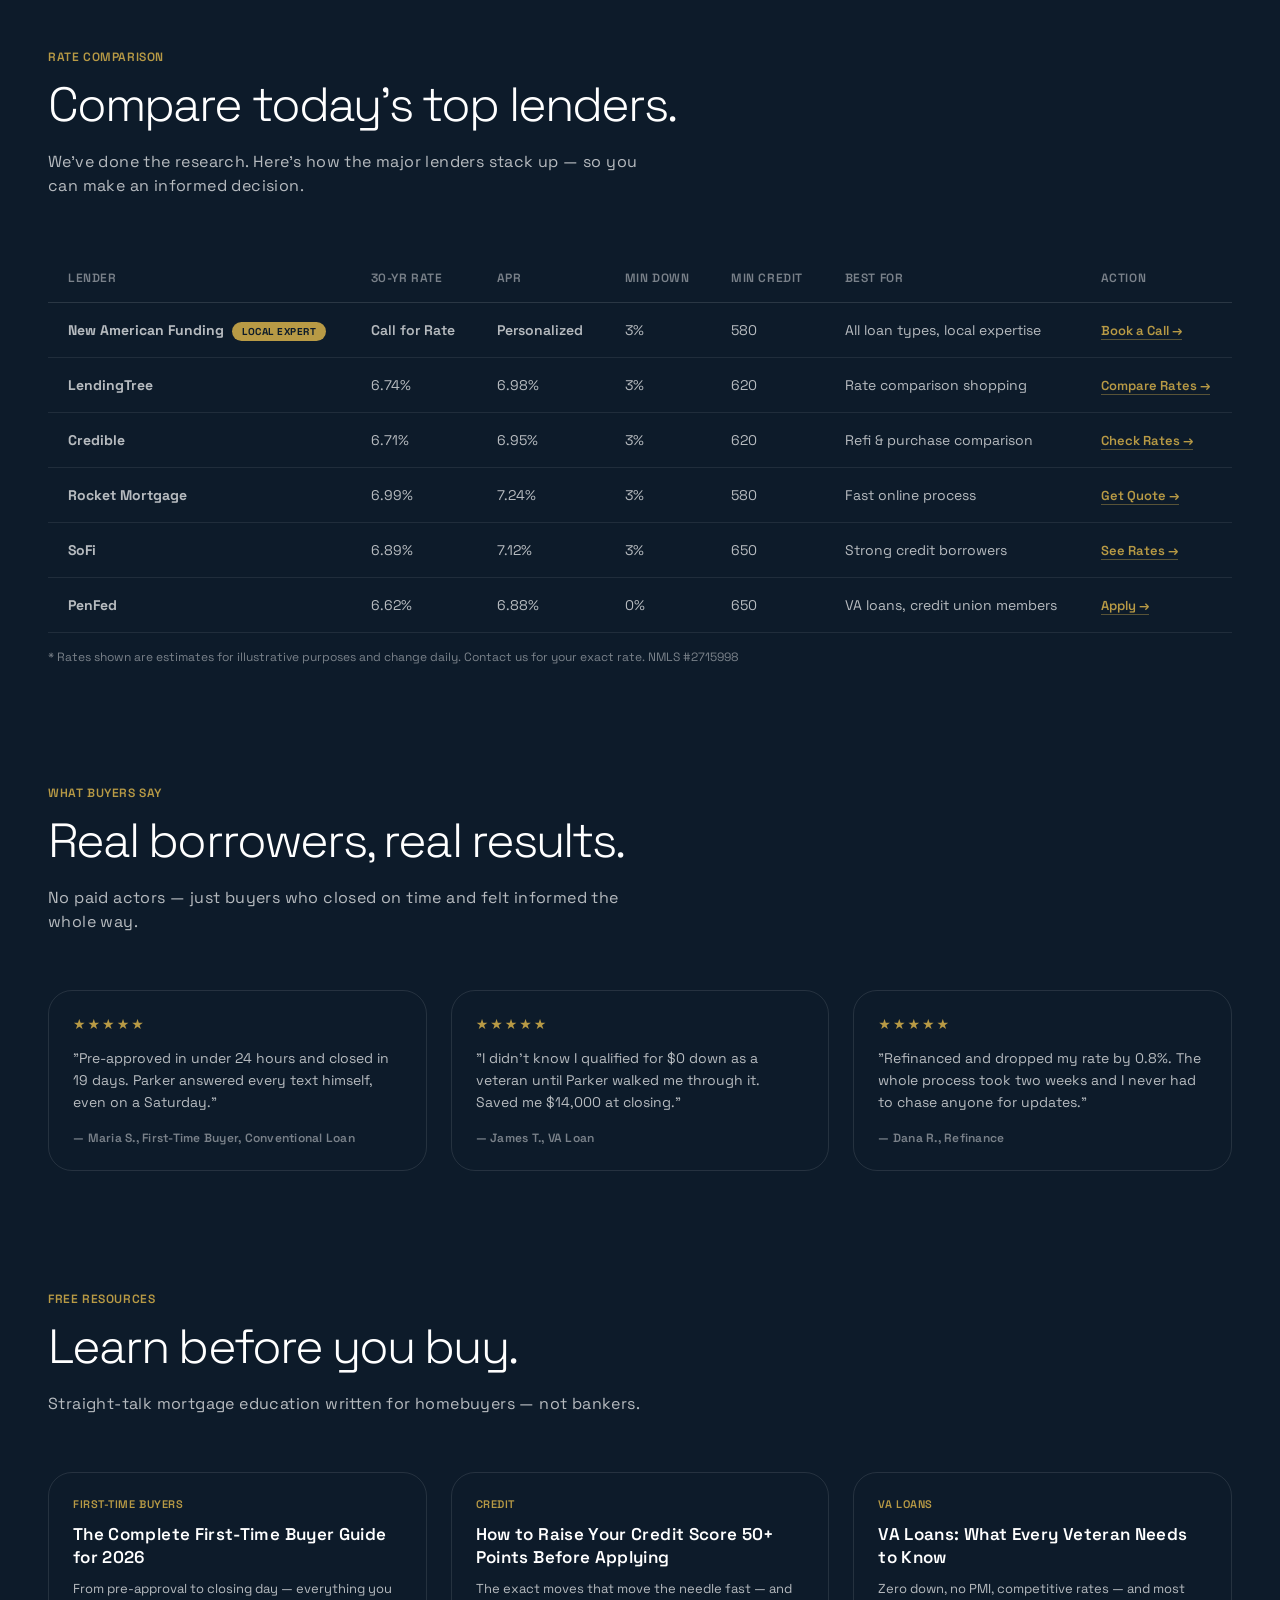
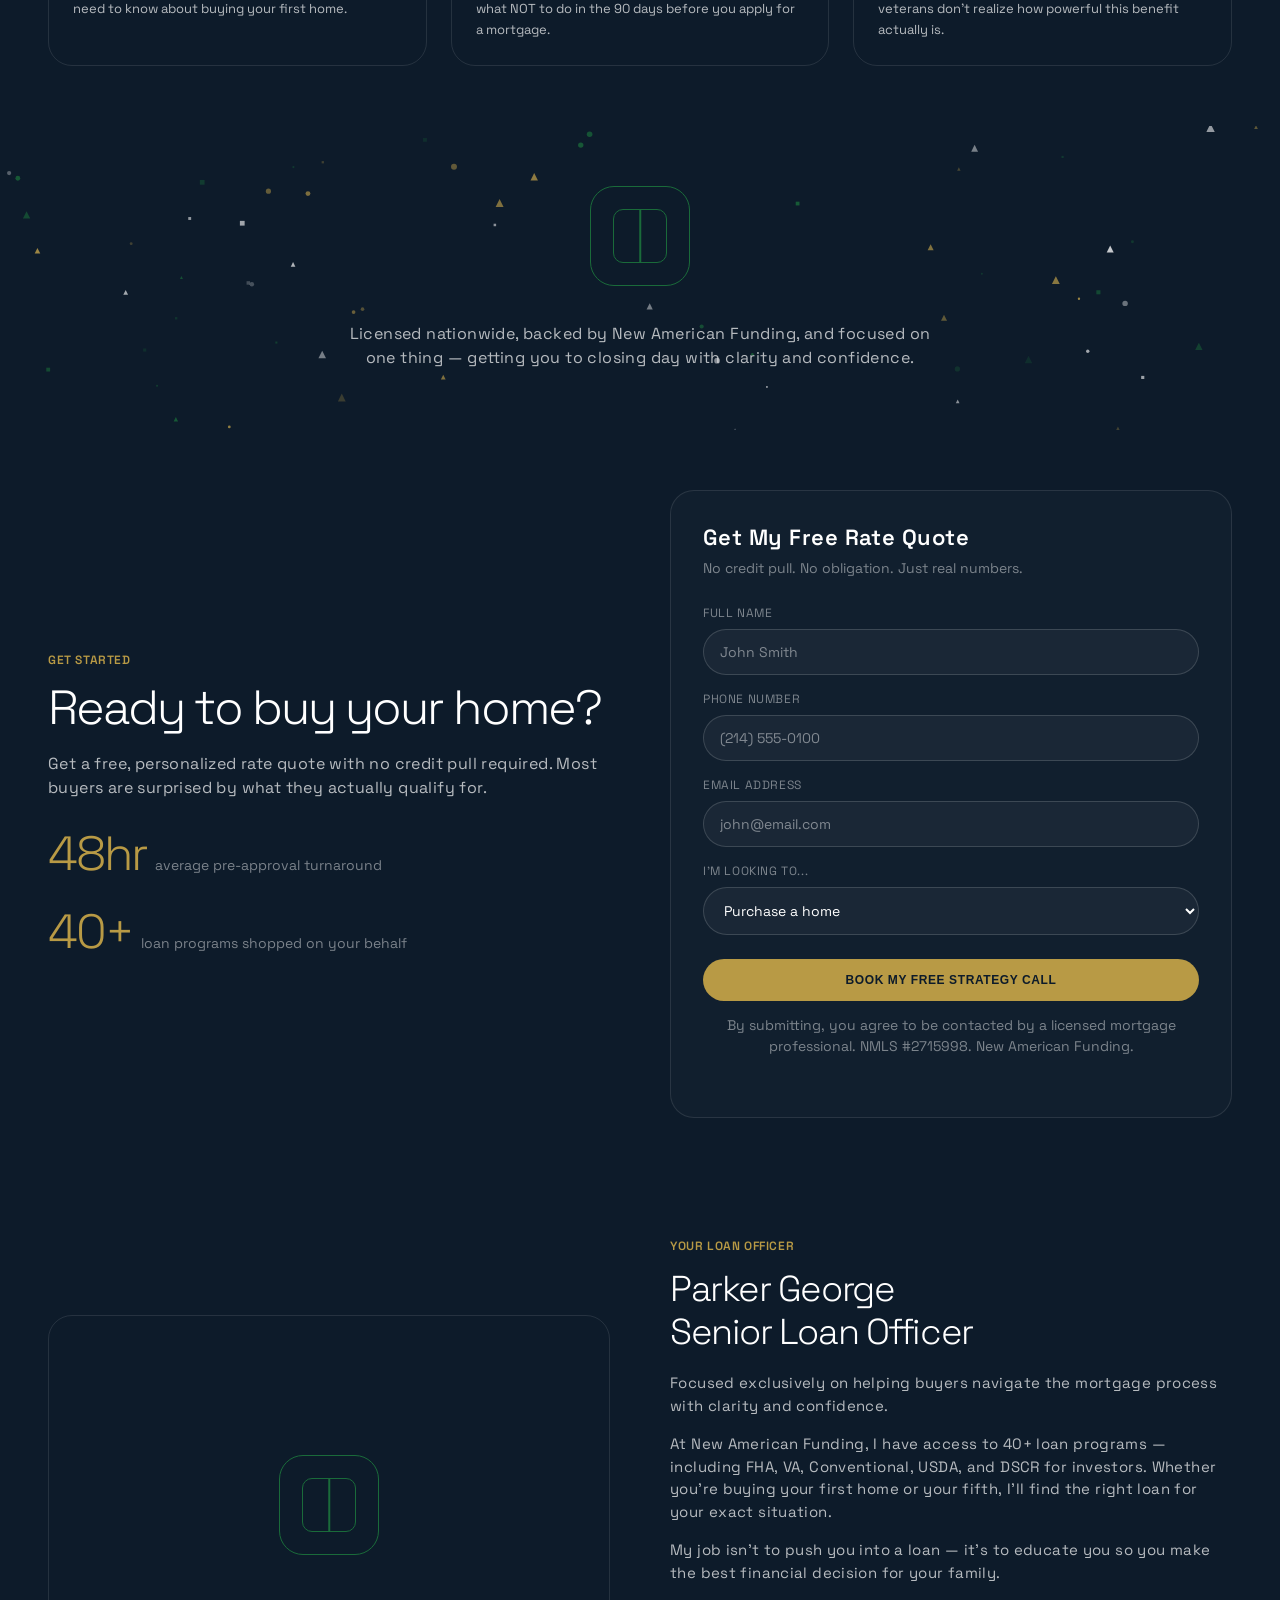
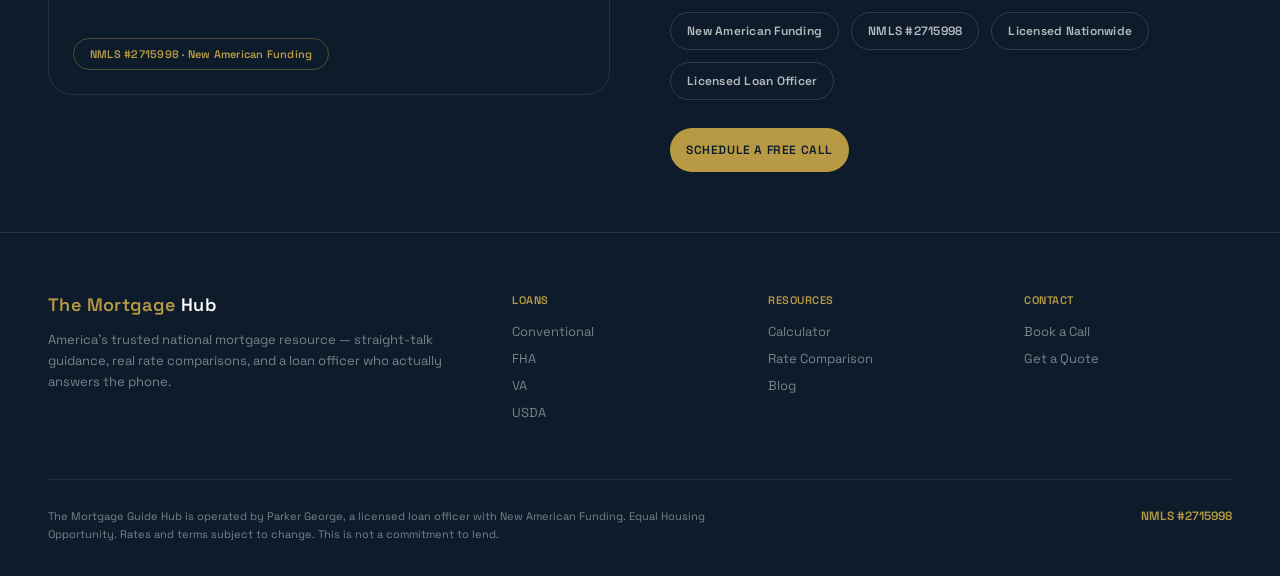
==== commit f7c9fe07: "Dim gold accents slightly and fade nav from gold into navy" ====
--- a/dala-style.html
+++ b/dala-style.html
@@ -9,8 +9,8 @@
   :root {
     /* Brand colors kept identical to original site */
     --navy: #0D1B2A;       /* acts as "Void" */
-    --gold: #C9A84C;        /* acts as "Plum Voltage" — sole action color */
-    --gold-light: #E8C97A;  /* acts as "Amber Spark" */
+    --gold: #B89A45;        /* acts as "Plum Voltage" — sole action color */
+    --gold-light: #D9BC72;  /* acts as "Amber Spark" */
     --cream: #FAF7F2;       /* acts as "Bone" on light surfaces */
     --charcoal: #2C3E50;
     --muted: #6B7A8D;
@@ -52,7 +52,7 @@
     position: fixed; top: 0; left: 0; right: 0; z-index: 100;
     padding: 10px 48px;
     display: flex; justify-content: space-between; align-items: center;
-    background: var(--gold);
+    background: linear-gradient(to bottom, var(--gold) 0%, var(--gold) 55%, var(--navy) 100%);
   }
   .nav-logo {
     font-weight: 600; font-size: 18px; letter-spacing: 0.021em;
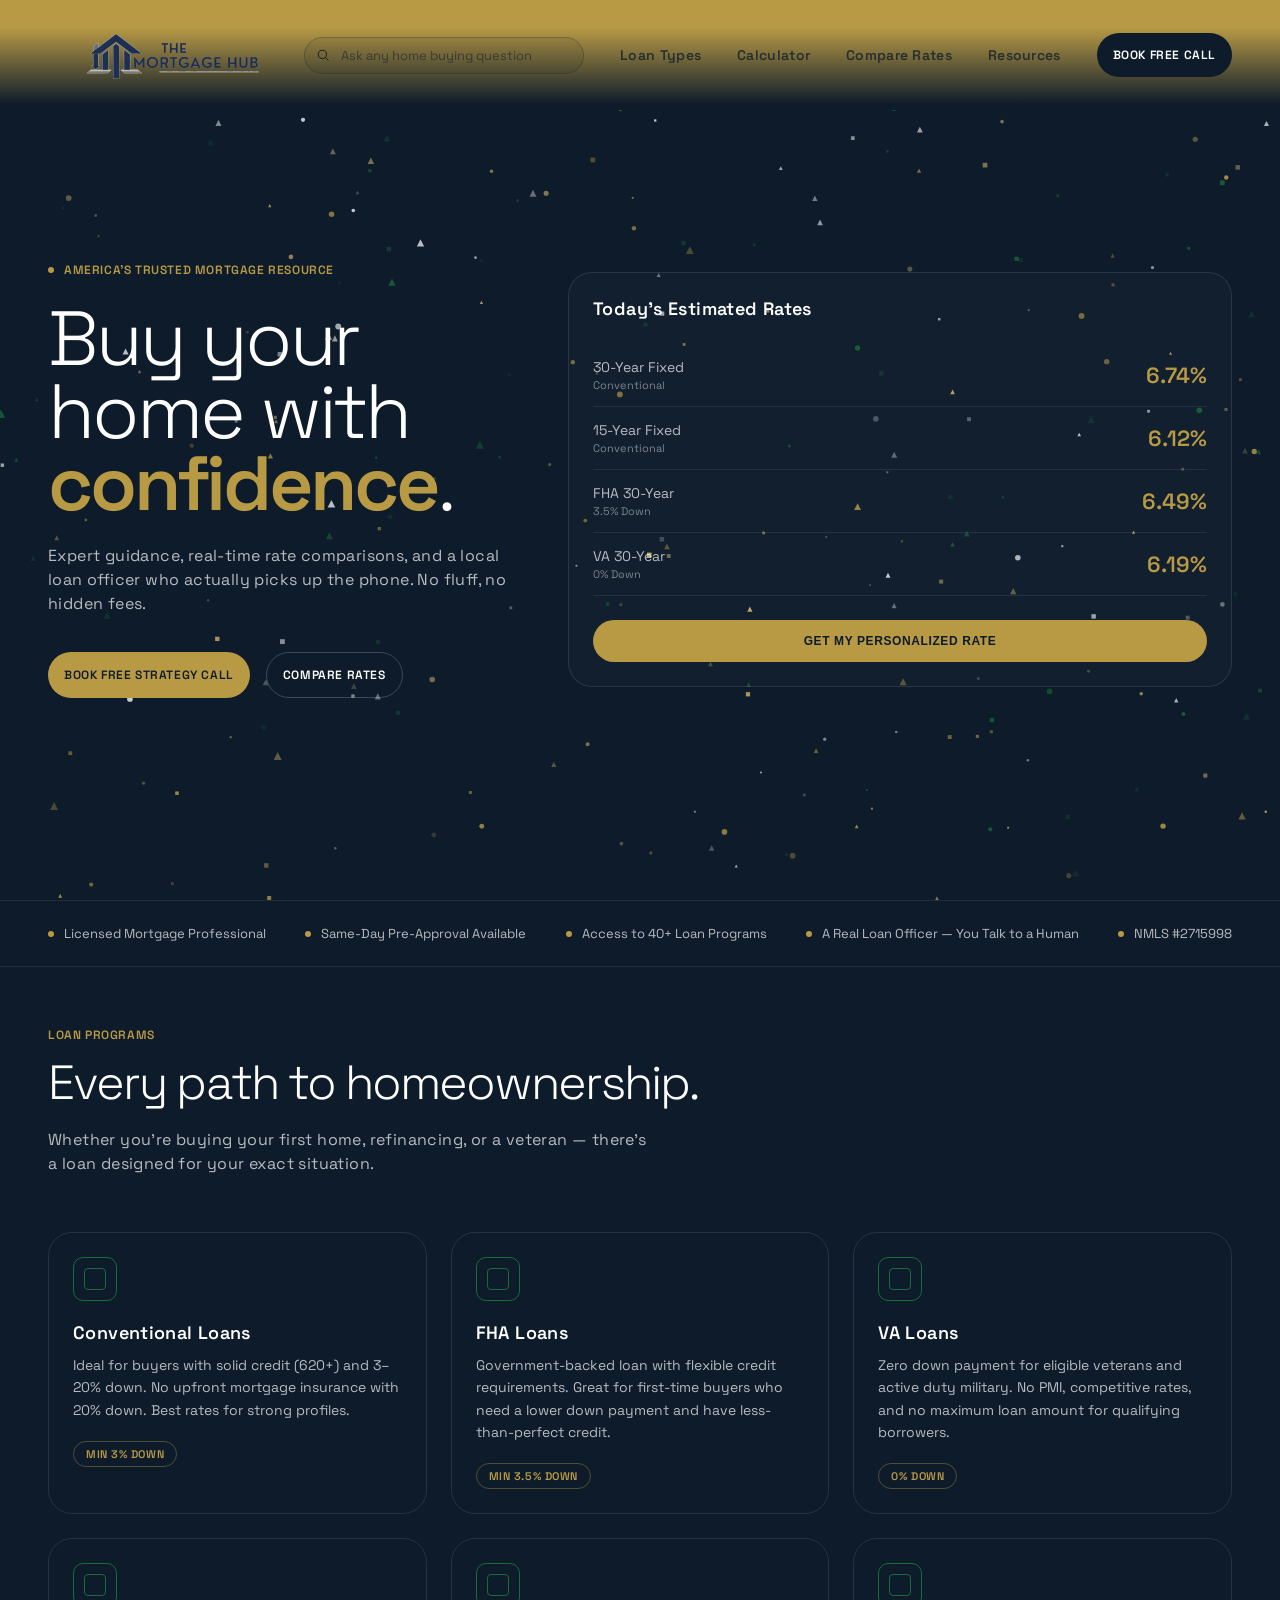
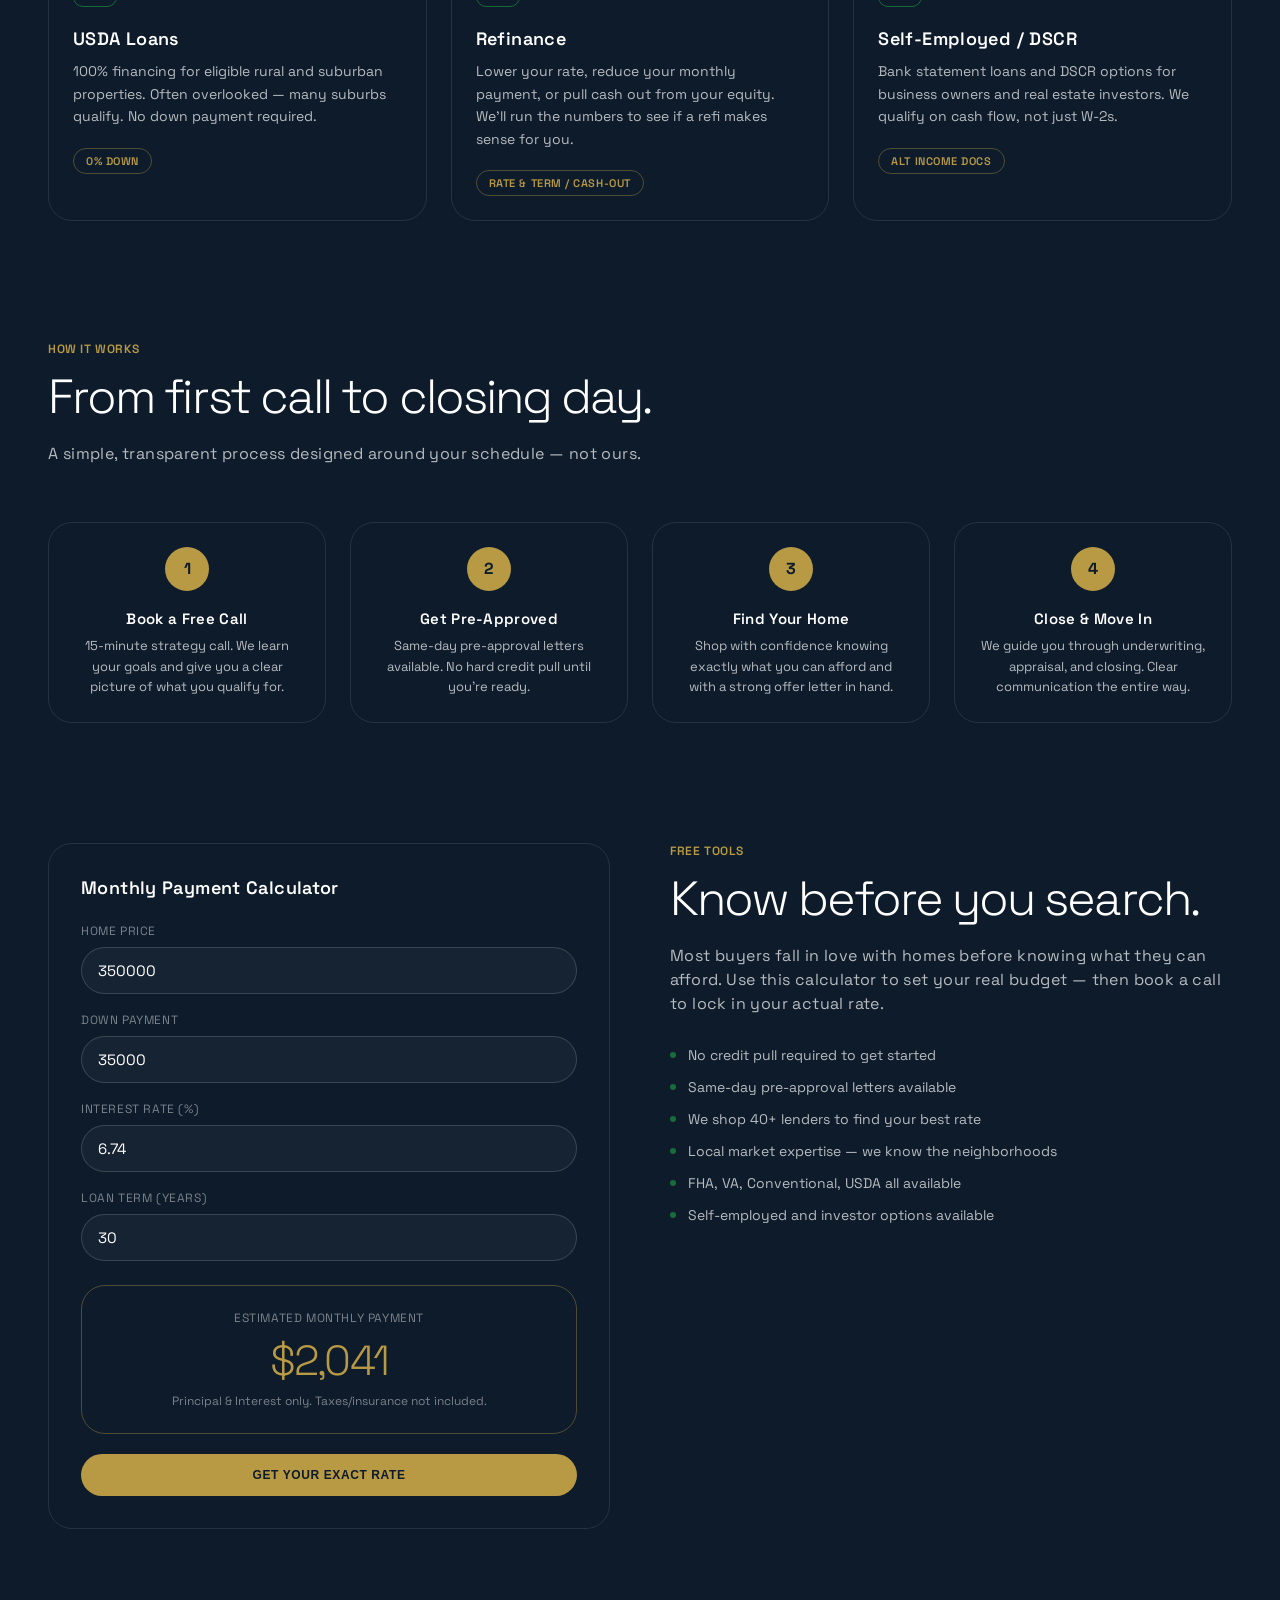
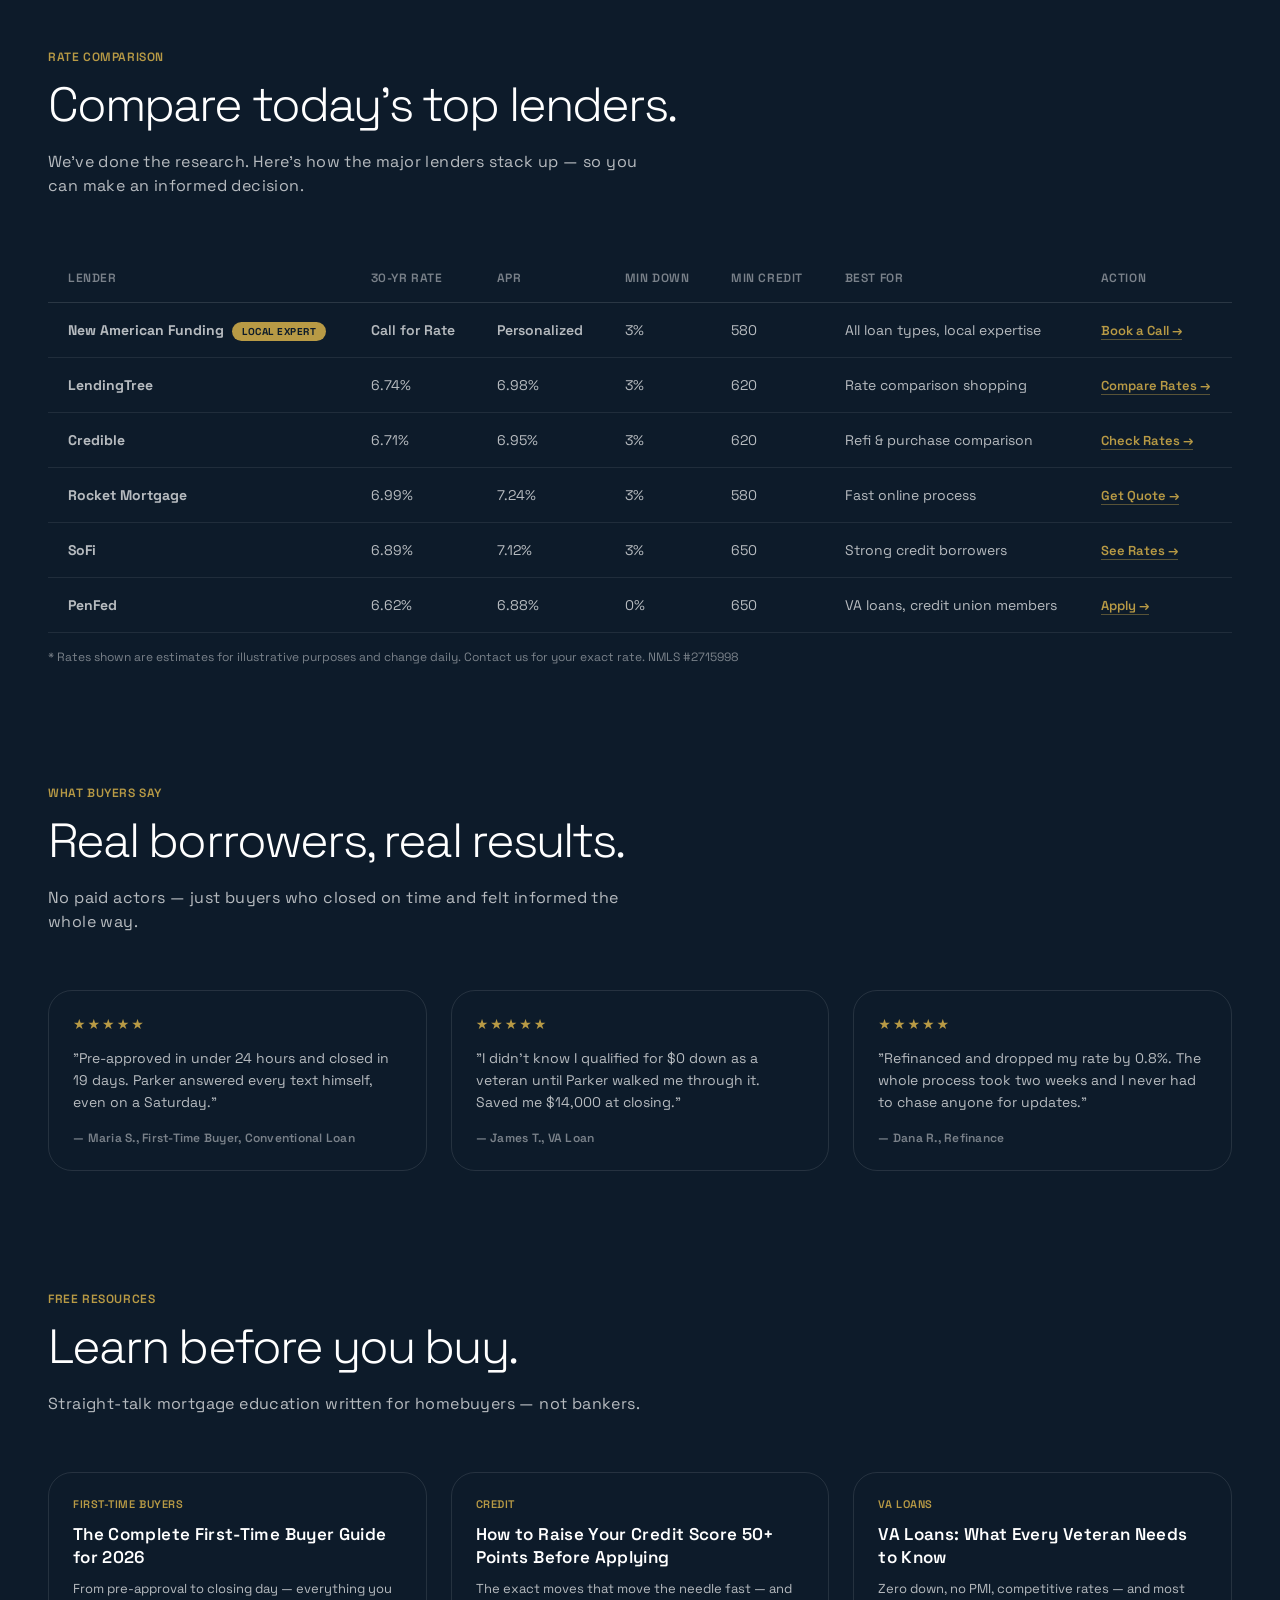
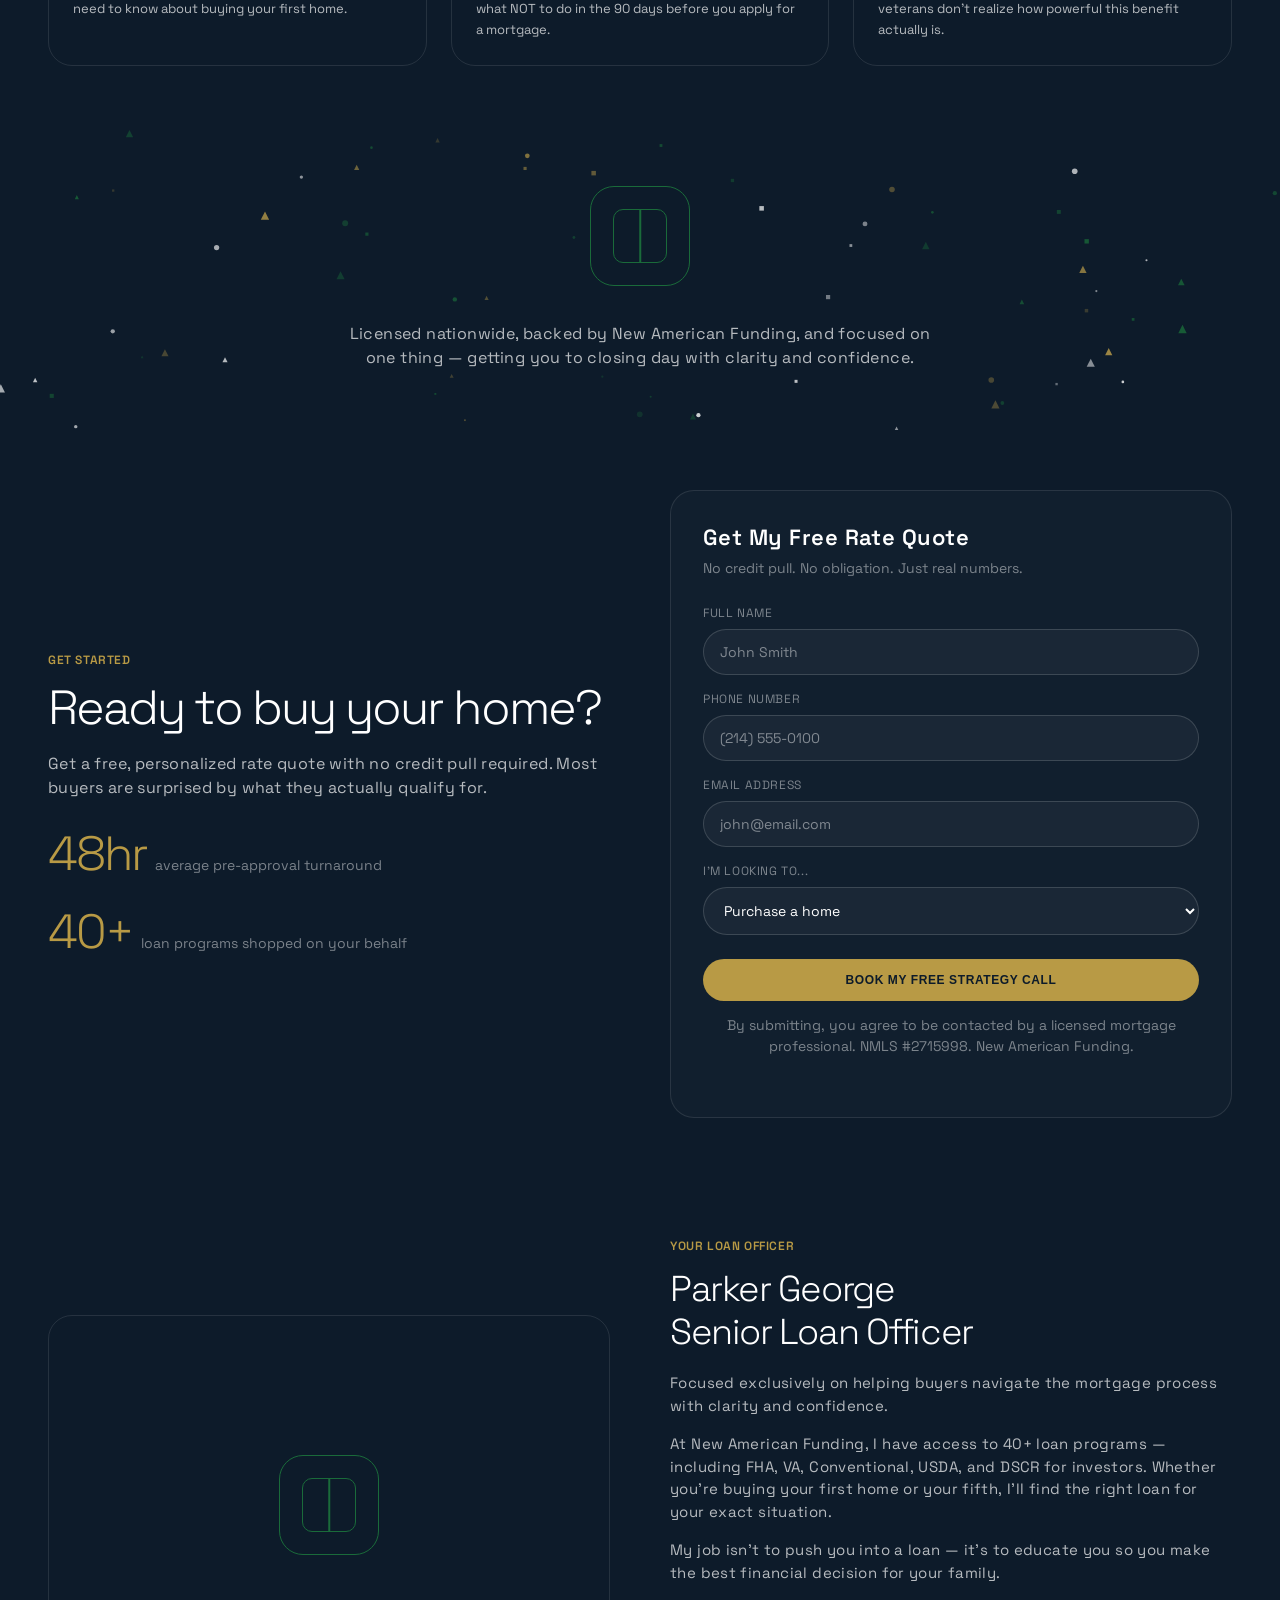
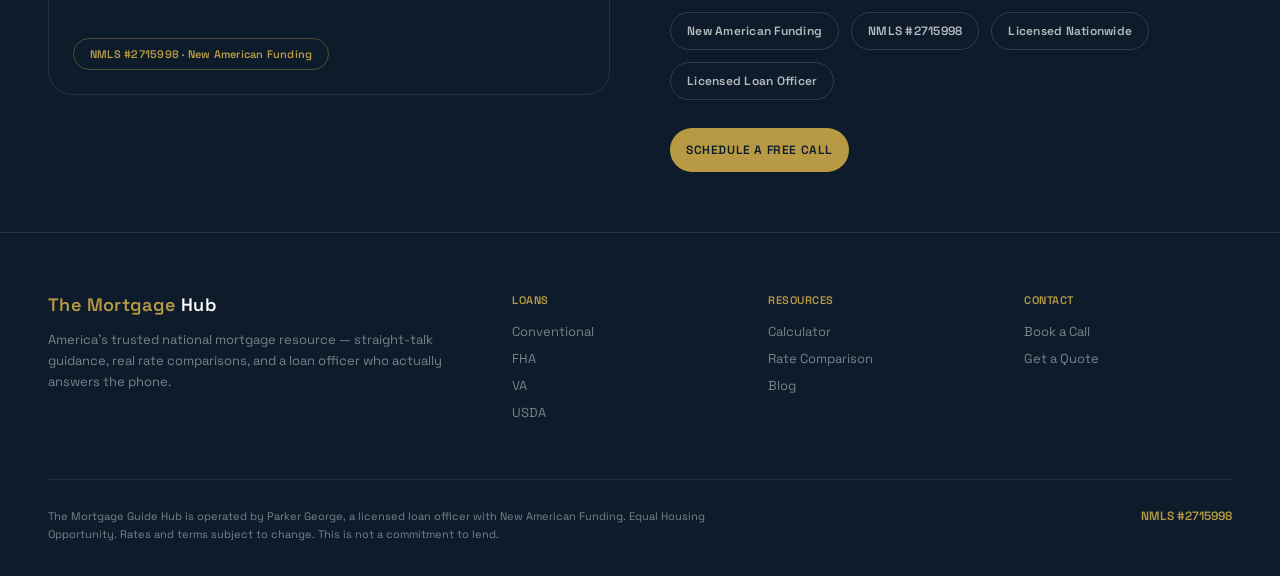
==== commit 5839592c: "Smooth nav gold-to-navy fade" ====
--- a/dala-style.html
+++ b/dala-style.html
@@ -52,7 +52,7 @@
     position: fixed; top: 0; left: 0; right: 0; z-index: 100;
     padding: 10px 48px;
     display: flex; justify-content: space-between; align-items: center;
-    background: linear-gradient(to bottom, var(--gold) 0%, var(--gold) 55%, var(--navy) 100%);
+    background: linear-gradient(to bottom, var(--gold) 0%, var(--gold) 25%, var(--navy) 95%);
   }
   .nav-logo {
     font-weight: 600; font-size: 18px; letter-spacing: 0.021em;
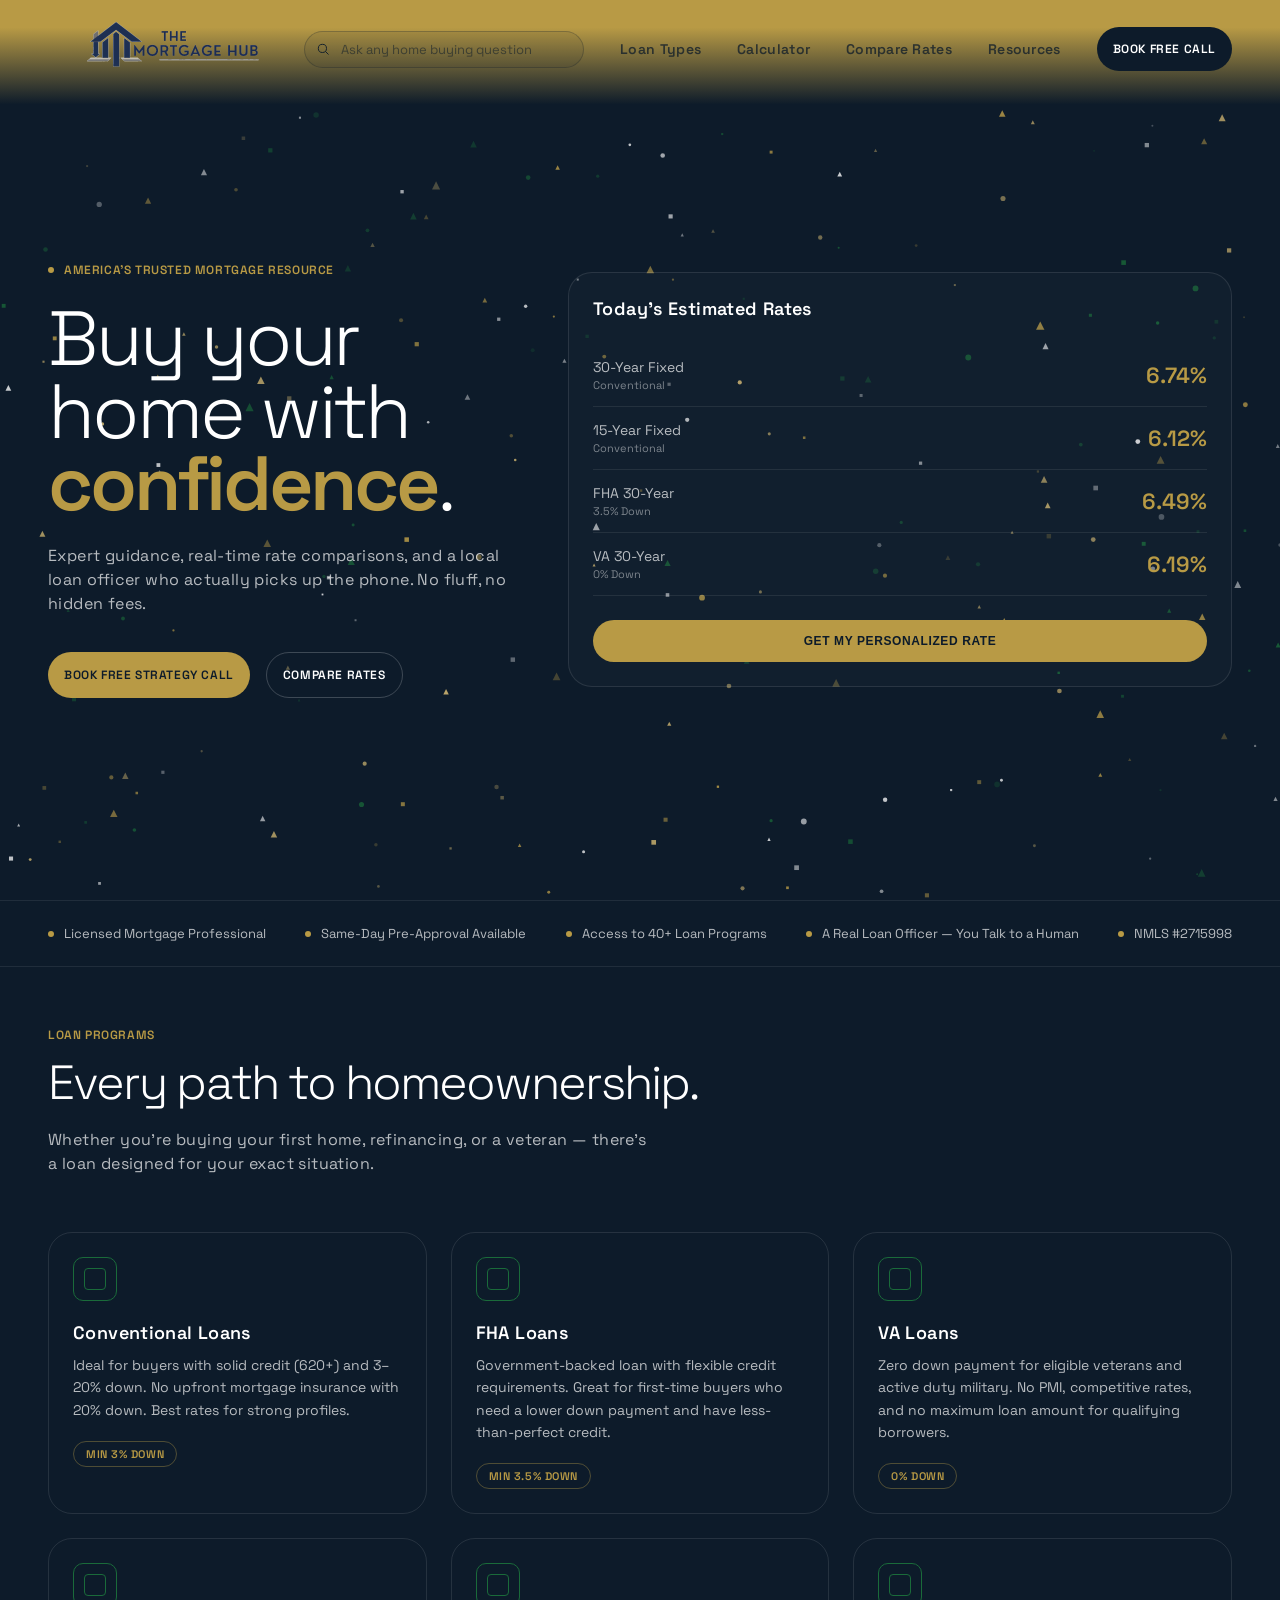
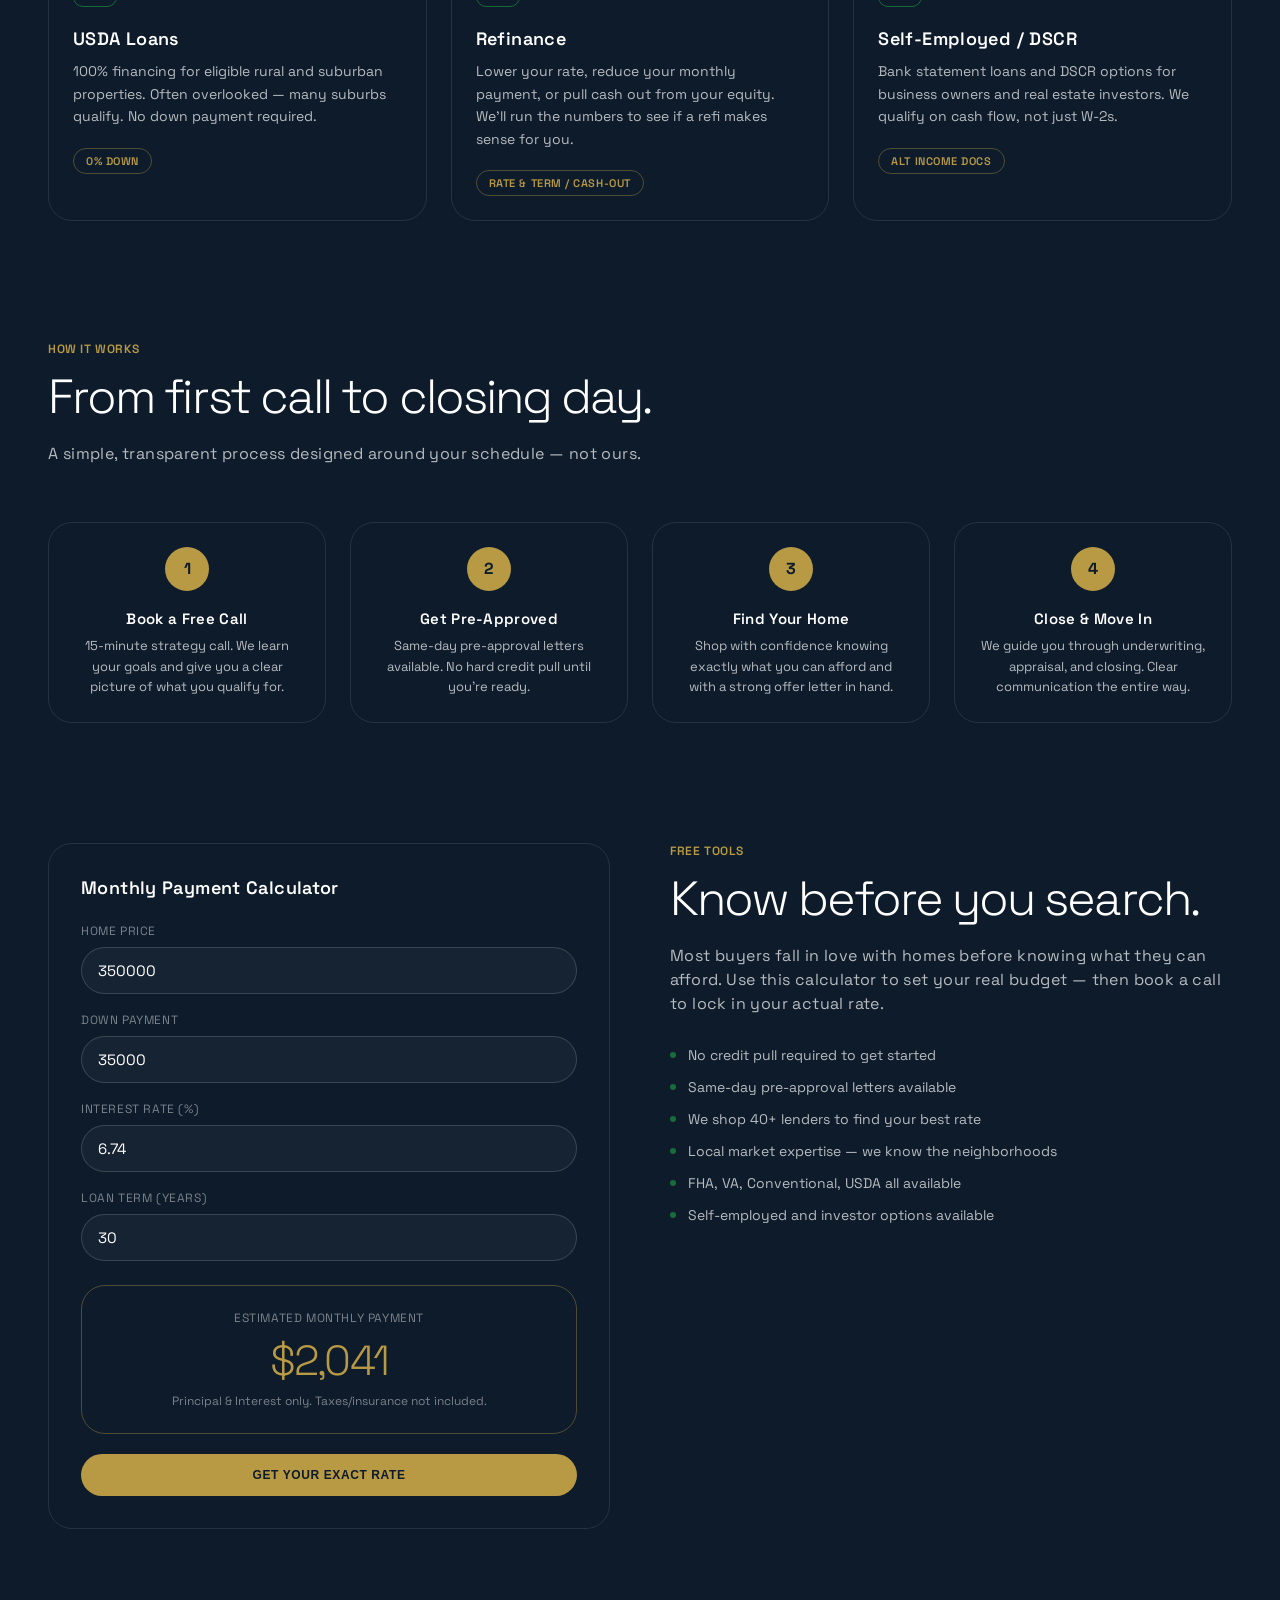
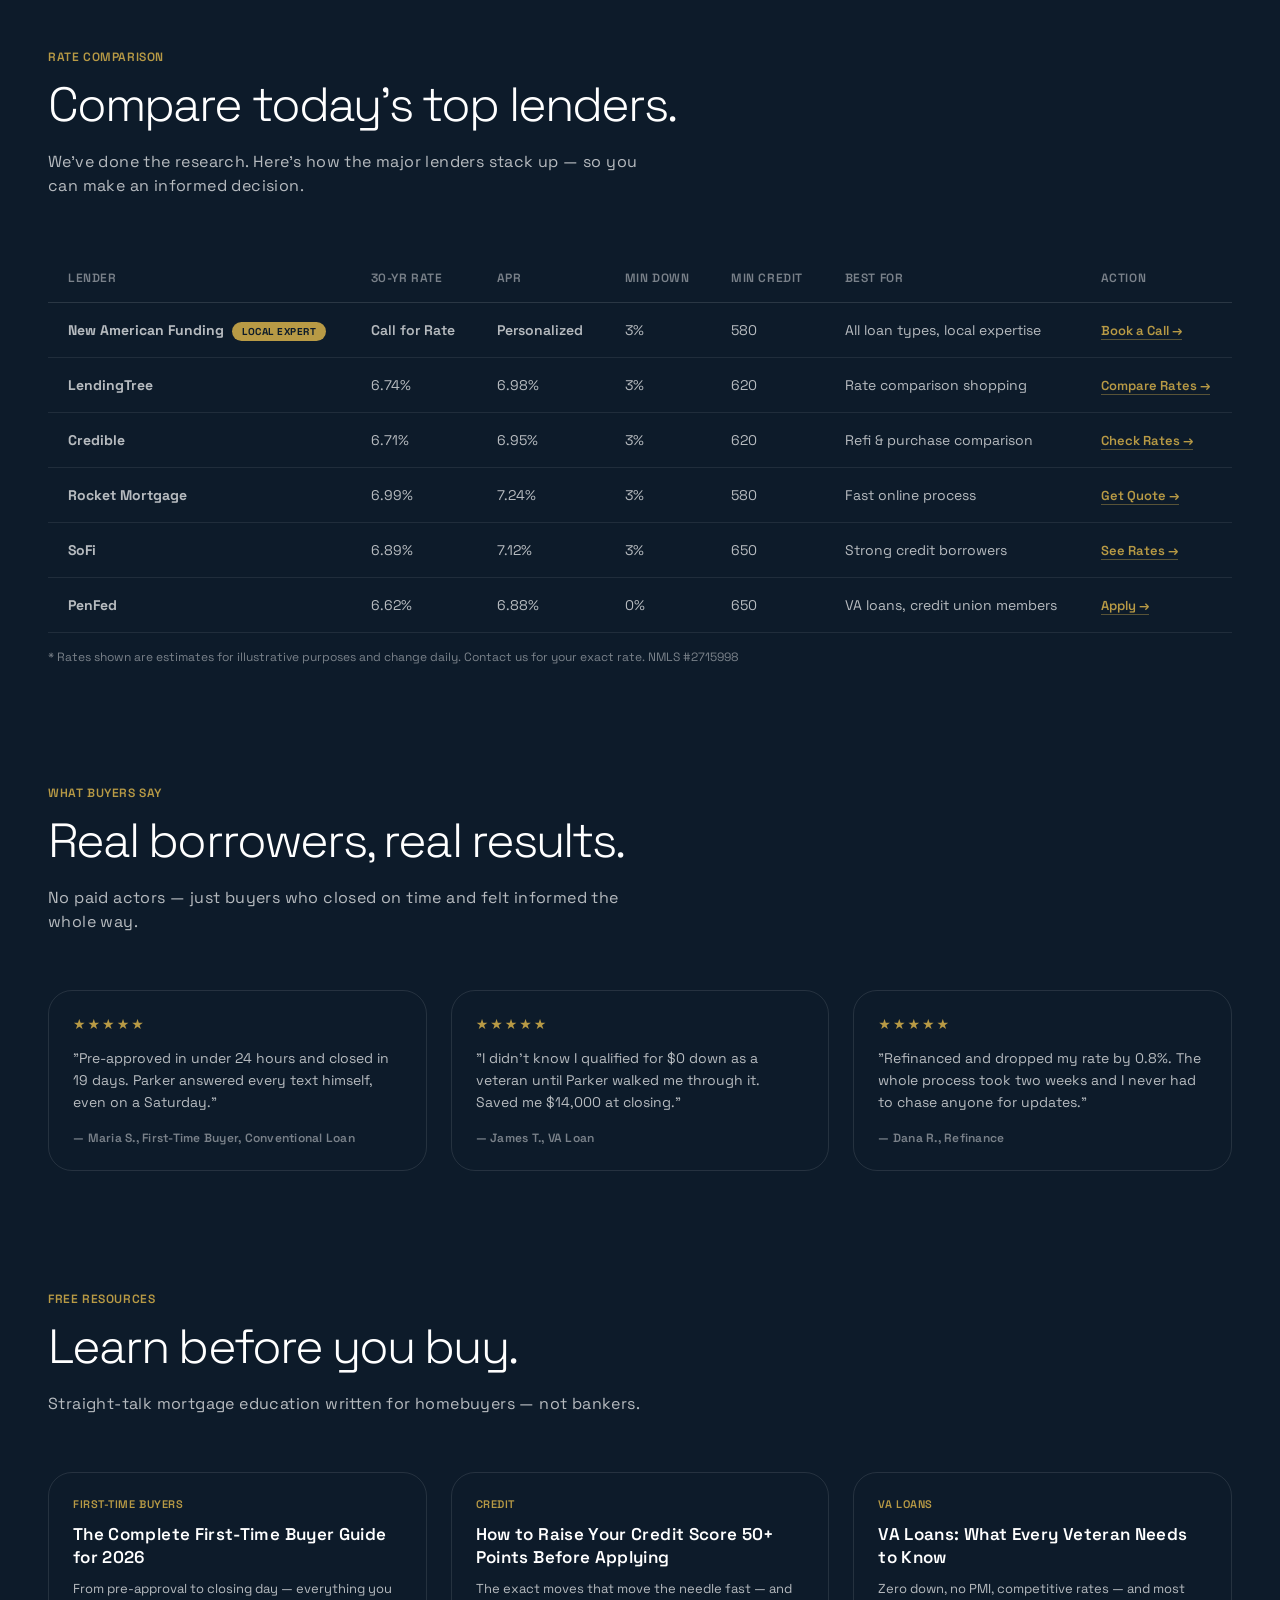
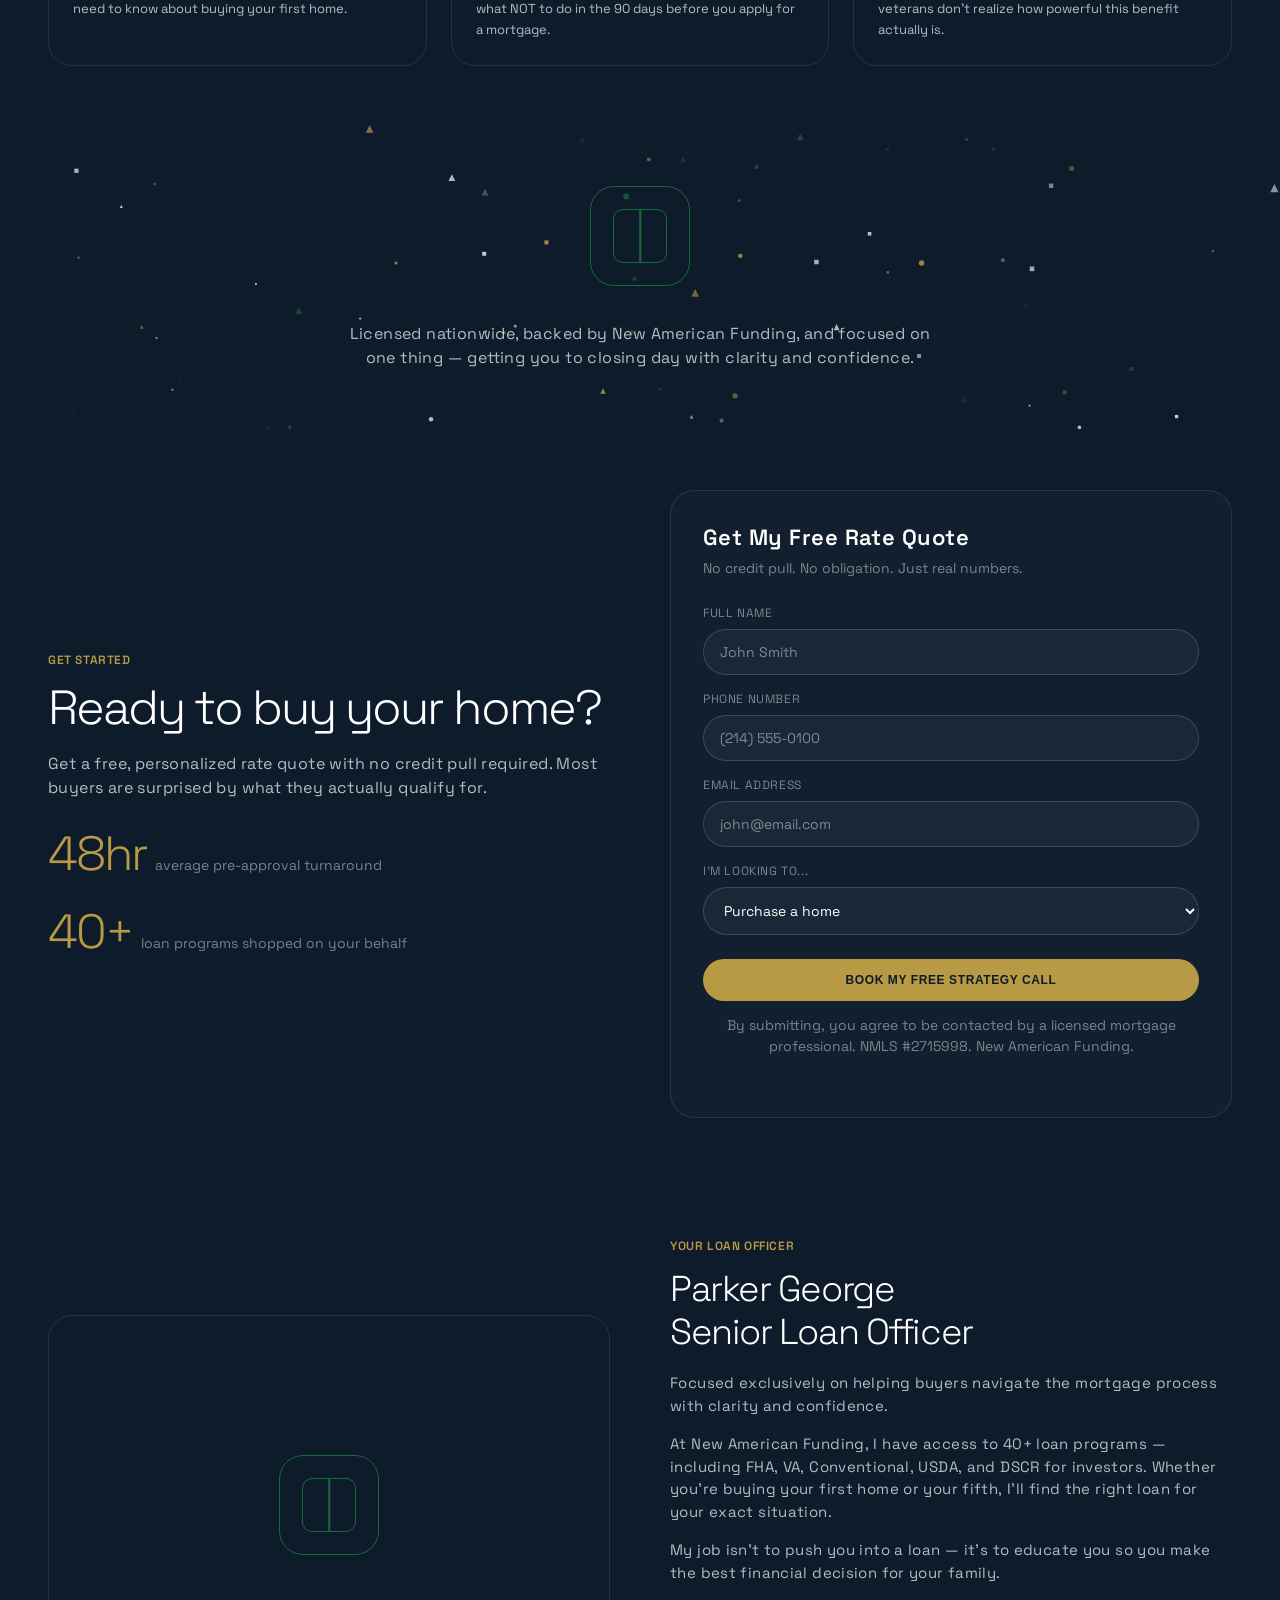
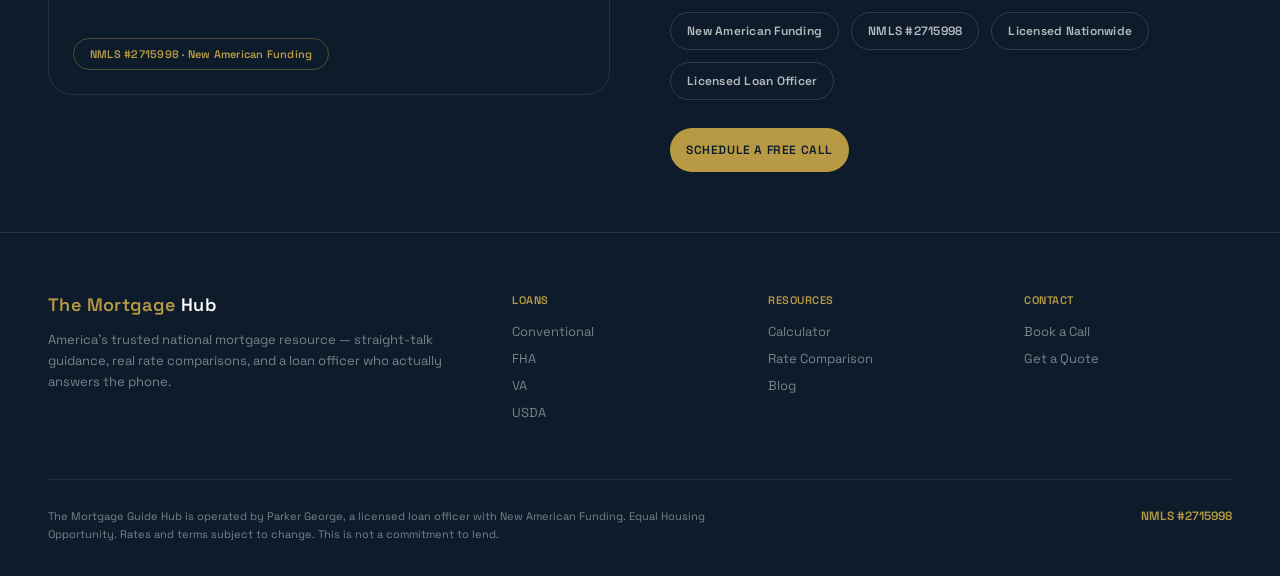
==== commit 21b70a50: "Shift nav content up within gold ribbon" ====
--- a/dala-style.html
+++ b/dala-style.html
@@ -60,9 +60,9 @@
   }
   .nav-logo .logo-img {
     width: 250px; height: 250px; flex-shrink: 0; object-fit: contain;
-    margin: -80px 0;
-  }
-  .nav-links { display: flex; gap: 36px; align-items: center; }
+    margin: -92px 0 -68px;
+  }
+  .nav-links { display: flex; gap: 36px; align-items: center; margin-top: -12px; }
   .nav-search { position: relative; display: flex; align-items: center; }
   .nav-search input {
     width: 280px; padding: 9px 16px 9px 36px; border-radius: 100px;
